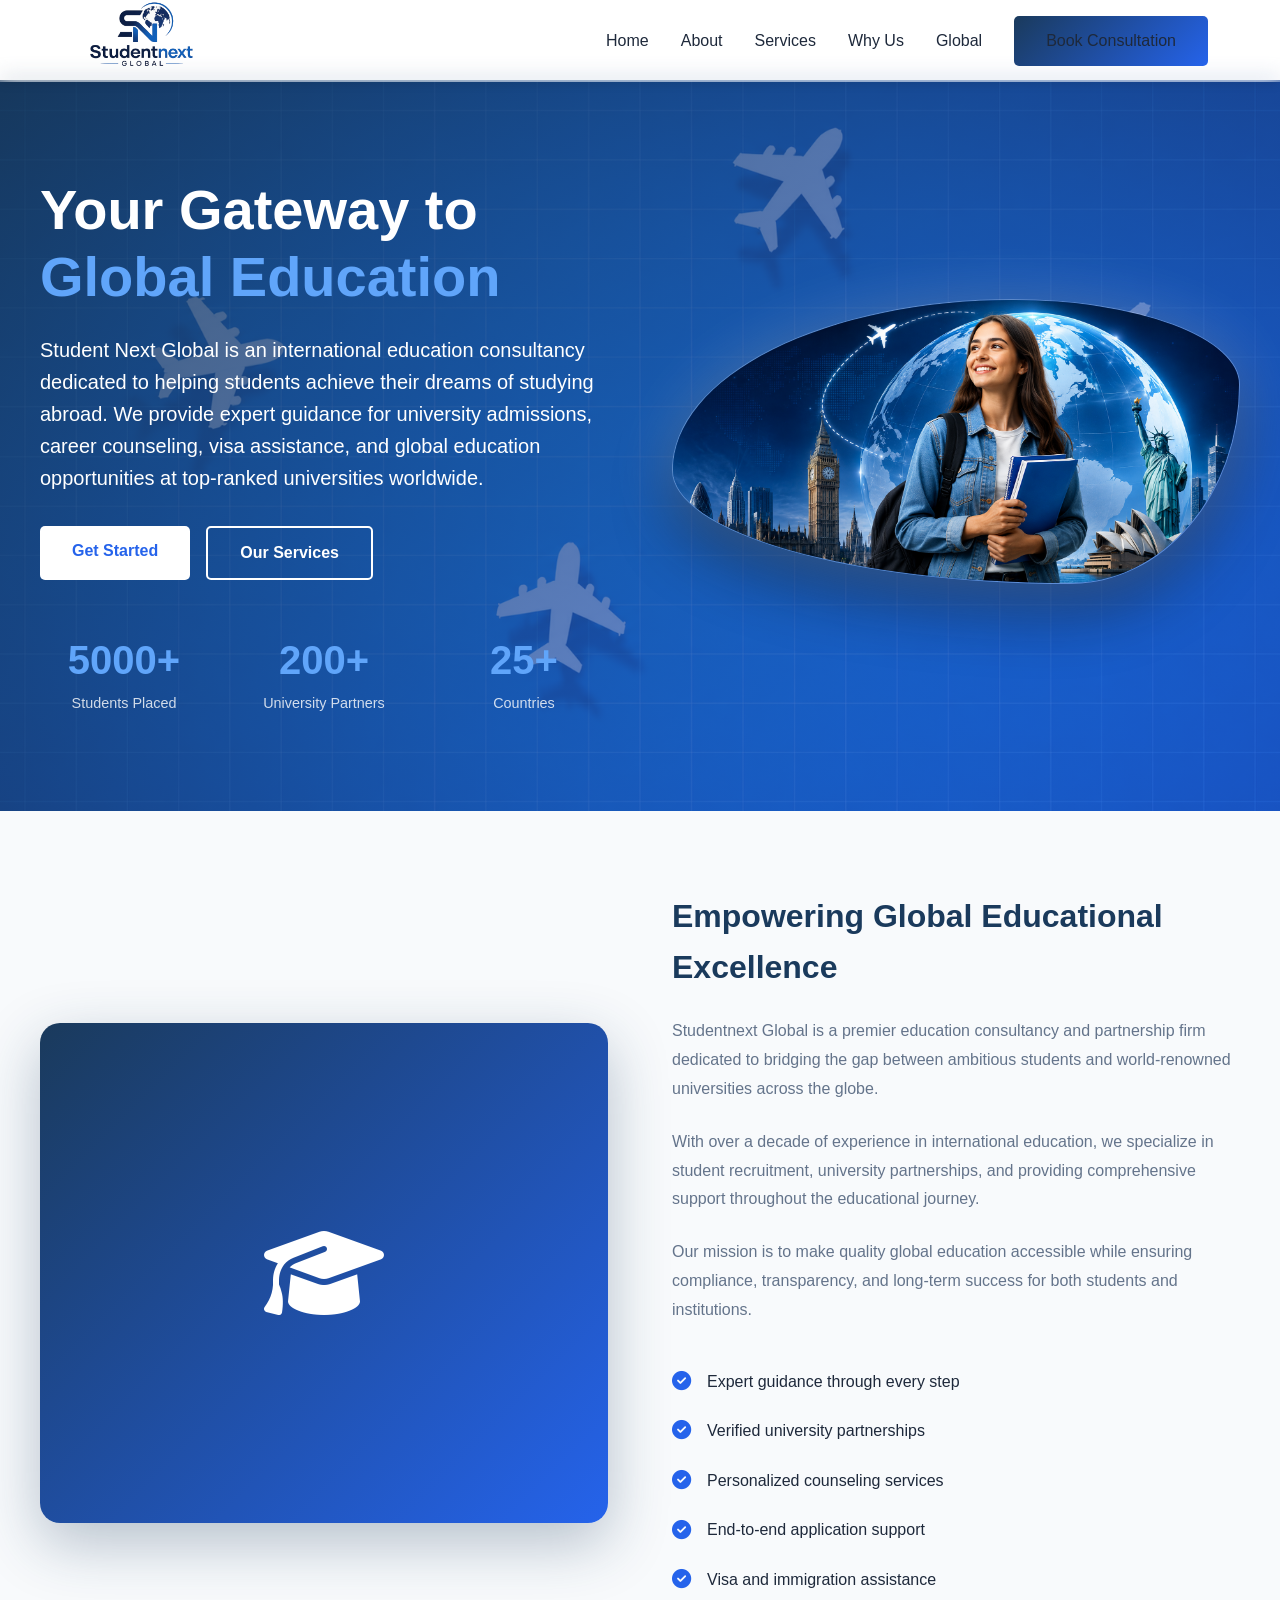
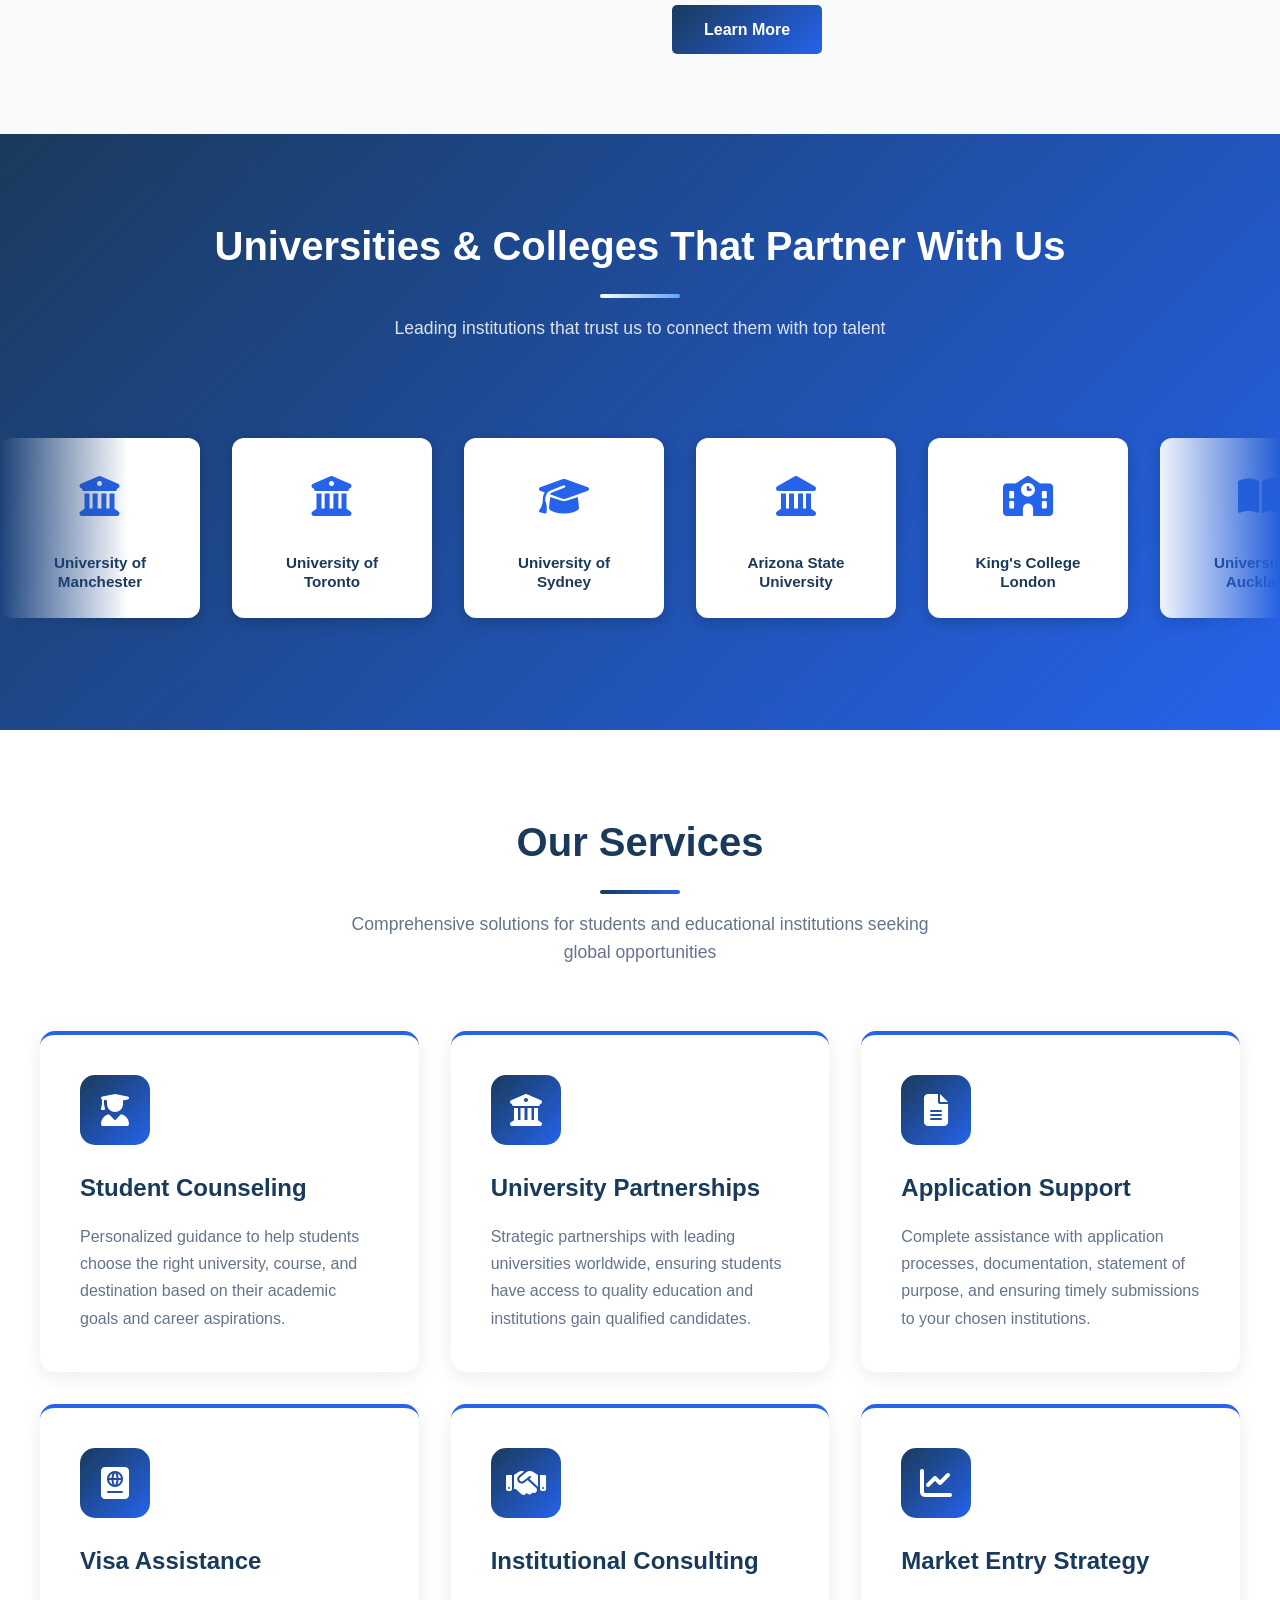
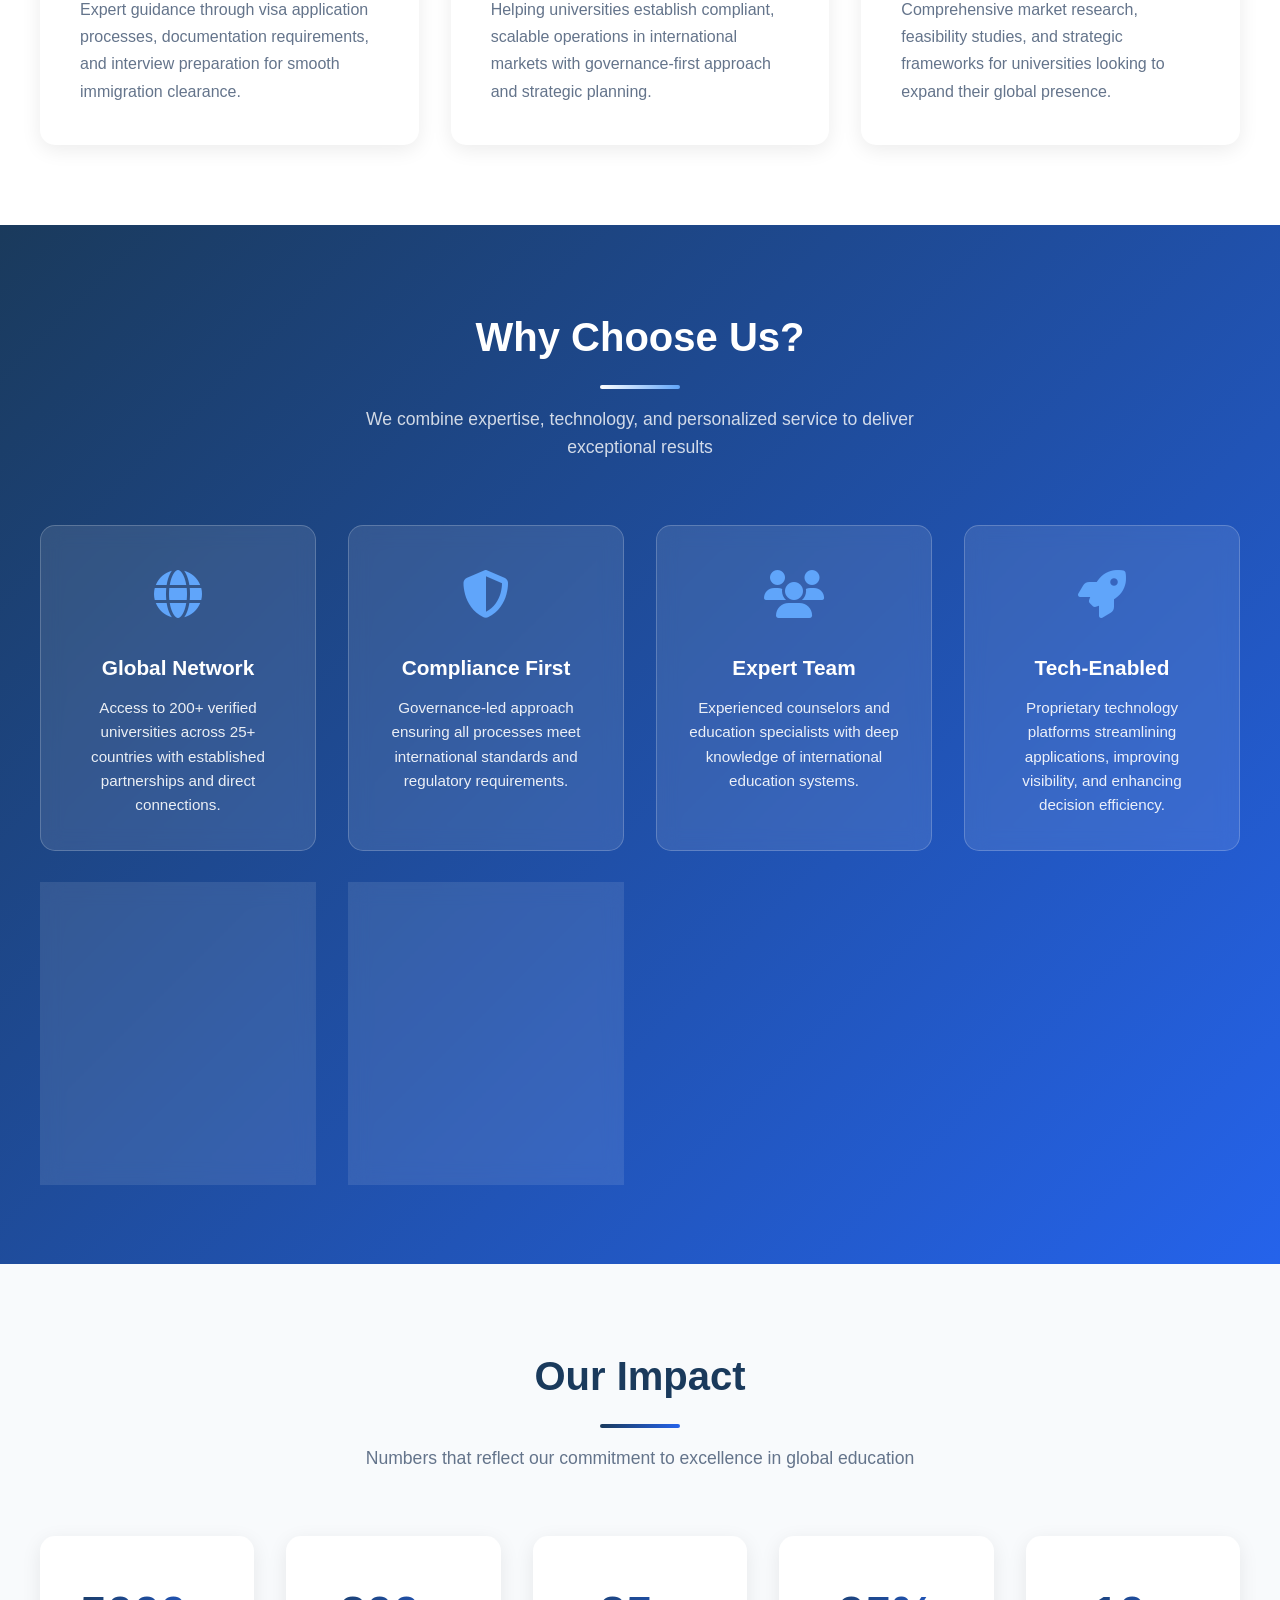
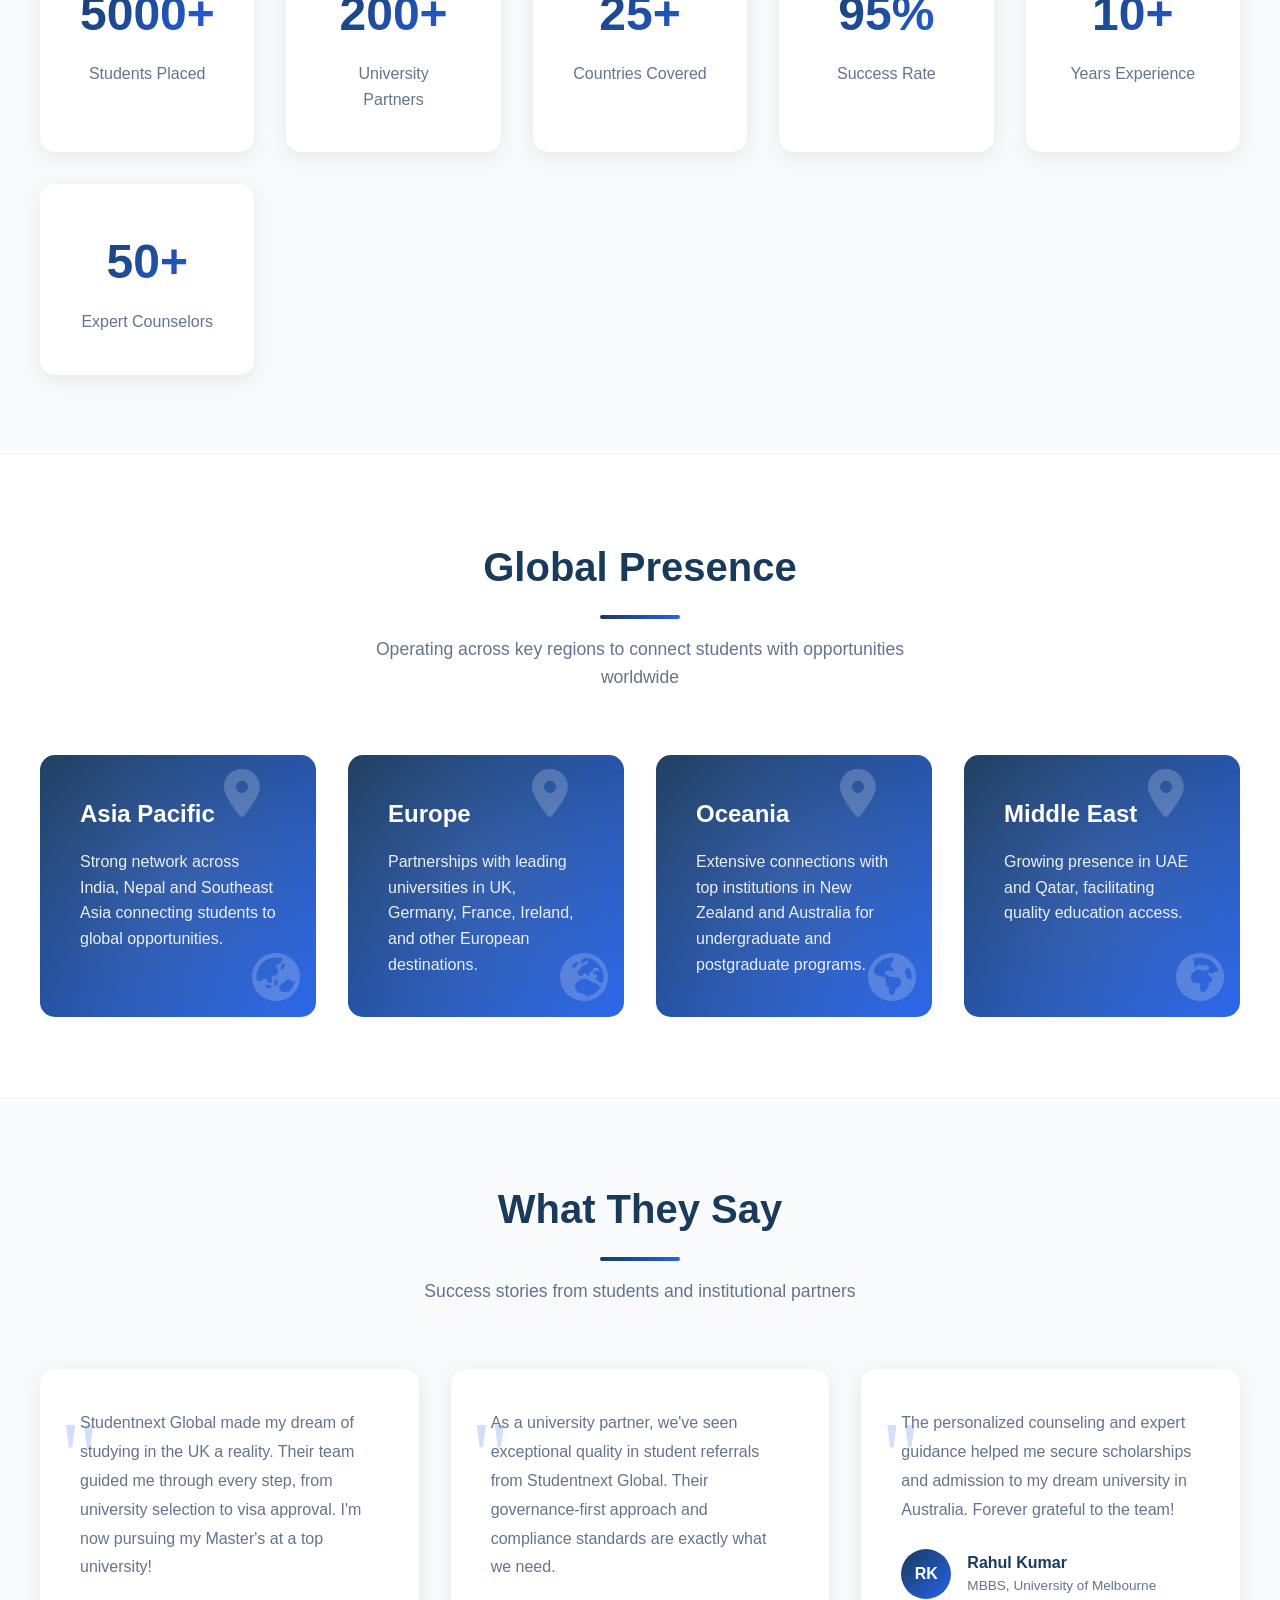
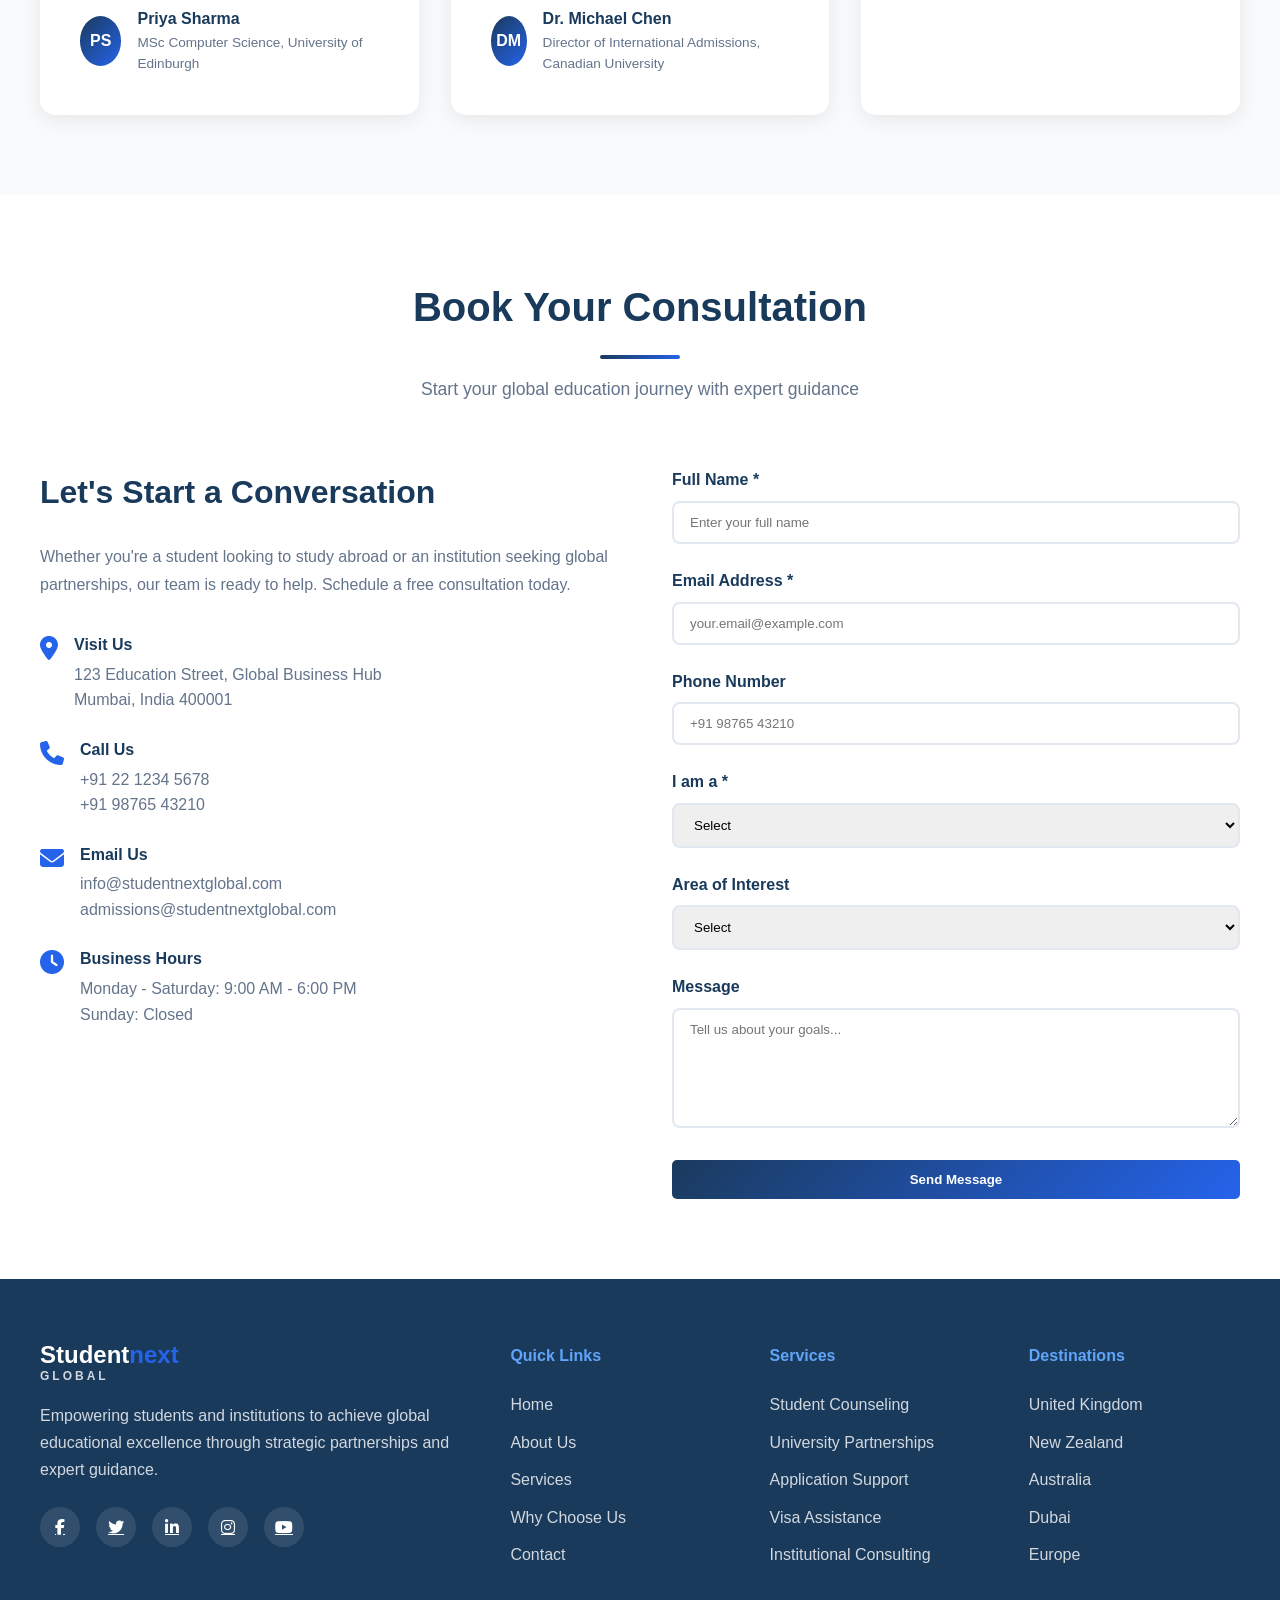
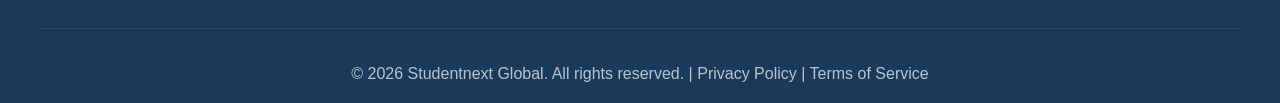
==== index.html @ daf40fa9 "Add files via upload" ====
<!DOCTYPE html>
<html lang="en">

<head>
    <meta charset="UTF-8">
    <meta name="viewport" content="width=device-width, initial-scale=1.0">
    <title>Studentnext Global - Your Gateway to Global Education</title>
    <link rel="stylesheet" href="styles.css">
    <link rel="stylesheet" href="https://cdnjs.cloudflare.com/ajax/libs/font-awesome/6.4.0/css/all.min.css">
</head>

<body>
    <!-- Navigation -->
    <nav id="navbar">
        <div class="nav-container">
            <div class="logo">
                <img src="assets/icons/NAV-Logo.png" alt="Studentnext Global Logo" class="logo-icon">
                    <defs>
                        <linearGradient id="grad1" x1="0%" y1="0%" x2="100%" y2="100%">
                            <stop offset="0%" style="stop-color:#1a3a5c;stop-opacity:1" />
                            <stop offset="100%" style="stop-color:#2563eb;stop-opacity:1" />
                        </linearGradient>
                    </defs>
                   <!--- <text x="20" y="130" font-family="Arial, sans-serif" font-size="100" font-weight="bold" fill="url(#grad1)">SN</text>-->
                    <circle cx="150" cy="70" r="45" fill="none" stroke="url(#grad1)" stroke-width="3" />
                    <path d="M 130 70 Q 150 50 170 70 Q 150 90 130 70" fill="#1a3a5c" opacity="0.8" />
                    <ellipse cx="150" cy="70" rx="35" ry="35" fill="#1a3a5c" opacity="0.6" clip-path="url(#globe)" />
                </svg>
                
               <!--- <div class="logo-text">
                    <div class="logo-main">Student<span>next</span></div>
                    <div class="logo-sub">GLOBAL</div>
                </div> --->
            </div>
            <ul class="nav-links">
                <li><a href="#home">Home</a></li>
                <li><a href="#about">About</a></li>
                <li><a href="#services">Services</a></li>
                <li><a href="#why-us">Why Us</a></li>
                <li><a href="#global">Global</a></li>
                <li><a href="#contact" class="btn-primary">Book Consultation</a></li>
            </ul>
            <div class="mobile-menu">
                <i class="fas fa-bars"></i>
            </div>
        </div>
    </nav>

    <!-- Hero Section -->
    <section class="hero" id="home">
        <div class="hero-container">
            <div class="hero-content">
                <h1>Your Gateway to <span>Global Education</span></h1>
                <p>Student Next Global is an international education consultancy dedicated to helping students achieve their dreams of studying abroad. We provide expert guidance for university admissions, career counseling, visa assistance, and global education opportunities at top-ranked universities worldwide.</p>
                <div class="hero-buttons">
                    <a href="#contact" class="btn-primary btn-white">Get Started</a>
                    <a href="#services" class="btn-secondary btn-outline">Our Services</a>
                </div>
                <div class="hero-stats">
                    <div class="stat-item">
                        <div class="stat-number">5000+</div>
                        <div class="stat-label">Students Placed</div>
                    </div>
                    <div class="stat-item">
                        <div class="stat-number">200+</div>
                        <div class="stat-label">University Partners</div>
                    </div>
                    <div class="stat-item">
                        <div class="stat-number">25+</div>
                        <div class="stat-label">Countries</div>
                    </div>
                </div>
            </div>
            <div class="hero-image">
                <img src="assets/images/hero-image%20.png" alt="Student studying abroad" class="hero-main-image">
            </div>
        </div>
        </div>
    </section>

    <!-- About Section -->
    <section class="about" id="about">
        <div class="container">
            <div class="about-grid">
                <div class="about-image">
                    <div class="about-image-placeholder">
                        <i class="fas fa-graduation-cap"></i>
                    </div>
                </div>
                <div class="about-content">
                    <h3>Empowering Global Educational Excellence</h3>
                    <p>Studentnext Global is a premier education consultancy and partnership firm dedicated to bridging the gap between ambitious students and world-renowned universities across the globe.</p>
                    <p>With over a decade of experience in international education, we specialize in student recruitment, university partnerships, and providing comprehensive support throughout the educational journey.</p>
                    <p>Our mission is to make quality global education accessible while ensuring compliance, transparency, and long-term success for both students and institutions.</p>
                    <ul class="feature-list">
                        <li><i class="fas fa-check-circle"></i> Expert guidance through every step</li>
                        <li><i class="fas fa-check-circle"></i> Verified university partnerships</li>
                        <li><i class="fas fa-check-circle"></i> Personalized counseling services</li>
                        <li><i class="fas fa-check-circle"></i> End-to-end application support</li>
                        <li><i class="fas fa-check-circle"></i> Visa and immigration assistance</li>
                    </ul>
                    <a href="#contact" class="btn-primary">Learn More</a>
                </div>
            </div>
        </div>
    </section>
<!-- Partner Universities Section -->
<section class="partners-section">
    <div class="container">
        <div class="section-header">
            <h2>Universities & Colleges That Partner With Us</h2>
            <div class="divider"></div>
            <p>Leading institutions that trust us to connect them with top talent</p>
        </div>
    </div>
    
    <div class="marquee-wrapper">
        <div class="marquee-track">
            <!-- GROUP 1: Original Items -->
            <div class="uni-card">
                <div class="uni-logo"><i class="fas fa-university"></i></div>
                <div class="uni-name">University of Manchester</div>
            </div>
            <div class="uni-card">
                <div class="uni-logo"><i class="fas fa-building-columns"></i></div>
                <div class="uni-name">University of Toronto</div>
            </div>
            <div class="uni-card">
                <div class="uni-logo"><i class="fas fa-graduation-cap"></i></div>
                <div class="uni-name">University of Sydney</div>
            </div>
            <div class="uni-card">
                <div class="uni-logo"><i class="fas fa-landmark"></i></div>
                <div class="uni-name">Arizona State University</div>
            </div>
            <div class="uni-card">
                <div class="uni-logo"><i class="fas fa-school"></i></div>
                <div class="uni-name">King's College London</div>
            </div>
            <div class="uni-card">
                <div class="uni-logo"><i class="fas fa-book-open"></i></div>
                <div class="uni-name">University of Auckland</div>
            </div>

            <!-- GROUP 2: Exact Duplicate (Required for seamless infinite loop) -->
            <div class="uni-card">
                <div class="uni-logo"><i class="fas fa-university"></i></div>
                <div class="uni-name">University of Manchester</div>
            </div>
            <div class="uni-card">
                <div class="uni-logo"><i class="fas fa-building-columns"></i></div>
                <div class="uni-name">University of Toronto</div>
            </div>
            <div class="uni-card">
                <div class="uni-logo"><i class="fas fa-graduation-cap"></i></div>
                <div class="uni-name">University of Sydney</div>
            </div>
            <div class="uni-card">
                <div class="uni-logo"><i class="fas fa-landmark"></i></div>
                <div class="uni-name">Arizona State University</div>
            </div>
            <div class="uni-card">
                <div class="uni-logo"><i class="fas fa-school"></i></div>
                <div class="uni-name">King's College London</div>
            </div>
            <div class="uni-card">
                <div class="uni-logo"><i class="fas fa-book-open"></i></div>
                <div class="uni-name">University of Auckland</div>
            </div>
        </div>
    </div>
</section>
    <!-- Services Section -->
    <section class="services" id="services">
        <div class="container">
            <div class="section-header">
                <h2>Our Services</h2>
                <div class="divider"></div>
                <p>Comprehensive solutions for students and educational institutions seeking global opportunities</p>
            </div>
            <div class="services-grid">
                <div class="service-card">
                    <div class="service-icon">
                        <i class="fas fa-user-graduate"></i>
                    </div>
                    <h3>Student Counseling</h3>
                    <p>Personalized guidance to help students choose the right university, course, and destination based on their academic goals and career aspirations.</p>
                </div>
                <div class="service-card">
                    <div class="service-icon">
                        <i class="fas fa-university"></i>
                    </div>
                    <h3>University Partnerships</h3>
                    <p>Strategic partnerships with leading universities worldwide, ensuring students have access to quality education and institutions gain qualified candidates.</p>
                </div>
                <div class="service-card">
                    <div class="service-icon">
                        <i class="fas fa-file-alt"></i>
                    </div>
                    <h3>Application Support</h3>
                    <p>Complete assistance with application processes, documentation, statement of purpose, and ensuring timely submissions to your chosen institutions.</p>
                </div>
                <div class="service-card">
                    <div class="service-icon">
                        <i class="fas fa-passport"></i>
                    </div>
                    <h3>Visa Assistance</h3>
                    <p>Expert guidance through visa application processes, documentation requirements, and interview preparation for smooth immigration clearance.</p>
                </div>
                <div class="service-card">
                    <div class="service-icon">
                        <i class="fas fa-handshake"></i>
                    </div>
                    <h3>Institutional Consulting</h3>
                    <p>Helping universities establish compliant, scalable operations in international markets with governance-first approach and strategic planning.</p>
                </div>
                <div class="service-card">
                    <div class="service-icon">
                        <i class="fas fa-chart-line"></i>
                    </div>
                    <h3>Market Entry Strategy</h3>
                    <p>Comprehensive market research, feasibility studies, and strategic frameworks for universities looking to expand their global presence.</p>
                </div>
            </div>
        </div>
    </section>

    <!-- Why Choose Us -->
    <section class="why-us" id="why-us">
        <div class="container">
            <div class="section-header">
                <h2>Why Choose Us?</h2>
                <div class="divider divider-light"></div>
                <p>We combine expertise, technology, and personalized service to deliver exceptional results</p>
            </div>
            <div class="why-grid">
                <div class="why-card">
                    <div class="why-icon">
                        <i class="fas fa-globe"></i>
                    </div>
                    <h3>Global Network</h3>
                    <p>Access to 200+ verified universities across 25+ countries with established partnerships and direct connections.</p>
                </div>
                <div class="why-card">
                    <div class="why-icon">
                        <i class="fas fa-shield-alt"></i>
                    </div>
                    <h3>Compliance First</h3>
                    <p>Governance-led approach ensuring all processes meet international standards and regulatory requirements.</p>
                </div>
                <div class="why-card">
                    <div class="why-icon">
                        <i class="fas fa-users"></i>
                    </div>
                    <h3>Expert Team</h3>
                    <p>Experienced counselors and education specialists with deep knowledge of international education systems.</p>
                </div>
                <div class="why-card">
                    <div class="why-icon">
                        <i class="fas fa-rocket"></i>
                    </div>
                    <h3>Tech-Enabled</h3>
                    <p>Proprietary technology platforms streamlining applications, improving visibility, and enhancing decision efficiency.</p>
                </div>
                <div class="why-card">
                    <div class="why-icon">
                        <i class="fas fa-heart"></i>
                    </div>
                    <h3>Student Success</h3>
                    <p>95%+ success rate in placements with ongoing support throughout the educational journey.</p>
                </div>
                <div class="why-card">
                    <div class="why-icon">
                        <i class="fas fa-award"></i>
                    </div>
                    <h3>Trusted Partner</h3>
                    <p>Over 10 years of excellence with proven track record and testimonials from students and institutions.</p>
                </div>
            </div>
        </div>
    </section>

    <!-- Statistics Section -->
    <section class="stats">
        <div class="container">
            <div class="section-header">
                <h2>Our Impact</h2>
                <div class="divider"></div>
                <p>Numbers that reflect our commitment to excellence in global education</p>
            </div>
            <div class="stats-grid">
                <div class="stat-box">
                    <div class="number">5000+</div>
                    <div class="label">Students Placed</div>
                </div>
                <div class="stat-box">
                    <div class="number">200+</div>
                    <div class="label">University Partners</div>
                </div>
                <div class="stat-box">
                    <div class="number">25+</div>
                    <div class="label">Countries Covered</div>
                </div>
                <div class="stat-box">
                    <div class="number">95%</div>
                    <div class="label">Success Rate</div>
                </div>
                <div class="stat-box">
                    <div class="number">10+</div>
                    <div class="label">Years Experience</div>
                </div>
                <div class="stat-box">
                    <div class="number">50+</div>
                    <div class="label">Expert Counselors</div>
                </div>
            </div>
        </div>
    </section>

    <!-- Global Presence -->
    <section class="global-presence" id="global">
        <div class="container">
            <div class="section-header">
                <h2>Global Presence</h2>
                <div class="divider"></div>
                <p>Operating across key regions to connect students with opportunities worldwide</p>
            </div>
            <div class="regions-grid">
                <div class="region-card">
                    <h3><i class="fas fa-map-marker-alt"></i> Asia Pacific</h3>
                    <p>Strong network across India, Nepal and Southeast Asia connecting students to global opportunities.</p>
                    <i class="fas fa-globe-asia"></i>
                </div>
                <div class="region-card">
                    <h3><i class="fas fa-map-marker-alt"></i> Europe</h3>
                    <p>Partnerships with leading universities in UK, Germany, France, Ireland, and other European destinations.</p>
                    <i class="fas fa-globe-europe"></i>
                </div>
                <div class="region-card">
                    <h3><i class="fas fa-map-marker-alt"></i> Oceania</h3>
                    <p>Extensive connections with top institutions in New Zealand and Australia for undergraduate and postgraduate programs.</p>
                    <i class="fas fa-globe-americas"></i>
                </div>
                <div class="region-card">
                    <h3><i class="fas fa-map-marker-alt"></i> Middle East</h3>
                    <p>Growing presence in  UAE and Qatar, facilitating quality education access.</p>
                    <i class="fas fa-globe-africa"></i>
                </div>
            </div>
        </div>
    </section>

    <!-- Testimonials -->
    <section class="testimonials">
        <div class="container">
            <div class="section-header">
                <h2>What They Say</h2>
                <div class="divider"></div>
                <p>Success stories from students and institutional partners</p>
            </div>
            <div class="testimonials-grid">
                <div class="testimonial-card">
                    <p class="testimonial-text">Studentnext Global made my dream of studying in the UK a reality. Their team guided me through every step, from university selection to visa approval. I'm now pursuing my Master's at a top university!</p>
                    <div class="testimonial-author">
                        <div class="author-avatar">PS</div>
                        <div class="author-info">
                            <h4>Priya Sharma</h4>
                            <p>MSc Computer Science, University of Edinburgh</p>
                        </div>
                    </div>
                </div>
                <div class="testimonial-card">
                    <p class="testimonial-text">As a university partner, we've seen exceptional quality in student referrals from Studentnext Global. Their governance-first approach and compliance standards are exactly what we need.</p>
                    <div class="testimonial-author">
                        <div class="author-avatar">DM</div>
                        <div class="author-info">
                            <h4>Dr. Michael Chen</h4>
                            <p>Director of International Admissions, Canadian University</p>
                        </div>
                    </div>
                </div>
                <div class="testimonial-card">
                    <p class="testimonial-text">The personalized counseling and expert guidance helped me secure scholarships and admission to my dream university in Australia. Forever grateful to the team!</p>
                    <div class="testimonial-author">
                        <div class="author-avatar">RK</div>
                        <div class="author-info">
                            <h4>Rahul Kumar</h4>
                            <p>MBBS, University of Melbourne</p>
                        </div>
                    </div>
                </div>
            </div>
        </div>
    </section>

    <!-- Contact Section -->
    <section class="contact" id="contact">
        <div class="container">
            <div class="section-header">
                <h2>Book Your Consultation</h2>
                <div class="divider"></div>
                <p>Start your global education journey with expert guidance</p>
            </div>
            <div class="contact-wrapper">
                <div class="contact-info">
                    <h3>Let's Start a Conversation</h3>
                    <p>Whether you're a student looking to study abroad or an institution seeking global partnerships, our team is ready to help. Schedule a free consultation today.</p>

                    <div class="contact-details">
                        <div class="contact-item">
                            <i class="fas fa-map-marker-alt"></i>
                            <div>
                                <h4>Visit Us</h4>
                                <p>123 Education Street, Global Business Hub<br>Mumbai, India 400001</p>
                            </div>
                        </div>
                        <div class="contact-item">
                            <i class="fas fa-phone"></i>
                            <div>
                                <h4>Call Us</h4>
                                <p>+91 22 1234 5678<br>+91 98765 43210</p>
                            </div>
                        </div>
                        <div class="contact-item">
                            <i class="fas fa-envelope"></i>
                            <div>
                                <h4>Email Us</h4>
                                <p>info@studentnextglobal.com<br>admissions@studentnextglobal.com</p>
                            </div>
                        </div>
                        <div class="contact-item">
                            <i class="fas fa-clock"></i>
                            <div>
                                <h4>Business Hours</h4>
                                <p>Monday - Saturday: 9:00 AM - 6:00 PM<br>Sunday: Closed</p>
                            </div>
                        </div>
                    </div>
                </div>
<form id="contactForm" action="https://formsubmit.co/ff321c5b2f3da62cf8f37bbf2f8fc870" method="POST">  
    <input type="hidden" name="_subject" value="New Inquiry - Studentnext Global">
    <input type="hidden" name="_captcha" value="false">
    
    <!-- YOUR FIELDS (keep exactly as they are) -->
    <div class="form-group"><label>Full Name *</label><input type="text" name="name" required placeholder="Enter your full name"></div>
    <div class="form-group"><label>Email Address *</label><input type="email" name="email" required placeholder="your.email@example.com"></div>
    <div class="form-group"><label>Phone Number</label><input type="tel" name="phone" placeholder="+91 98765 43210"></div>
    <div class="form-group"><label>I am a *</label><select name="type" required><option value="">Select</option><option value="student">Student</option><option value="parent">Parent</option><option value="university">University</option><option value="partner">Partner</option></select></div>
    <div class="form-group"><label>Area of Interest</label><select name="interest"><option value="">Select</option><option value="undergraduate">Undergraduate</option><option value="postgraduate">Postgraduate</option><option value="phd">PhD</option><option value="partnership">Partnership</option><option value="other">Other</option></select></div>
    <div class="form-group"><label>Message</label><textarea name="message" placeholder="Tell us about your goals..."></textarea></div>
    
    <button type="submit" class="btn-primary btn-block">Send Message</button>
</form>


        
            </div>
        </div>
    </section>

    <!-- Footer -->
    <footer>
        <div class="container">
            <div class="footer-grid">
                <div class="footer-brand">
                    <div class="logo-text">
                        <div class="logo-main logo-white">Student<span class="logo-accent">next</span></div>
                        <div class="logo-sub logo-sub-light">GLOBAL</div>
                    </div>
                    <p>Empowering students and institutions to achieve global educational excellence through strategic partnerships and expert guidance.</p>
                    <div class="social-links">
                        <a href="#"><i class="fab fa-facebook-f"></i></a>
                        <a href="#"><i class="fab fa-twitter"></i></a>
                        <a href="#"><i class="fab fa-linkedin-in"></i></a>
                        <a href="#"><i class="fab fa-instagram"></i></a>
                        <a href="#"><i class="fab fa-youtube"></i></a>
                    </div>
                </div>
                <div class="footer-column">
                    <h4>Quick Links</h4>
                    <ul>
                        <li><a href="#home">Home</a></li>
                        <li><a href="#about">About Us</a></li>
                        <li><a href="#services">Services</a></li>
                        <li><a href="#why-us">Why Choose Us</a></li>
                        <li><a href="#contact">Contact</a></li>
                    </ul>
                </div>
                <div class="footer-column">
                    <h4>Services</h4>
                    <ul>
                        <li><a href="#">Student Counseling</a></li>
                        <li><a href="#">University Partnerships</a></li>
                        <li><a href="#">Application Support</a></li>
                        <li><a href="#">Visa Assistance</a></li>
                        <li><a href="#">Institutional Consulting</a></li>
                    </ul>
                </div>
                <div class="footer-column">
                    <h4>Destinations</h4>
                    <ul>
                        <li><a href="#">United Kingdom</a></li>
                        <li><a href="#">New Zealand</a></li>
                        <li><a href="#">Australia</a></li>
                        <li><a href="#">Dubai</a></li>
                        <li><a href="#">Europe</a></li>
                    </ul>
                </div>
            </div>
            <div class="footer-bottom">
                <p>&copy; 2026 Studentnext Global. All rights reserved. | Privacy Policy | Terms of Service</p>
            </div>
        </div>
    </footer>

  <script>
document.getElementById('contactForm').addEventListener('submit', function(e) {
    e.preventDefault();
    
 const name = document.querySelector('[name="name"]').value;
    const type = document.querySelector('[name="type"]').value;
    const interest = document.querySelector('[name="interest"]').value;
    this.querySelector('[name="_subject"]').value = `New Inquiry: ${name} (${type}) - ${interest}`;
    

//  fetch code 
    fetch(this.action, { method: 'POST', body: new FormData(this) })
    .then(() => window.location.href = 'thankyou.html');
});
</script>
</body></html>
---- styles.css ----
/* ================================
   STUDENTNEXT GLOBAL - STYLES
   Color Scheme: Navy Blue Brand
   ================================ */

/* CSS Variables */
:root {
    --navy-dark: #1a3a5c;
    --navy-medium: #2563eb;
    --navy-light: #3b82f6;
    --blue-accent: #60a5fa;
    --white: #ffffff;
    --gray-light: #f8fafc;
    --gray: #64748b;
    --text-dark: #1e293b;
    --shadow-sm: 0 2px 10px rgba(0,0,0,0.1);
    --shadow-md: 0 5px 20px rgba(0,0,0,0.08);
    --shadow-lg: 0 15px 40px rgba(0,0,0,0.15);
    --transition: all 0.3s ease;
}

/* Reset & Base */
* {
    margin: 0;
    padding: 0;
    box-sizing: border-box;
}

html {
    scroll-behavior: smooth;
}

body {
    font-family: 'Segoe UI', Tahoma, Geneva, Verdana, sans-serif;
    line-height: 1.6;
    color: var(--text-dark);
    overflow-x: hidden;
}

/* ================================
   NAVIGATION
   ================================ */
/*
nav {
    position: fixed;
    top: 0;
    width: 100%;
    background: var(--white);
    box-shadow: var(--shadow-sm);
    z-index: 1000;
    padding: 1rem 0;
    transition: var(--transition);
}

nav.scrolled {
    padding: 0.5rem 0;
    background: rgba(255,255,255,0.98);
}

.nav-container {
    max-width: 1200px;
    margin: 0 auto;
    padding: 0 2rem;
    display: flex;
    justify-content: space-between;
    align-items: center;
}

.logo {
    display: flex;
    align-items: center;
    gap: 0.75rem;
}

.logo-icon {
    width: 50px;
    height: 50px;
}
*/
/* Lock navbar height so it won't jump or stretch */
nav {
    position: fixed;
    top: 0;
    width: 100%;
    background: rgba(255, 255, 255, 0.2); backdrop-filter: blur(10px);
    box-shadow: 0 2px 10px rgba(0,0,0,0.1);
    z-index: 1000;
    padding: 0.7rem 0;
    min-height: 80px; /* Prevents layout shift */
}

.nav-container {
    max-width: 1200px;
    margin: 0 auto;
    padding: 0 2rem;
    display: flex;
    justify-content: space-between;
    align-items: center;
    height: 60px; /* Internal height lock */
}

/* Keep logo from squishing or pushing other elements */

nav.scrolled {
    padding: 0.7rem 0;
    background: rgba(255, 255, 255, 0.2);
}
.logo {
    display: flex;
    align-items: center;
    gap: 0.6rem;
    flex-shrink: 0;
}

/* Logo sizing that won't break the navbar */
.logo-icon {
    height: 140px;        /* Visible size - adjust as needed */
    width: auto;
    object-fit: contain;
    display: block;
}
.logo-text {
    display: flex;
    flex-direction: column;
}

.logo-main {
    font-size: 1.5rem;
    font-weight: 700;
    color: var(--navy-dark);
    line-height: 1;
}

.logo-main span {
    color: var(--navy-medium);
}

.logo-sub {
    font-size: 0.75rem;
    letter-spacing: 3px;
    color: var(--navy-dark);
    font-weight: 600;
}

.nav-links {
    display: flex;
    gap: 2rem;
    list-style: none;
    align-items: center;
}

.nav-links a {
    text-decoration: none;
    color: var(--text-dark);
    font-weight: 500;
    transition: color 0.3s;
    position: relative;
}

.nav-links a:hover {
    color: var(--navy-medium);
}

.nav-links a::after {
    content: '';
    position: absolute;
    bottom: -5px;
    left: 0;
    width: 0;
    height: 2px;
    background: var(--navy-medium);
    transition: width 0.3s;
}

.nav-links a:hover::after {
    width: 100%;
}

.mobile-menu {
    display: none;
    font-size: 1.5rem;
    cursor: pointer;
    color: var(--navy-dark);
}

/* ================================
   BUTTONS
   ================================ */
.btn-primary {
    background: linear-gradient(135deg, var(--navy-dark) 0%, var(--navy-medium) 100%);
    color: var(--white);
    padding: 0.75rem 2rem;
    border: none;
    border-radius: 5px;
    font-weight: 600;
    cursor: pointer;
    transition: var(--transition);
    text-decoration: none;
    display: inline-block;
}

.btn-primary:hover {
    transform: translateY(-2px);
    box-shadow: 0 10px 25px rgba(37, 99, 235, 0.3);
}

.btn-primary.btn-white {
    background: var(--white);
    color: var(--navy-medium);
}

.btn-primary.btn-block {
    width: 100%;
}

.btn-secondary {
    background: transparent;
    color: var(--navy-medium);
    padding: 0.75rem 2rem;
    border: 2px solid var(--navy-medium);
    border-radius: 5px;
    font-weight: 600;
    cursor: pointer;
    transition: var(--transition);
    text-decoration: none;
    display: inline-block;
}

.btn-secondary:hover {
    background: var(--navy-medium);
    color: var(--white);
}

.btn-secondary.btn-outline {
    border-color: var(--white);
    color: var(--white);
}

.btn-secondary.btn-outline:hover {
    background: var(--white);
    color: var(--navy-medium);
}

/* ================================
   HERO SECTION
   ================================ */
/*
.hero {
    margin-top: 80px;
    background: linear-gradient(135deg, var(--navy-dark) 0%, var(--navy-medium) 100%);
    color: var(--white);
    padding: 6rem 2rem;
    position: relative;
    overflow: hidden;
}

.hero::before {
    content: '';
    position: absolute;
    top: 0;
    right: 0;
    width: 50%;
    height: 100%;
    background: url('data:image/svg+xml,<svg xmlns="http://www.w3.org/2000/svg" viewBox="0 0 100 100"><circle cx="80" cy="20" r="40" fill="rgba(255,255,255,0.05)"/><circle cx="90" cy="80" r="30" fill="rgba(255,255,255,0.03)"/></svg>');
    background-size: cover;
}


.hero-container {
    max-width: 1200px;
    margin: 0 auto;
    display: grid;
    grid-template-columns: 1fr 1fr;
    gap: 4rem;
    align-items: center;
    position: relative;
    z-index: 1;
}
*/
.hero {
    margin-top: 80px;
    background-image: url('assets/images/hero-background3.png');; /* ← Replace with your image */
    background-size: cover;
    background-position: center;
    background-repeat: no-repeat;
    color: #ffffff;
    padding: 6rem 2rem;
    position: relative;
    overflow: hidden;
}

.hero::before {
    content: "";
    position: absolute;
    top: 0;
    left: 0;
    width: 100%;
    height: 100%;
    background: linear-gradient(135deg, rgba(26, 58, 92, 0.85) 0%, rgba(37, 99, 235, 0.65) 100%);
    z-index: 0;
    pointer-events: none;
}

.hero-container {
    max-width: 1200px;
    margin: 0 auto;
    display: grid;
    grid-template-columns: 1fr 1fr;
    gap: 4rem;
    align-items: center;
    position: relative;
    z-index: 1;
}

.hero-content h1 {
    font-size: 3.5rem;
    margin-bottom: 1.5rem;
    line-height: 1.2;
    animation: fadeInUp 1s ease;
}

.hero-content h1 span {
    color: var(--blue-accent);
}

.hero-content p {
    font-size: 1.25rem;
    margin-bottom: 2rem;
    opacity: 0.9;
    animation: fadeInUp 1s ease 0.2s both;
}

.hero-buttons {
    display: flex;
    gap: 1rem;
    animation: fadeInUp 1s ease 0.4s both;
}

.hero-stats {
    display: grid;
    grid-template-columns: repeat(3, 1fr);
    gap: 2rem;
    margin-top: 3rem;
    animation: fadeInUp 1s ease 0.6s both;
}

.stat-item {
    text-align: center;
}

.stat-number {
    font-size: 2.5rem;
    font-weight: 700;
    color: var(--blue-accent);
}

.stat-label {
    font-size: 0.9rem;
    opacity: 0.8;
}

.hero-image {
    position: relative;
    animation: fadeIn 1s ease 0.3s both;
}

.hero-image-placeholder {
    background: rgba(255,255,255,0.1);
    border-radius: 20px;
    padding: 2rem;
    backdrop-filter: blur(10px);
    border: 1px solid rgba(255,255,255,0.2);
}

.globe-visual {
    width: 100%;
    height: 400px;
    background: linear-gradient(135deg, rgba(255,255,255,0.2), rgba(255,255,255,0.05));
    border-radius: 15px;
    display: flex;
    align-items: center;
    justify-content: center;
    font-size: 8rem;
    color: rgba(255,255,255,0.3);
}
/* Allow the image to break out of the grid container */
.hero-image {
    overflow: visible !important;
    position: relative;
    z-index: 2;
}

/* Organic Blob Shape */
.hero-main-image {
    width: 100%;
    max-width: 800px;
    height: auto;
    
    /* This creates the random blob shape */
    border-radius: 60% 40% 30% 70% / 60% 30% 70% 40%;
    
    /* Translucent border & Glassmorphism Glow */
    border: 1px solid rgba(255, 255, 255, 0.3);
    box-shadow: 0 0 60px rgba(255, 255, 255, 0.2),
                0 30px 60px rgba(0, 0, 0, 0.4);
                
    /* Gentle floating animation */
    animation: morph 8s ease-in-out infinite;
    transition: all 0.3s ease;
}

/* Animation Keyframes (Add this anywhere in CSS) */
@keyframes morph {
    0% { border-radius: 60% 40% 30% 70% / 60% 30% 70% 40%; }
    50% { border-radius: 30% 60% 70% 40% / 50% 60% 30% 60%; }
    100% { border-radius: 60% 40% 30% 70% / 60% 30% 70% 40%; }
}

/* Hover effect */
.hero-main-image:hover {
    box-shadow: 0 0 80px rgba(255, 255, 255, 0.3),
                0 40px 80px rgba(0, 0, 0, 0.5);
}

/* Mobile Adjustment */
@media (max-width: 968px) {
    .hero-main-image {
        max-width: 100%;
        margin-top: 2rem;
        animation: none; /* Stops animation on mobile for performance */
    }
}
/* ================================
   SECTIONS & CONTAINERS
   ================================ */
section {
    padding: 5rem 2rem;
}

.container {
    max-width: 1200px;
    margin: 0 auto;
}

.section-header {
    text-align: center;
    margin-bottom: 4rem;
}

.section-header h2 {
    font-size: 2.5rem;
    color: var(--navy-dark);
    margin-bottom: 1rem;
}

.section-header p {
    font-size: 1.1rem;
    color: var(--gray);
    max-width: 600px;
    margin: 0 auto;
}

.divider {
    width: 80px;
    height: 4px;
    background: linear-gradient(90deg, var(--navy-dark), var(--navy-medium));
    margin: 1rem auto;
    border-radius: 2px;
}

.divider-light {
    background: linear-gradient(90deg, var(--white), var(--blue-accent));
}
/* ================= PARTNERS SECTION ================= */
.partners-section {
    background: linear-gradient(135deg, var(--navy-dark) 0%, var(--navy-medium) 100%);
    padding: 5rem 0;
    overflow: hidden;
}

.partners-section .section-header h2 {
    color: var(--white);
}

.partners-section .section-header p {
    color: rgba(255, 255, 255, 0.85);
}

.partners-section .divider {
    background: linear-gradient(90deg, var(--white), var(--blue-accent));
}

.marquee-wrapper {
    width: 100%;
    overflow: hidden;
    padding: 2rem 0;
    position: relative;
    mask-image: linear-gradient(to right, transparent, black 10%, black 90%, transparent);
    -webkit-mask-image: linear-gradient(to right, transparent, black 10%, black 90%, transparent);
}

.marquee-track {
    display: flex;
    gap: 2rem;
    width: max-content;
    animation: scroll-left 30s linear infinite;
}

.marquee-wrapper:hover .marquee-track {
    animation-play-state: paused;
}

@keyframes scroll-left {
    0% { transform: translateX(0); }
    100% { transform: translateX(-50%); }
}

.uni-card {
    width: 200px;
    height: 180px;
    background: var(--white);
    border: 1px solid rgba(255, 255, 255, 0.2);
    border-radius: 12px;
    display: flex;
    flex-direction: column;
    align-items: center;
    justify-content: center;
    gap: 1rem;
    padding: 1.5rem;
    flex-shrink: 0;
    transition: all 0.3s ease;
    box-shadow: 0 4px 15px rgba(0, 0, 0, 0.2);
    cursor: pointer;
}

.uni-logo {
    font-size: 2.5rem;
    color: var(--navy-medium);
    margin-bottom: 0.5rem;
}

.uni-name {
    font-weight: 600;
    color: var(--navy-dark);
    text-align: center;
    font-size: 0.95rem;
    line-height: 1.3;
}

.uni-card:hover {
    transform: translateY(-10px);
    box-shadow: 0 20px 40px rgba(255, 255, 255, 0.25);
    border-color: var(--blue-accent);
    background: linear-gradient(to bottom right, #ffffff, #f0f7ff);
}
/* ================================
   ABOUT SECTION
   ================================ */
.about {
    background: var(--gray-light);
}

.about-grid {
    display: grid;
    grid-template-columns: 1fr 1fr;
    gap: 4rem;
    align-items: center;
}

.about-image {
    position: relative;
}

.about-image-placeholder {
    background: linear-gradient(135deg, var(--navy-dark), var(--navy-medium));
    border-radius: 20px;
    height: 500px;
    display: flex;
    align-items: center;
    justify-content: center;
    color: white;
    font-size: 6rem;
    box-shadow: 0 20px 60px rgba(26, 58, 92, 0.3);
}

.about-content h3 {
    font-size: 2rem;
    color: var(--navy-dark);
    margin-bottom: 1.5rem;
}

.about-content p {
    color: var(--gray);
    margin-bottom: 1.5rem;
    line-height: 1.8;
}

.feature-list {
    list-style: none;
    margin-top: 2rem;
}

.feature-list li {
    padding: 0.75rem 0;
    display: flex;
    align-items: center;
    gap: 1rem;
}

.feature-list i {
    color: var(--navy-medium);
    font-size: 1.2rem;
}

/* ================================
   SERVICES SECTION
   ================================ */
.services-grid {
    display: grid;
    grid-template-columns: repeat(auto-fit, minmax(300px, 1fr));
    gap: 2rem;
}

.service-card {
    background: var(--white);
    padding: 2.5rem;
    border-radius: 15px;
    box-shadow: var(--shadow-md);
    transition: var(--transition);
    border-top: 4px solid var(--navy-medium);
}

.service-card:hover {
    transform: translateY(-10px);
    box-shadow: var(--shadow-lg);
}

.service-icon {
    width: 70px;
    height: 70px;
    background: linear-gradient(135deg, var(--navy-dark), var(--navy-medium));
    border-radius: 15px;
    display: flex;
    align-items: center;
    justify-content: center;
    color: white;
    font-size: 2rem;
    margin-bottom: 1.5rem;
}

.service-card h3 {
    font-size: 1.5rem;
    color: var(--navy-dark);
    margin-bottom: 1rem;
}

.service-card p {
    color: var(--gray);
    line-height: 1.7;
}

/* ================================
   WHY CHOOSE US
   ================================ */
.why-us {
    background: linear-gradient(135deg, var(--navy-dark) 0%, var(--navy-medium) 100%);
    color: var(--white);
}

.why-us .section-header h2 {
    color: var(--white);
}

.why-us .section-header p {
    color: rgba(255,255,255,0.8);
}

.why-grid {
    display: grid;
    grid-template-columns: repeat(auto-fit, minmax(250px, 1fr));
    gap: 2rem;
}

.why-card {
    background: rgba(255,255,255,0.1);
    padding: 2rem;
    border-radius: 15px;
    backdrop-filter: blur(10px);
    border: 1px solid rgba(255,255,255,0.2);
    text-align: center;
    transition: var(--transition);
}

.why-card:hover {
    transform: translateY(-5px);
    background: rgba(255,255,255,0.15);
}

.why-icon {
    font-size: 3rem;
    margin-bottom: 1rem;
    color: var(--blue-accent);
}

.why-card h3 {
    font-size: 1.3rem;
    margin-bottom: 0.75rem;
}

.why-card p {
    opacity: 0.9;
    font-size: 0.95rem;
}

/* ================================
   STATISTICS SECTION
   ================================ */
.stats {
    background: var(--gray-light);
}

.stats-grid {
    display: grid;
    grid-template-columns: repeat(auto-fit, minmax(200px, 1fr));
    gap: 2rem;
}

.stat-box {
    background: var(--white);
    padding: 2.5rem;
    border-radius: 15px;
    text-align: center;
    box-shadow: var(--shadow-md);
}

.stat-box .number {
    font-size: 3rem;
    font-weight: 700;
    background: linear-gradient(135deg, var(--navy-dark), var(--navy-medium));
    -webkit-background-clip: text;
    -webkit-text-fill-color: transparent;
    background-clip: text;
}

.stat-box .label {
    color: var(--gray);
    margin-top: 0.5rem;
    font-weight: 500;
}

/* ================================
   GLOBAL PRESENCE
   ================================ */
.regions-grid {
    display: grid;
    grid-template-columns: repeat(auto-fit, minmax(250px, 1fr));
    gap: 2rem;
}

.region-card {
    position: relative;
    background: linear-gradient(135deg, var(--navy-dark), var(--navy-medium));
    color: white;
    padding: 2.5rem;
    border-radius: 15px;
    overflow: hidden;
    transition: var(--transition);
}

.region-card:hover {
    transform: scale(1.05);
}

.region-card::before {
    content: '';
    position: absolute;
    top: -50%;
    right: -50%;
    width: 200%;
    height: 200%;
    background: radial-gradient(circle, rgba(255,255,255,0.1) 0%, transparent 70%);
}

.region-card h3 {
    font-size: 1.5rem;
    margin-bottom: 1rem;
    position: relative;
}

.region-card p {
    opacity: 0.9;
    position: relative;
}

.region-card i {
    font-size: 3rem;
    opacity: 0.2;
    position: absolute;
    bottom: 1rem;
    right: 1rem;
}

/* ================================
   TESTIMONIALS
   ================================ */
.testimonials {
    background: var(--gray-light);
}

.testimonials-grid {
    display: grid;
    grid-template-columns: repeat(auto-fit, minmax(350px, 1fr));
    gap: 2rem;
}

.testimonial-card {
    background: var(--white);
    padding: 2.5rem;
    border-radius: 15px;
    box-shadow: var(--shadow-md);
    position: relative;
}

.testimonial-card::before {
    content: '"';
    font-size: 6rem;
    color: var(--navy-medium);
    opacity: 0.2;
    position: absolute;
    top: 10px;
    left: 20px;
    font-family: Georgia, serif;
}

.testimonial-text {
    color: var(--gray);
    margin-bottom: 1.5rem;
    line-height: 1.8;
    position: relative;
    z-index: 1;
}

.testimonial-author {
    display: flex;
    align-items: center;
    gap: 1rem;
}

.author-avatar {
    width: 50px;
    height: 50px;
    background: linear-gradient(135deg, var(--navy-dark), var(--navy-medium));
    border-radius: 50%;
    display: flex;
    align-items: center;
    justify-content: center;
    color: white;
    font-weight: 700;
}

.author-info h4 {
    color: var(--navy-dark);
    font-size: 1rem;
}

.author-info p {
    color: var(--gray);
    font-size: 0.85rem;
}

/* ================================
   CONTACT SECTION
   ================================ */
.contact-wrapper {
    display: grid;
    grid-template-columns: 1fr 1fr;
    gap: 4rem;
}

.contact-info h3 {
    font-size: 2rem;
    color: var(--navy-dark);
    margin-bottom: 1.5rem;
}

.contact-info > p {
    color: var(--gray);
    margin-bottom: 2rem;
    line-height: 1.8;
}

.contact-details {
    margin-top: 2rem;
}

.contact-item {
    display: flex;
    align-items: flex-start;
    gap: 1rem;
    margin-bottom: 1.5rem;
}

.contact-item i {
    font-size: 1.5rem;
    color: var(--navy-medium);
    margin-top: 0.25rem;
}

.contact-item h4 {
    color: var(--navy-dark);
    margin-bottom: 0.25rem;
}

.contact-item p {
    color: var(--gray);
}

.contact-form {
    background: var(--white);
    padding: 2.5rem;
    border-radius: 15px;
    box-shadow: 0 10px 40px rgba(0,0,0,0.1);
}

.form-group {
    margin-bottom: 1.5rem;
}

.form-group label {
    display: block;
    color: var(--navy-dark);
    font-weight: 600;
    margin-bottom: 0.5rem;
}

.form-group input,
.form-group select,
.form-group textarea {
    width: 100%;
    padding: 0.75rem 1rem;
    border: 2px solid #e2e8f0;
    border-radius: 8px;
    font-family: inherit;
    transition: border-color 0.3s;
}

.form-group input:focus,
.form-group select:focus,
.form-group textarea:focus {
    outline: none;
    border-color: var(--navy-medium);
}

.form-group textarea {
    resize: vertical;
    min-height: 120px;
}

/* ================================
   FOOTER
   ================================ */
footer {
    background: var(--navy-dark);
    color: var(--white);
    padding: 4rem 2rem 1rem;
}

.footer-grid {
    display: grid;
    grid-template-columns: 2fr 1fr 1fr 1fr;
    gap: 3rem;
    margin-bottom: 3rem;
}

.footer-brand .logo-text {
    margin-bottom: 1rem;
}

.footer-brand p {
    opacity: 0.8;
    line-height: 1.7;
    margin-bottom: 1.5rem;
}

.social-links {
    display: flex;
    gap: 1rem;
}

.social-links a {
    width: 40px;
    height: 40px;
    background: rgba(255,255,255,0.1);
    border-radius: 50%;
    display: flex;
    align-items: center;
    justify-content: center;
    color: white;
    transition: var(--transition);
}

.social-links a:hover {
    background: var(--navy-medium);
}

.footer-column h4 {
    margin-bottom: 1.5rem;
    color: var(--blue-accent);
}

.footer-column ul {
    list-style: none;
}

.footer-column ul li {
    margin-bottom: 0.75rem;
}

.footer-column a {
    color: rgba(255,255,255,0.8);
    text-decoration: none;
    transition: color 0.3s;
}

.footer-column a:hover {
    color: var(--white);
}

.footer-bottom {
    border-top: 1px solid rgba(255,255,255,0.1);
    padding-top: 2rem;
    text-align: center;
    opacity: 0.7;
}

/* Logo variants for footer */
.logo-white {
    color: var(--white);
}

.logo-accent {
    color: var(--blue-accent);
}

.logo-sub-light {
    color: rgba(255,255,255,0.8);
}

/* ================================
   ANIMATIONS
   ================================ */
@keyframes fadeInUp {
    from {
        opacity: 0;
        transform: translateY(30px);
    }
    to {
        opacity: 1;
        transform: translateY(0);
    }
}

@keyframes fadeIn {
    from {
        opacity: 0;
    }
    to {
        opacity: 1;
    }
}

/* ================================
   RESPONSIVE DESIGN
   ================================ */
@media (max-width: 968px) {
    .nav-links {
        display: none;
    }

    .mobile-menu {
        display: block;
    }

    .hero-container,
    .about-grid,
    .contact-wrapper {
        grid-template-columns: 1fr;
    }

    .hero-content h1 {
        font-size: 2.5rem;
    }

    .hero-stats {
        grid-template-columns: 1fr;
    }

    .footer-grid {
        grid-template-columns: 1fr 1fr;
    }

    .testimonials-grid {
        grid-template-columns: 1fr;
    }
}

@media (max-width: 640px) {
    .hero-content h1 {
        font-size: 2rem;
    }

    .section-header h2 {
        font-size: 2rem;
    }

    .footer-grid {
        grid-template-columns: 1fr;
    }

    .hero-buttons {
        flex-direction: column;
    }
}
@media (max-width: 968px) {
    .nav-links.active {
        display: flex;
        flex-direction: column;
        position: absolute;
        top: 100%;
        left: 0;
        width: 100%;
        background: var(--white);
        padding: 2rem;
        box-shadow: var(--shadow-md);
        gap: 1rem;
    }
}
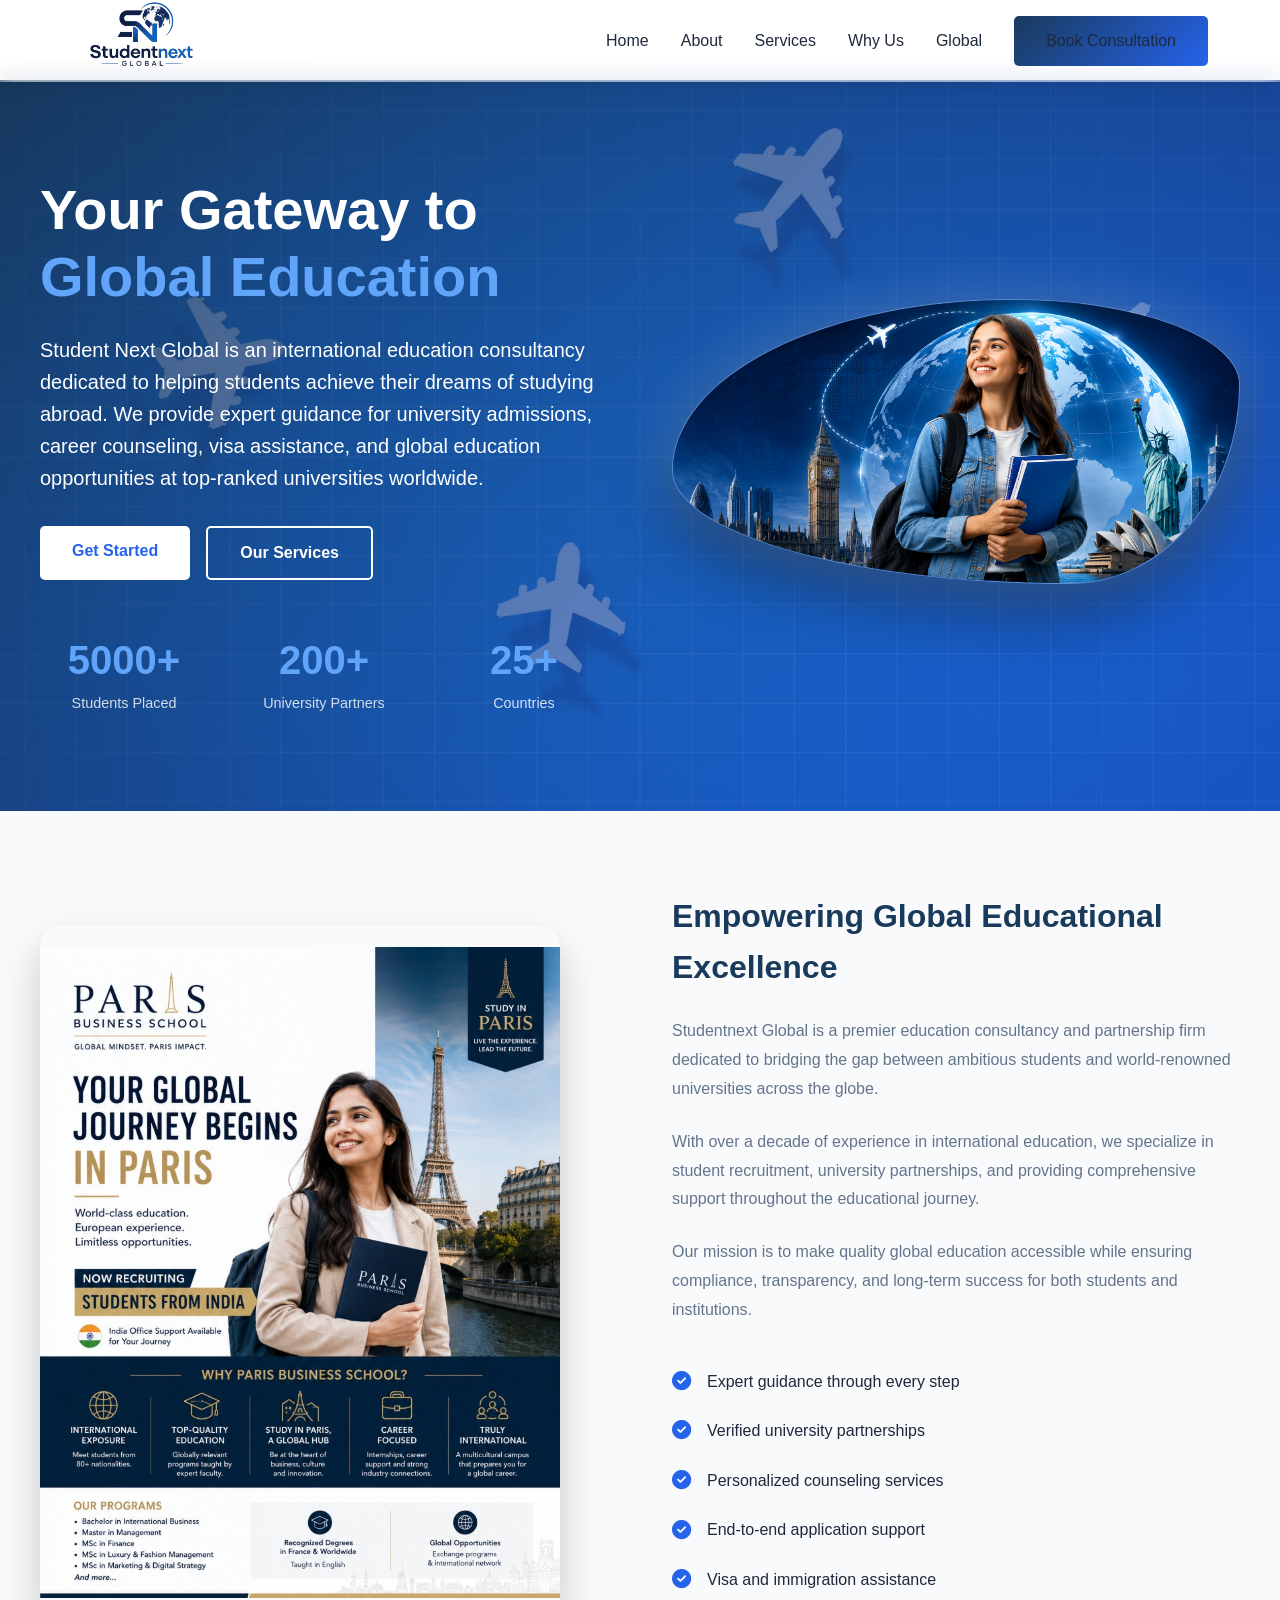
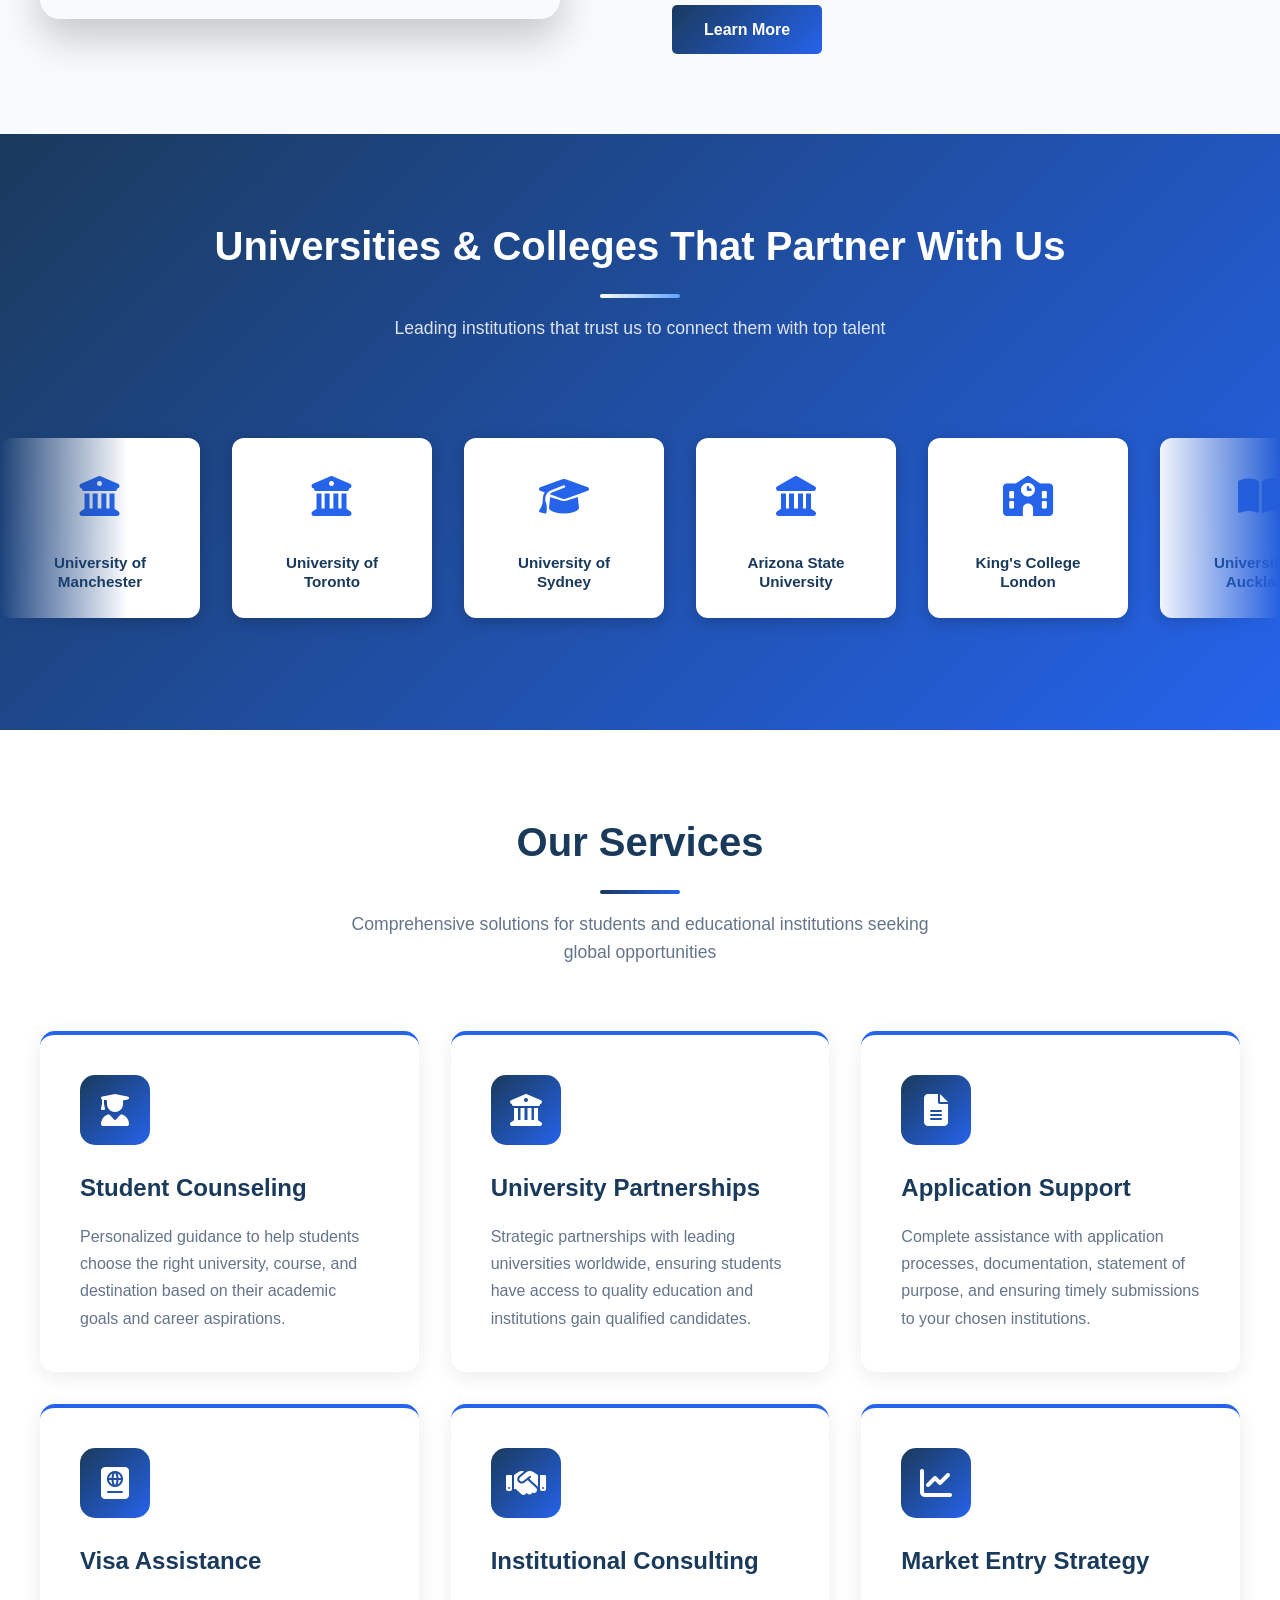
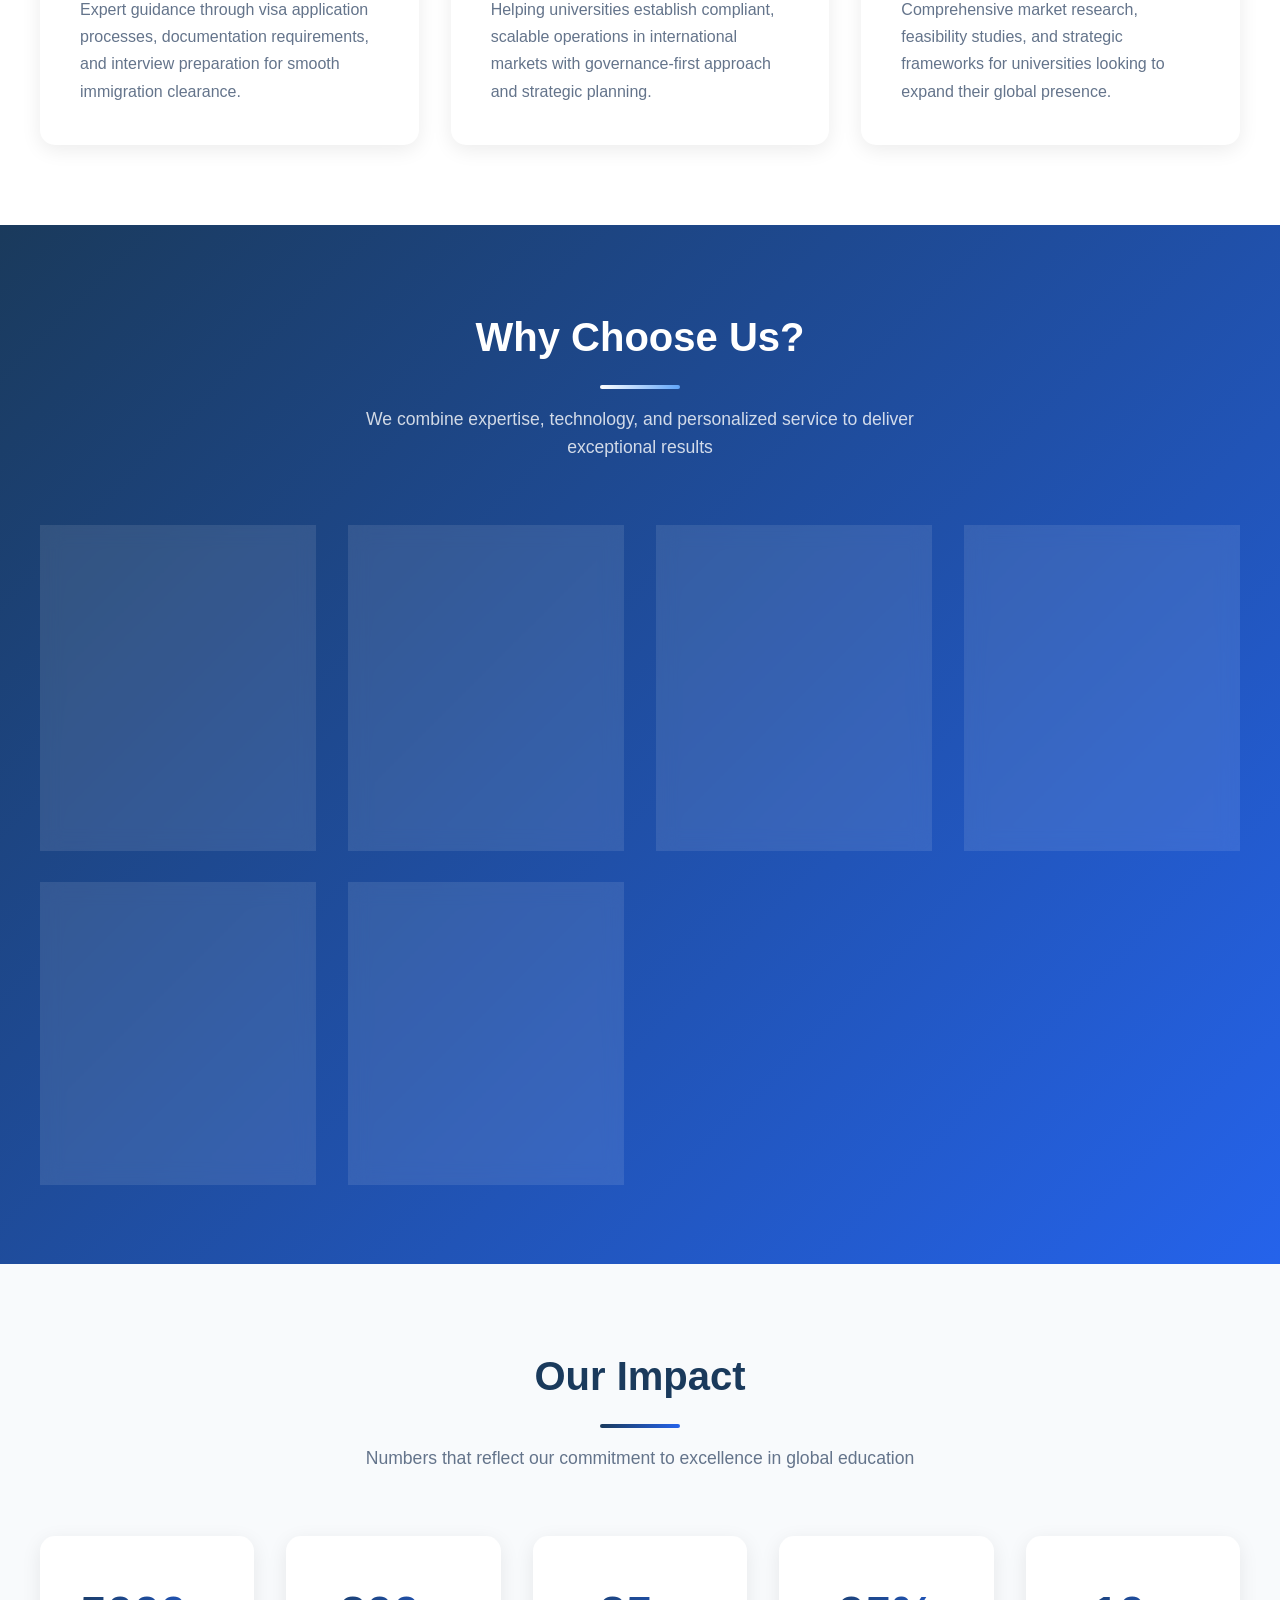
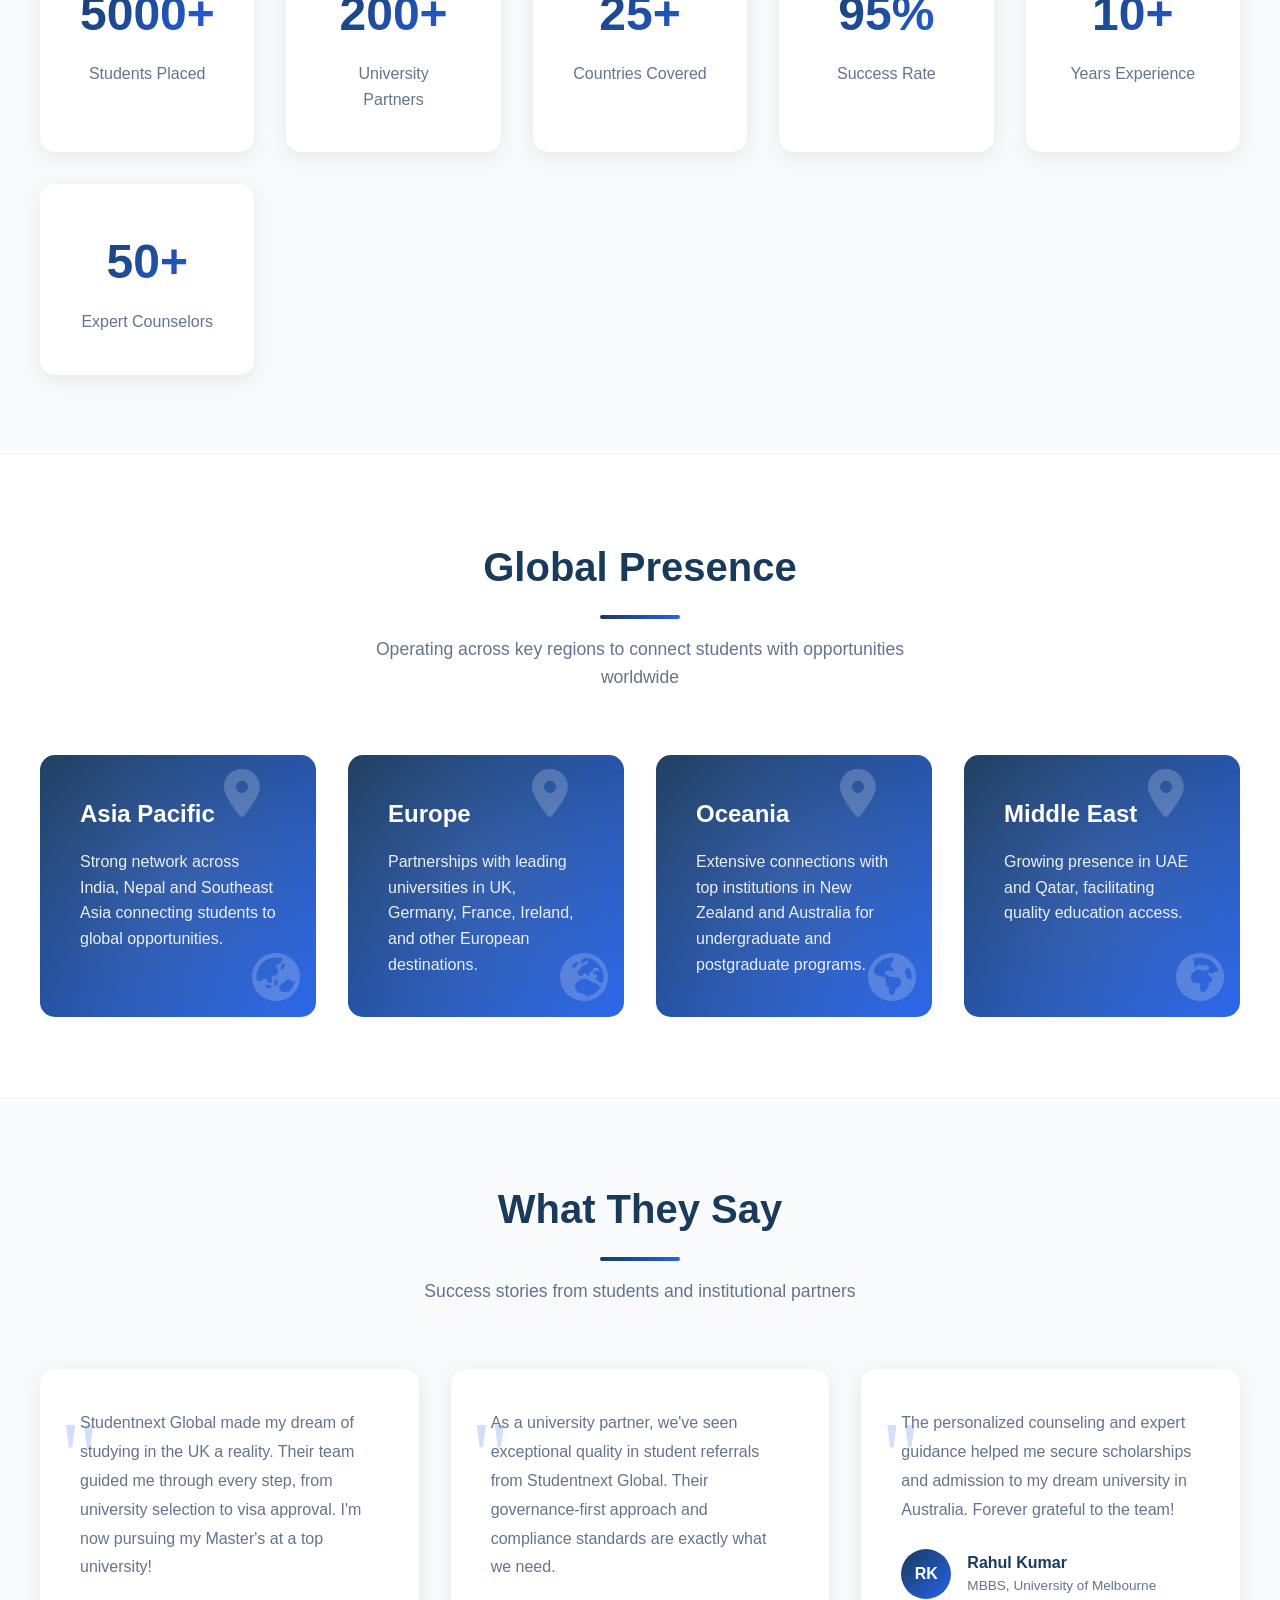
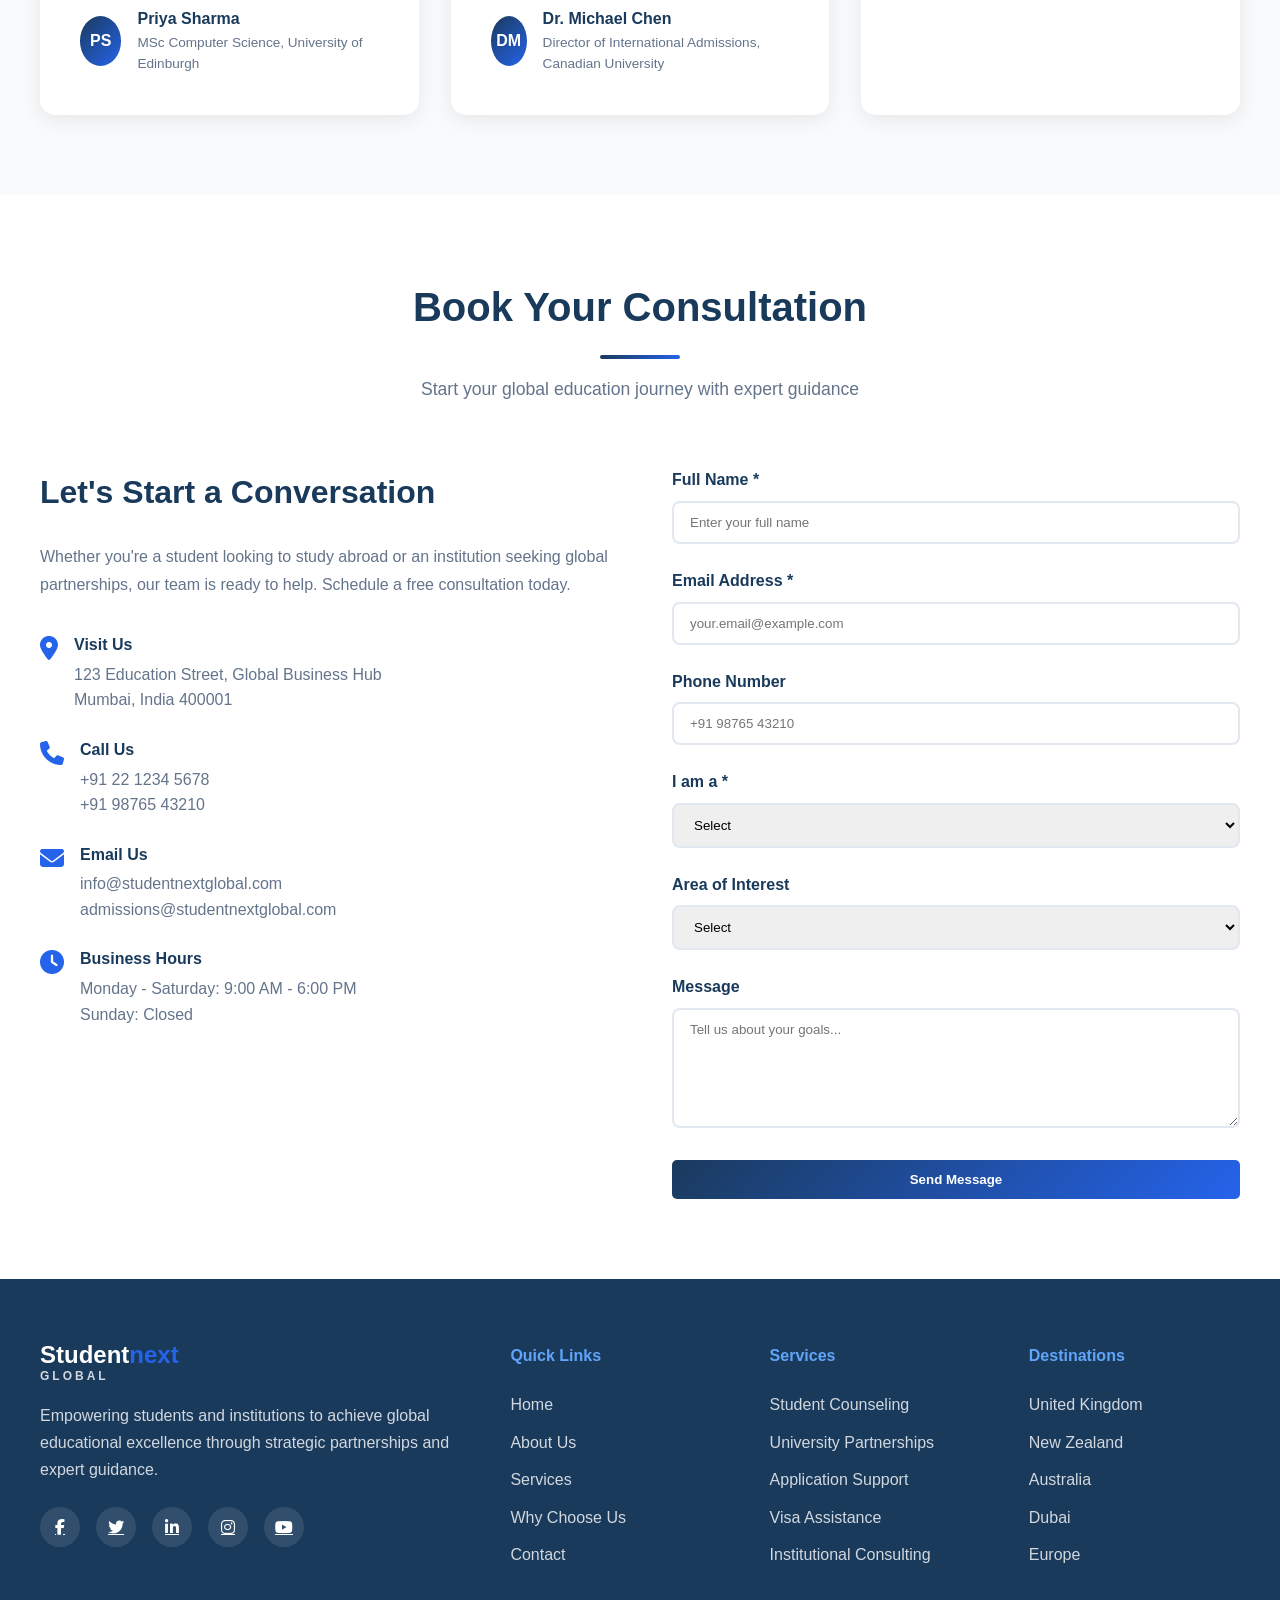
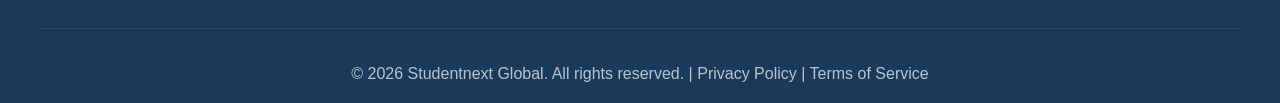
==== commit 08255a52: "Add files via upload" ====
--- a/index.html
+++ b/index.html
@@ -82,11 +82,18 @@
     <section class="about" id="about">
         <div class="container">
             <div class="about-grid">
-                <div class="about-image">
-                    <div class="about-image-placeholder">
-                        <i class="fas fa-graduation-cap"></i>
-                    </div>
-                </div>
+<div class="slideshow-3d-wrap">
+    <div class="slideshow-container">
+        <div class="slide-track">
+            <img src="assets/images/slide4.png" alt="0" class="slide-clone">
+            <img src="assets/images/slide1.jpeg" alt="1">
+            <img src="assets/images/slide2.png" alt="2">
+            <img src="assets/images/slide3.png" alt="3">
+            <img src="assets/images/slide4.png" alt="4">
+            <img src="assets/images/slide1.jpeg" alt="5" class="slide-clone">
+        </div>
+    </div>
+</div>
                 <div class="about-content">
                     <h3>Empowering Global Educational Excellence</h3>
                     <p>Studentnext Global is a premier education consultancy and partnership firm dedicated to bridging the gap between ambitious students and world-renowned universities across the globe.</p>
@@ -514,6 +521,7 @@
     </footer>
 
   <script>
+      // FormSubmit mail format
 document.getElementById('contactForm').addEventListener('submit', function(e) {
     e.preventDefault();
     
@@ -527,5 +535,119 @@
     fetch(this.action, { method: 'POST', body: new FormData(this) })
     .then(() => window.location.href = 'thankyou.html');
 });
+      
+      //   Slideshow & 3D Tilt
+document.addEventListener("DOMContentLoaded", function () {
+    const track = document.querySelector(".slide-track");
+    const wrap = document.querySelector(".slideshow-3d-wrap");
+    if (!track || !wrap) return;
+
+    const slides = track.querySelectorAll("img");
+    if (slides.length < 2) return;
+
+    let index = 1;
+    let timer;
+    let isSliding = false;
+
+    let targetX = 0;
+    let targetY = 0;
+    let currentX = 0;
+    let currentY = 0;
+    let rafId = null;
+
+    const maxTilt = 18;
+    const maxShift = 10;
+
+    function move(instant = false) {
+        track.style.transition = instant ? "none" : "transform 0.6s ease-in-out";
+        track.style.transform = `translateX(-${index * 100}%)`;
+    }
+
+    function next() {
+        if (isSliding) return;
+        isSliding = true;
+
+        index++;
+        move();
+
+        setTimeout(() => {
+            if (index >= slides.length - 1) {
+                index = 1;
+                move(true);
+            }
+            isSliding = false;
+        }, 600);
+    }
+
+    function start() {
+        if (!timer) timer = setInterval(next, 4000);
+    }
+
+    function stop() {
+        clearInterval(timer);
+        timer = null;
+    }
+
+    function applyTilt() {
+        const moveX = (-currentX / maxTilt) * maxShift;
+        const moveY = (-currentY / maxTilt) * maxShift;
+
+        wrap.style.transform =
+            `perspective(1000px) ` +
+            `translate3d(${moveX}px, ${moveY}px, 0) ` +
+            `scale(1.06) ` +
+            `rotateX(${currentY}deg) rotateY(${currentX}deg)`;
+    }
+
+    function animateTilt() {
+        if (rafId) return;
+
+        const step = () => {
+            currentX += (targetX - currentX) * 0.12;
+            currentY += (targetY - currentY) * 0.12;
+
+            applyTilt();
+
+            if (Math.abs(targetX - currentX) > 0.01 || Math.abs(targetY - currentY) > 0.01) {
+                rafId = requestAnimationFrame(step);
+            } else {
+                currentX = targetX;
+                currentY = targetY;
+                applyTilt();
+                rafId = null;
+            }
+        };
+
+        rafId = requestAnimationFrame(step);
+    }
+
+    wrap.style.transformOrigin = "50% 50%";
+    wrap.style.willChange = "transform";
+    wrap.style.transformStyle = "preserve-3d";
+
+    wrap.addEventListener("pointermove", function (e) {
+        const rect = wrap.getBoundingClientRect();
+        const x = ((e.clientX - rect.left) / rect.width - 0.5) * 2;
+        const y = ((e.clientY - rect.top) / rect.height - 0.5) * 2;
+
+        targetX = x * maxTilt;
+        targetY = y * maxTilt;
+
+        animateTilt();
+    });
+
+    wrap.addEventListener("pointerleave", function () {
+        targetX = 0;
+        targetY = 0;
+        animateTilt();
+        start();
+    });
+
+    wrap.addEventListener("pointerenter", stop);
+
+    move(true);
+    setTimeout(start, 100);
+});
+</script>
 </script>
 </body></html>
--- a/styles.css
+++ b/styles.css
@@ -571,6 +571,39 @@
     position: relative;
 }
 
+/* Outer wrapper: Handles 3D pop/tilt, NO overflow hidden */
+.slideshow-3d-wrap {
+    perspective: 1000px;
+    cursor: pointer;
+    overflow: visible; /* Allows pop-out */
+    display: inline-block; /* Keeps layout intact */
+    transition: transform 0.2s ease;
+}
+
+/* Inner container: Handles sliding & masking */
+.slideshow-container {
+    width: 100%;
+    max-width: 520px;
+    aspect-ratio: 3 / 4;
+    overflow: hidden; /* Masks sliding track only */
+    border-radius: 20px;
+    box-shadow: 0 20px 40px rgba(0,0,0,0.2);
+    transform-style: preserve-3d;
+}
+
+.slide-track {
+    display: flex;
+    width: 100%;
+    height: 100%;
+    transition: transform 0.6s ease-in-out;
+}
+
+.slide-track img {
+    width: 100%;
+    height: 100%;
+    object-fit: contain;
+    flex-shrink: 0;
+}
 .about-image-placeholder {
     background: linear-gradient(135deg, var(--navy-dark), var(--navy-medium));
     border-radius: 20px;
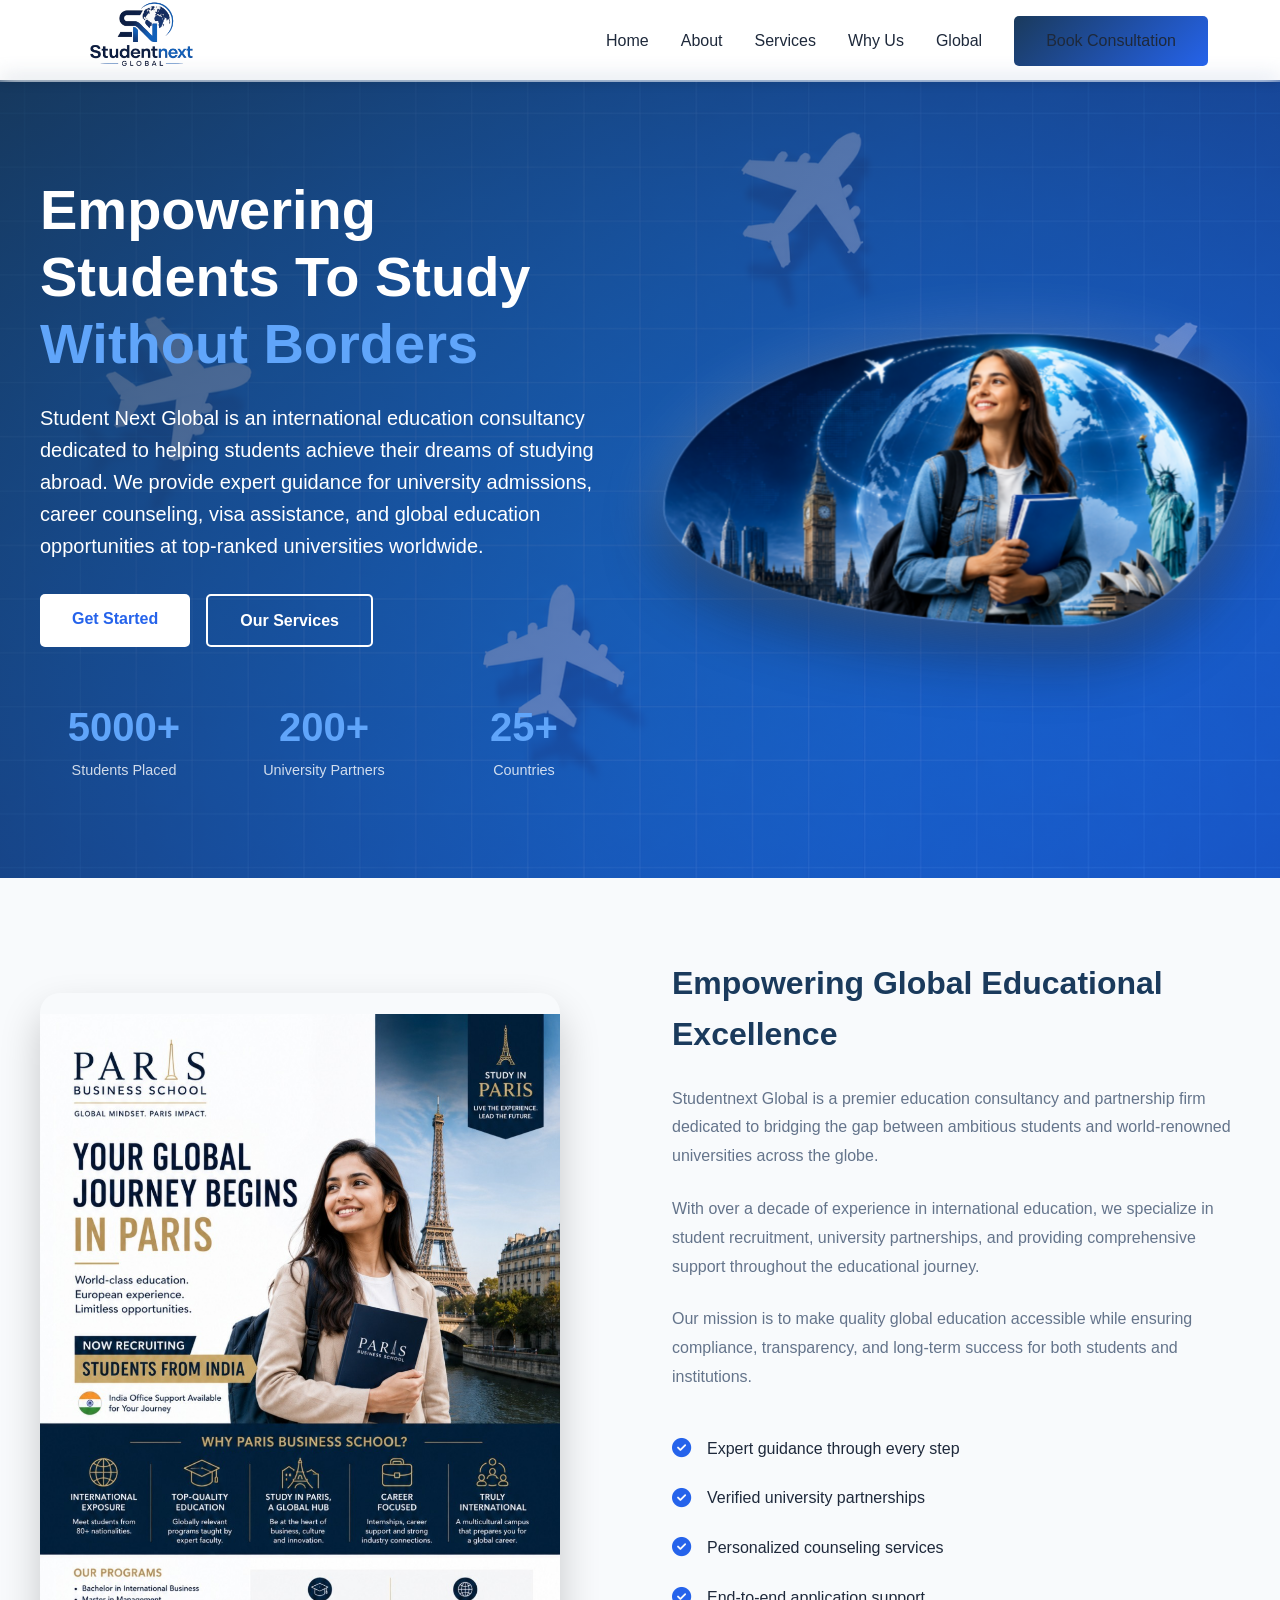
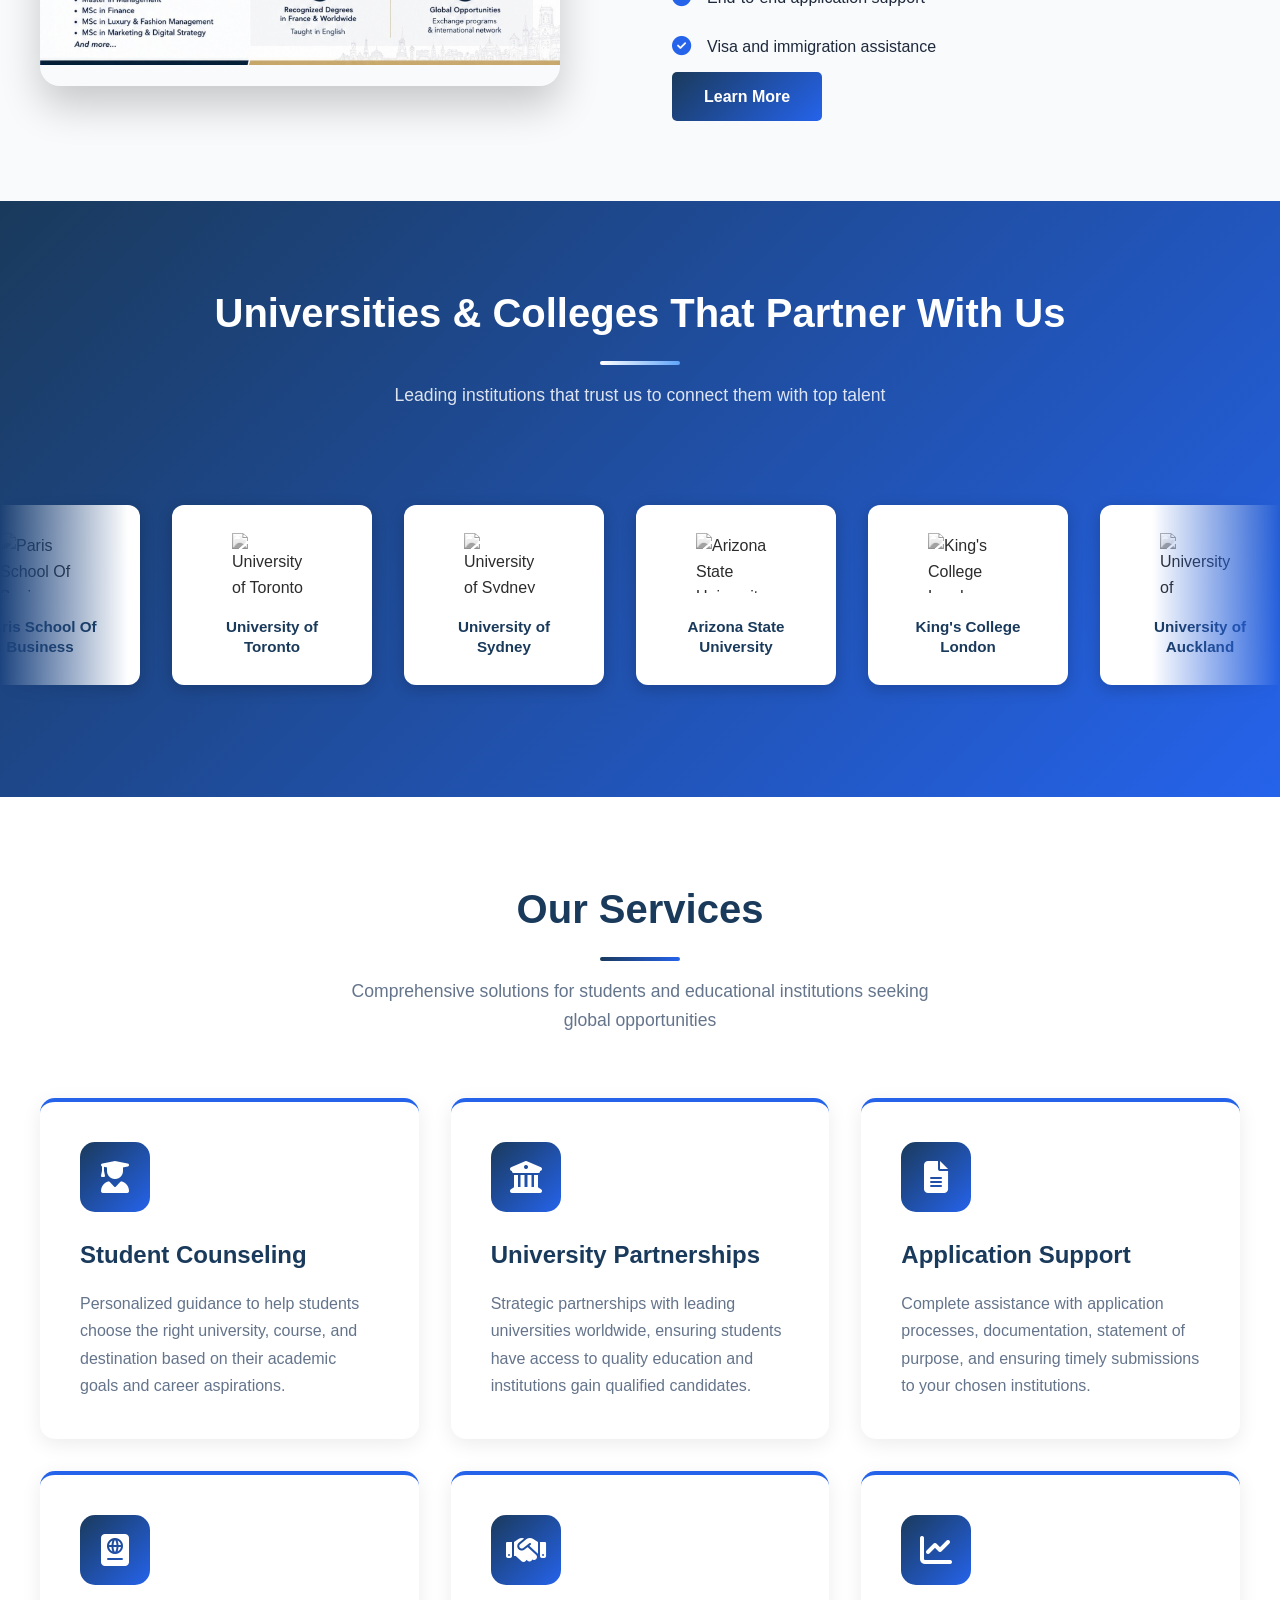
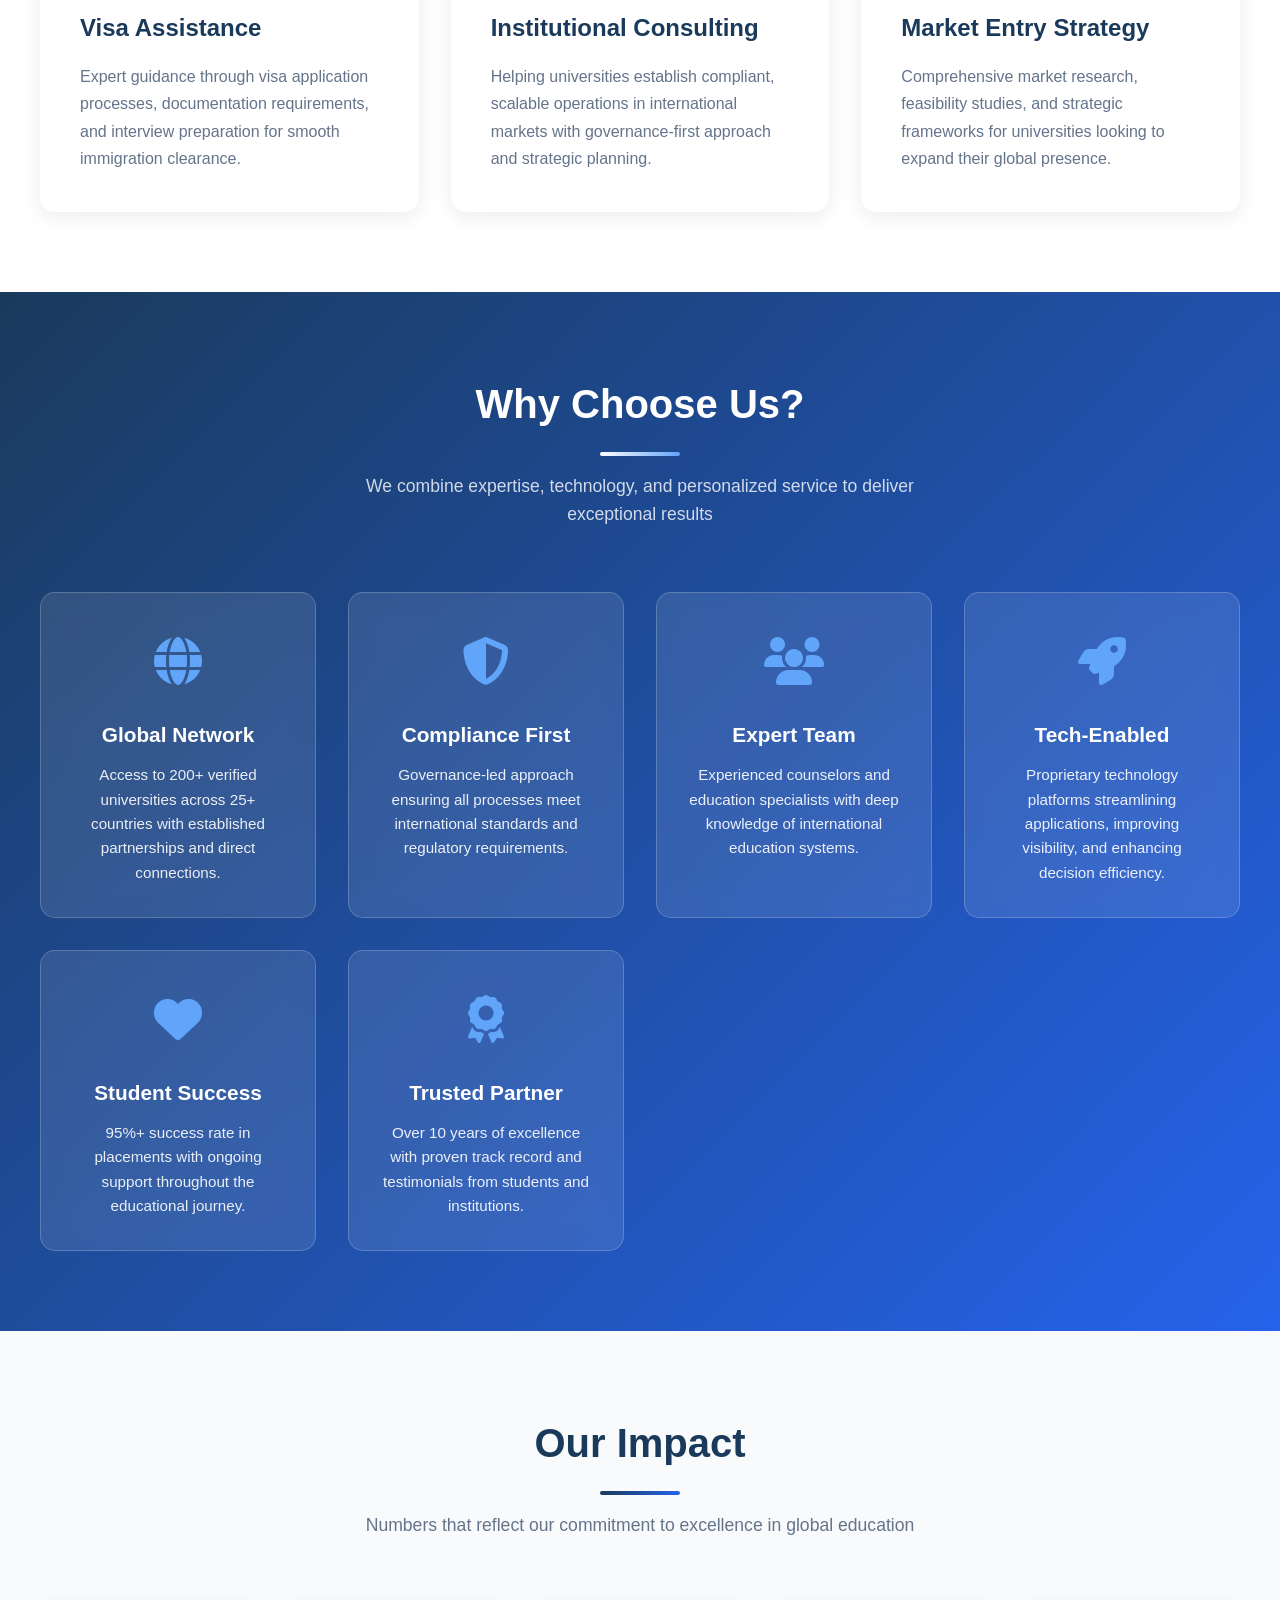
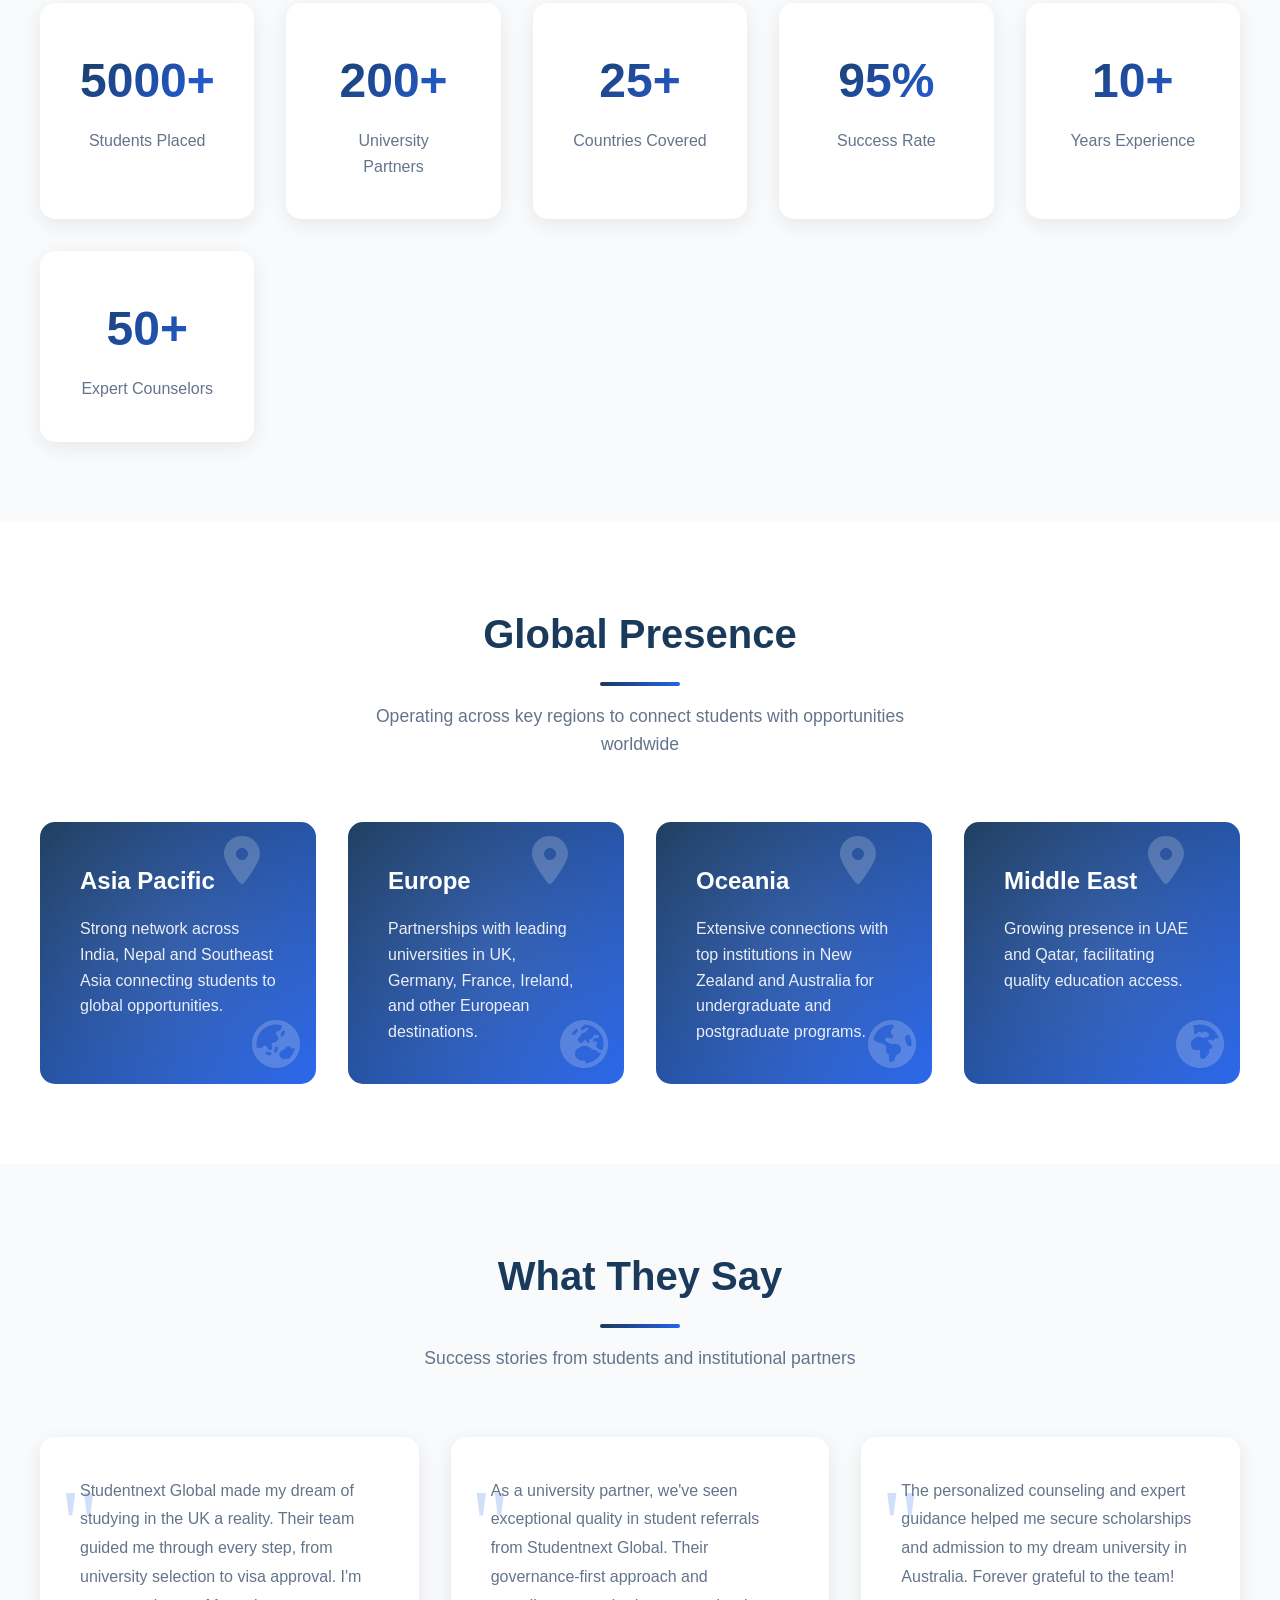
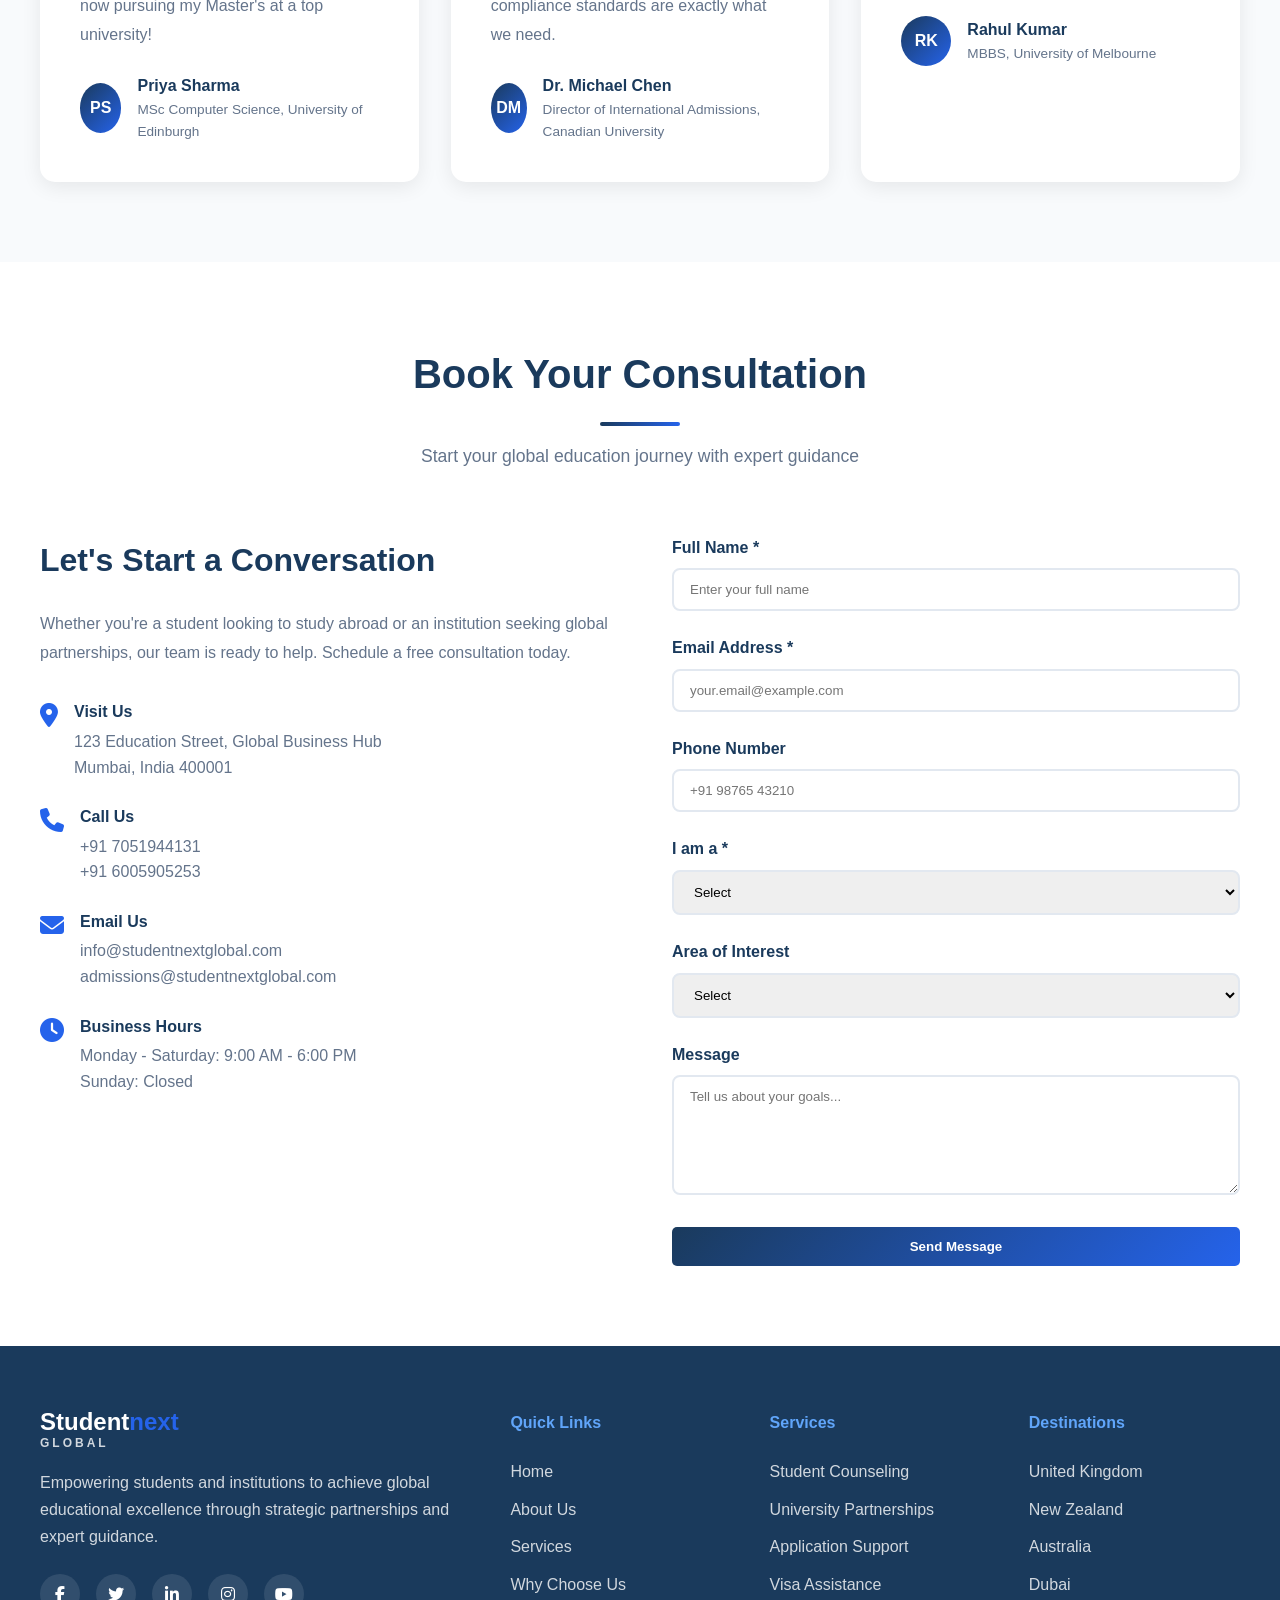
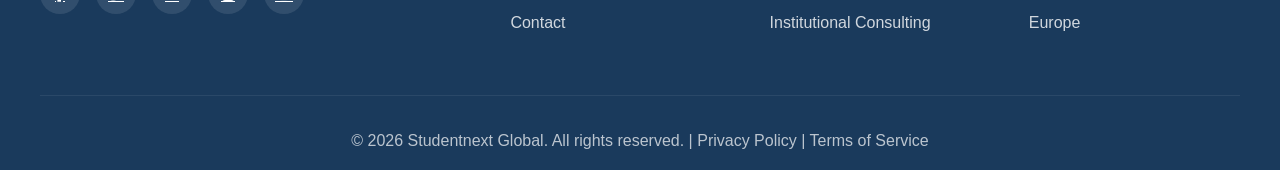
==== commit f11dc27d: "Add files via upload" ====
--- a/index.html
+++ b/index.html
@@ -50,7 +50,7 @@
     <section class="hero" id="home">
         <div class="hero-container">
             <div class="hero-content">
-                <h1>Your Gateway to <span>Global Education</span></h1>
+                <h1>Empowering Students To Study<span> Without Borders</span></h1>
                 <p>Student Next Global is an international education consultancy dedicated to helping students achieve their dreams of studying abroad. We provide expert guidance for university admissions, career counseling, visa assistance, and global education opportunities at top-ranked universities worldwide.</p>
                 <div class="hero-buttons">
                     <a href="#contact" class="btn-primary btn-white">Get Started</a>
@@ -71,9 +71,11 @@
                     </div>
                 </div>
             </div>
-            <div class="hero-image">
-                <img src="assets/images/hero-image%20.png" alt="Student studying abroad" class="hero-main-image">
-            </div>
+        <div class="hero-image" id="heroImage">
+  <div class="hero-tilt" id="heroTilt">
+    <img src="assets/images/hero-image%20.png" alt="Hero image" class="hero-main-image">
+  </div>
+</div>
         </div>
         </div>
     </section>
@@ -122,60 +124,60 @@
     </div>
     
     <div class="marquee-wrapper">
-        <div class="marquee-track">
-            <!-- GROUP 1: Original Items -->
-            <div class="uni-card">
-                <div class="uni-logo"><i class="fas fa-university"></i></div>
-                <div class="uni-name">University of Manchester</div>
-            </div>
-            <div class="uni-card">
-                <div class="uni-logo"><i class="fas fa-building-columns"></i></div>
-                <div class="uni-name">University of Toronto</div>
-            </div>
-            <div class="uni-card">
-                <div class="uni-logo"><i class="fas fa-graduation-cap"></i></div>
-                <div class="uni-name">University of Sydney</div>
-            </div>
-            <div class="uni-card">
-                <div class="uni-logo"><i class="fas fa-landmark"></i></div>
-                <div class="uni-name">Arizona State University</div>
-            </div>
-            <div class="uni-card">
-                <div class="uni-logo"><i class="fas fa-school"></i></div>
-                <div class="uni-name">King's College London</div>
-            </div>
-            <div class="uni-card">
-                <div class="uni-logo"><i class="fas fa-book-open"></i></div>
-                <div class="uni-name">University of Auckland</div>
-            </div>
-
-            <!-- GROUP 2: Exact Duplicate (Required for seamless infinite loop) -->
-            <div class="uni-card">
-                <div class="uni-logo"><i class="fas fa-university"></i></div>
-                <div class="uni-name">University of Manchester</div>
-            </div>
-            <div class="uni-card">
-                <div class="uni-logo"><i class="fas fa-building-columns"></i></div>
-                <div class="uni-name">University of Toronto</div>
-            </div>
-            <div class="uni-card">
-                <div class="uni-logo"><i class="fas fa-graduation-cap"></i></div>
-                <div class="uni-name">University of Sydney</div>
-            </div>
-            <div class="uni-card">
-                <div class="uni-logo"><i class="fas fa-landmark"></i></div>
-                <div class="uni-name">Arizona State University</div>
-            </div>
-            <div class="uni-card">
-                <div class="uni-logo"><i class="fas fa-school"></i></div>
-                <div class="uni-name">King's College London</div>
-            </div>
-            <div class="uni-card">
-                <div class="uni-logo"><i class="fas fa-book-open"></i></div>
-                <div class="uni-name">University of Auckland</div>
-            </div>
+    <div class="marquee-track">
+        <!-- GROUP 1 -->
+        <div class="uni-card">
+            <img src="assets/icons/PSB_logo.png" alt="Paris School Of Business" class="uni-logo-img">
+            <div class="uni-name">Paris School Of Business</div>
+        </div>
+        <div class="uni-card">
+            <img src="assets/logos/toronto.png" alt="University of Toronto" class="uni-logo-img">
+            <div class="uni-name">University of Toronto</div>
+        </div>
+        <div class="uni-card">
+            <img src="assets/logos/sydney.png" alt="University of Sydney" class="uni-logo-img">
+            <div class="uni-name">University of Sydney</div>
+        </div>
+        <div class="uni-card">
+            <img src="assets/logos/arizona.png" alt="Arizona State University" class="uni-logo-img">
+            <div class="uni-name">Arizona State University</div>
+        </div>
+        <div class="uni-card">
+            <img src="assets/logos/kings.png" alt="King's College London" class="uni-logo-img">
+            <div class="uni-name">King's College London</div>
+        </div>
+        <div class="uni-card">
+            <img src="assets/logos/auckland.png" alt="University of Auckland" class="uni-logo-img">
+            <div class="uni-name">University of Auckland</div>
+        </div>
+
+        <!-- GROUP 2 (Exact Duplicate for Seamless Loop) -->
+        <div class="uni-card">
+            <img src="assets/icons/PSB_logo.png" alt="Paris School Of Business" class="uni-logo-img">
+            <div class="uni-name">Paris School Of Business</div>
+        </div>
+        <div class="uni-card">
+            <img src="assets/logos/toronto.png" alt="University of Toronto" class="uni-logo-img">
+            <div class="uni-name">University of Toronto</div>
+        </div>
+        <div class="uni-card">
+            <img src="assets/logos/sydney.png" alt="University of Sydney" class="uni-logo-img">
+            <div class="uni-name">University of Sydney</div>
+        </div>
+        <div class="uni-card">
+            <img src="assets/logos/arizona.png" alt="Arizona State University" class="uni-logo-img">
+            <div class="uni-name">Arizona State University</div>
+        </div>
+        <div class="uni-card">
+            <img src="assets/logos/kings.png" alt="King's College London" class="uni-logo-img">
+            <div class="uni-name">King's College London</div>
+        </div>
+        <div class="uni-card">
+            <img src="assets/logos/auckland.png" alt="University of Auckland" class="uni-logo-img">
+            <div class="uni-name">University of Auckland</div>
         </div>
     </div>
+</div>
 </section>
     <!-- Services Section -->
     <section class="services" id="services">
@@ -425,7 +427,7 @@
                             <i class="fas fa-phone"></i>
                             <div>
                                 <h4>Call Us</h4>
-                                <p>+91 22 1234 5678<br>+91 98765 43210</p>
+                                <p>+91 7051944131<br>+91 6005905253</p>
                             </div>
                         </div>
                         <div class="contact-item">
@@ -519,6 +521,7 @@
             </div>
         </div>
     </footer>
+    <button id="scrollTopBtn" aria-label="Scroll to top">↑</button>
 
   <script>
       // FormSubmit mail format
@@ -647,7 +650,178 @@
 
     move(true);
     setTimeout(start, 100);
+   
 });
+      
+      // Hero Image Effect
+const hero = document.getElementById("heroImage");
+const tilt = document.getElementById("heroTilt");
+
+let currentX = 0;
+let currentY = 0;
+
+let targetX = 0;
+let targetY = 0;
+
+hero.addEventListener("mousemove", (e) => {
+
+    const rect = hero.getBoundingClientRect();
+
+    const x = e.clientX - rect.left;
+    const y = e.clientY - rect.top;
+
+    const centerX = rect.width / 2;
+    const centerY = rect.height / 2;
+
+    targetX = -((y - centerY) / centerY) * 10;
+    targetY = ((x - centerX) / centerX) * 10;
+});
+
+hero.addEventListener("mouseleave", () => {
+    targetX = 0;
+    targetY = 0;
+});
+
+function animateTilt() {
+
+    currentX += (targetX - currentX) * 0.08;
+    currentY += (targetY - currentY) * 0.08;
+
+    tilt.style.transform = `
+        rotateX(${currentX}deg)
+        rotateY(${currentY}deg)
+        scale(1.03)
+    `;
+
+    requestAnimationFrame(animateTilt);
+}
+
+animateTilt();
+      
+      // Scroll To Top Button
+      document.addEventListener("DOMContentLoaded", () => {
+  const btn = document.getElementById("scrollTopBtn");
+  if (!btn) return;
+
+  window.addEventListener("scroll", () => {
+    btn.classList.toggle("show", window.scrollY > 300);
+  });
+
+  btn.addEventListener("click", () => {
+    window.scrollTo({ top: 0, behavior: "smooth" });
+  });
+});
+      // Slideshow 3d tilt Partner section
+document.addEventListener("DOMContentLoaded", function() {
+    const cards = document.querySelectorAll(".uni-card");
+    if (cards.length === 0) return;
+
+    const maxTilt = 15;
+    const maxShift = 8;
+    const liftAmount = -10; 
+
+    cards.forEach(card => {
+        let targetX = 0, targetY = 0;
+        let currentX = 0, currentY = 0;
+        let rafId = null;
+        let isHovering = false;
+
+        card.style.transformOrigin = "50% 50%";
+        card.style.willChange = "transform";
+        card.style.transformStyle = "preserve-3d";
+
+        function applyTilt() {
+            const moveX = (-currentX / maxTilt) * maxShift;
+            const moveY = (-currentY / maxTilt) * maxShift;
+            const translateY = isHovering ? liftAmount : 0;
+
+            //  FLIPPED ROTATION: Cursor corner pushes BACK, opposite comes FORWARD
+            card.style.transform = 
+                `perspective(1000px) translate3d(${moveX}px, ${moveY + translateY}px, 0) rotateX(${-currentY}deg) rotateY(${currentX}deg)`;
+        }
+
+        function animate() {
+            if (rafId) return;
+            const step = () => {
+                currentX += (targetX - currentX) * 0.12;
+                currentY += (targetY - currentY) * 0.12;
+                applyTilt();
+                if (Math.abs(targetX - currentX) > 0.01 || Math.abs(targetY - currentY) > 0.01) {
+                    rafId = requestAnimationFrame(step);
+                } else {
+                    currentX = targetX;
+                    currentY = targetY;
+                    applyTilt();
+                    rafId = null;
+                }
+            };
+            rafId = requestAnimationFrame(step);
+        }
+
+        card.addEventListener("pointerenter", function() { isHovering = true; });
+        
+        card.addEventListener("pointermove", function(e) {
+            const rect = card.getBoundingClientRect();
+            const x = ((e.clientX - rect.left) / rect.width - 0.5) * 2;
+            const y = ((e.clientY - rect.top) / rect.height - 0.5) * 2;
+            targetX = x * maxTilt;
+            targetY = y * maxTilt;
+            animate();
+        });
+
+        card.addEventListener("pointerleave", function() {
+            isHovering = false;
+            targetX = 0;
+            targetY = 0;
+            animate();
+        });
+    });
+});
+      //Partner section Loop Sync 
+document.addEventListener("DOMContentLoaded", function() {
+    const track = document.querySelector(".marquee-track");
+    const wrapper = document.querySelector(".marquee-wrapper");
+    if (!track || !wrapper) return;
+
+    const cards = track.querySelectorAll(".uni-card");
+    const totalCards = cards.length;
+    const halfCards = totalCards / 2;
+    
+    // Clone first half to end for seamless loop
+    for (let i = 0; i < halfCards; i++) {
+        const clone = cards[i].cloneNode(true);
+        track.appendChild(clone);
+    }
+
+    let position = 0;
+    let speed = 0.5; // Adjust for faster/slower
+    let isPaused = false;
+    let animationId;
+
+    function animate() {
+        if (!isPaused) {
+            position -= speed;
+            const cardWidth = cards[0].offsetWidth + 32; // 2rem gap = 32px
+            const resetPoint = -cardWidth * halfCards;
+            
+            if (position <= resetPoint) {
+                position = 0;
+            }
+            
+            track.style.transform = `translateX(${position}px)`;
+        }
+        animationId = requestAnimationFrame(animate);
+    }
+
+    wrapper.addEventListener("mouseenter", () => isPaused = true);
+    wrapper.addEventListener("mouseleave", () => isPaused = false);
+    track.addEventListener("mouseenter", () => isPaused = true);
+    track.addEventListener("mouseleave", () => isPaused = false);
+
+    animate();
+});
+      
 </script>
-</script>
+
+
 </body></html>
--- a/styles.css
+++ b/styles.css
@@ -358,76 +358,47 @@
     font-size: 0.9rem;
     opacity: 0.8;
 }
-
 .hero-image {
-    position: relative;
-    animation: fadeIn 1s ease 0.3s both;
-}
-
-.hero-image-placeholder {
-    background: rgba(255,255,255,0.1);
-    border-radius: 20px;
-    padding: 2rem;
-    backdrop-filter: blur(10px);
-    border: 1px solid rgba(255,255,255,0.2);
-}
-
-.globe-visual {
-    width: 100%;
-    height: 400px;
-    background: linear-gradient(135deg, rgba(255,255,255,0.2), rgba(255,255,255,0.05));
-    border-radius: 15px;
-    display: flex;
-    align-items: center;
-    justify-content: center;
-    font-size: 8rem;
-    color: rgba(255,255,255,0.3);
-}
-/* Allow the image to break out of the grid container */
-.hero-image {
-    overflow: visible !important;
-    position: relative;
-    z-index: 2;
-}
-
-/* Organic Blob Shape */
+    perspective: 1200px;
+    position: relative;
+    overflow: visible;
+}
+
+.hero-tilt {
+    transform-style: preserve-3d;
+    will-change: transform;
+    transform: rotateX(0deg) rotateY(0deg);
+}
+
 .hero-main-image {
     width: 100%;
     max-width: 800px;
     height: auto;
-    
-    /* This creates the random blob shape */
+    display: block;
+    object-fit: cover;
+
     border-radius: 60% 40% 30% 70% / 60% 30% 70% 40%;
-    
-    /* Translucent border & Glassmorphism Glow */
-    border: 1px solid rgba(255, 255, 255, 0.3);
-    box-shadow: 0 0 60px rgba(255, 255, 255, 0.2),
-                0 30px 60px rgba(0, 0, 0, 0.4);
-                
-    /* Gentle floating animation */
+    border: 1px solid rgba(255,255,255,0.3);
+    box-shadow:
+        0 0 60px rgba(255,255,255,0.2),
+        0 30px 60px rgba(0,0,0,0.4);
+
     animation: morph 8s ease-in-out infinite;
-    transition: all 0.3s ease;
-}
-
-/* Animation Keyframes (Add this anywhere in CSS) */
+    backface-visibility: hidden;
+    transform: translateZ(0);
+}
+.hero-main-image {
+    pointer-events: none;
+}
+
 @keyframes morph {
-    0% { border-radius: 60% 40% 30% 70% / 60% 30% 70% 40%; }
-    50% { border-radius: 30% 60% 70% 40% / 50% 60% 30% 60%; }
+    0%   { border-radius: 60% 40% 30% 70% / 60% 30% 70% 40%; }
+    50%  { border-radius: 30% 60% 70% 40% / 50% 60% 30% 60%; }
     100% { border-radius: 60% 40% 30% 70% / 60% 30% 70% 40%; }
 }
-
-/* Hover effect */
-.hero-main-image:hover {
-    box-shadow: 0 0 80px rgba(255, 255, 255, 0.3),
-                0 40px 80px rgba(0, 0, 0, 0.5);
-}
-
-/* Mobile Adjustment */
-@media (max-width: 968px) {
-    .hero-main-image {
-        max-width: 100%;
-        margin-top: 2rem;
-        animation: none; /* Stops animation on mobile for performance */
+@media (max-width: 768px) {
+    .hero-image-inner {
+        transform: none !important;
     }
 }
 /* ================================
@@ -496,26 +467,17 @@
     padding: 2rem 0;
     position: relative;
     mask-image: linear-gradient(to right, transparent, black 10%, black 90%, transparent);
-    -webkit-mask-image: linear-gradient(to right, transparent, black 10%, black 90%, transparent);
+    -webkit-mask-image: linear-gradient(to right, transparent, black 10%, black 90%, transparent); 
 }
 
 .marquee-track {
     display: flex;
-    gap: 2rem;
-    width: max-content;
-    animation: scroll-left 30s linear infinite;
-}
-
-.marquee-wrapper:hover .marquee-track {
-    animation-play-state: paused;
-}
-
-@keyframes scroll-left {
-    0% { transform: translateX(0); }
-    100% { transform: translateX(-50%); }
+    width: max-content; 
+    will-change: transform;
 }
 
 .uni-card {
+    margin-right: 2rem;
     width: 200px;
     height: 180px;
     background: var(--white);
@@ -528,15 +490,33 @@
     gap: 1rem;
     padding: 1.5rem;
     flex-shrink: 0;
-    transition: all 0.3s ease;
+    transition: transform 0.3s ease, box-shadow 0.3s ease, border-color 0.3s ease;
     box-shadow: 0 4px 15px rgba(0, 0, 0, 0.2);
     cursor: pointer;
-}
-
-.uni-logo {
-    font-size: 2.5rem;
-    color: var(--navy-medium);
+    transform: translateZ(0);
+    backface-visibility: hidden;
+}
+
+
+@keyframes scroll-left {
+    0% { transform: translateX(0); }
+    100% { transform: translateX(-50%); }
+}
+
+.marquee-wrapper:hover .marquee-track,
+.marquee-track:hover {
+    animation-play-state: paused;
+}
+
+.uni-logo-img {
+    width: 80px;
+    height: 60px;
+    object-fit: contain;
+    filter: grayscale(100%) brightness(1.1);
+    transition: filter 0.3s ease;
     margin-bottom: 0.5rem;
+    -webkit-backface-visibility: hidden;
+    backface-visibility: hidden;
 }
 
 .uni-name {
@@ -548,10 +528,13 @@
 }
 
 .uni-card:hover {
-    transform: translateY(-10px);
+    transform: translateY(-10px) translateZ(0);
     box-shadow: 0 20px 40px rgba(255, 255, 255, 0.25);
     border-color: var(--blue-accent);
-    background: linear-gradient(to bottom right, #ffffff, #f0f7ff);
+}
+
+.uni-card:hover .uni-logo-img {
+    filter: grayscale(0%) brightness(1);
 }
 /* ================================
    ABOUT SECTION
@@ -1079,6 +1062,35 @@
     color: rgba(255,255,255,0.8);
 }
 
+#scrollTopBtn {
+  position: fixed;
+  bottom: 30px;
+  right: 30px;
+  width: 48px;
+  height: 48px;
+  background: #1a3a5c; /* Matches your site's primary blue */
+  color: white;
+  border: none;
+  border-radius: 50%;
+  cursor: pointer;
+  opacity: 0;
+  visibility: hidden;
+  transform: translateY(15px);
+  transition: all 0.3s ease;
+  z-index: 999;
+  font-size: 22px;
+  box-shadow: 0 4px 12px rgba(0,0,0,0.15);
+}
+#scrollTopBtn.show {
+  opacity: 1;
+  visibility: visible;
+  transform: translateY(0);
+}
+#scrollTopBtn:hover {
+  background: #0d2240;
+  transform: translateY(-3px);
+  box-shadow: 0 6px 16px rgba(0,0,0,0.25);
+}
 /* ================================
    ANIMATIONS
    ================================ */
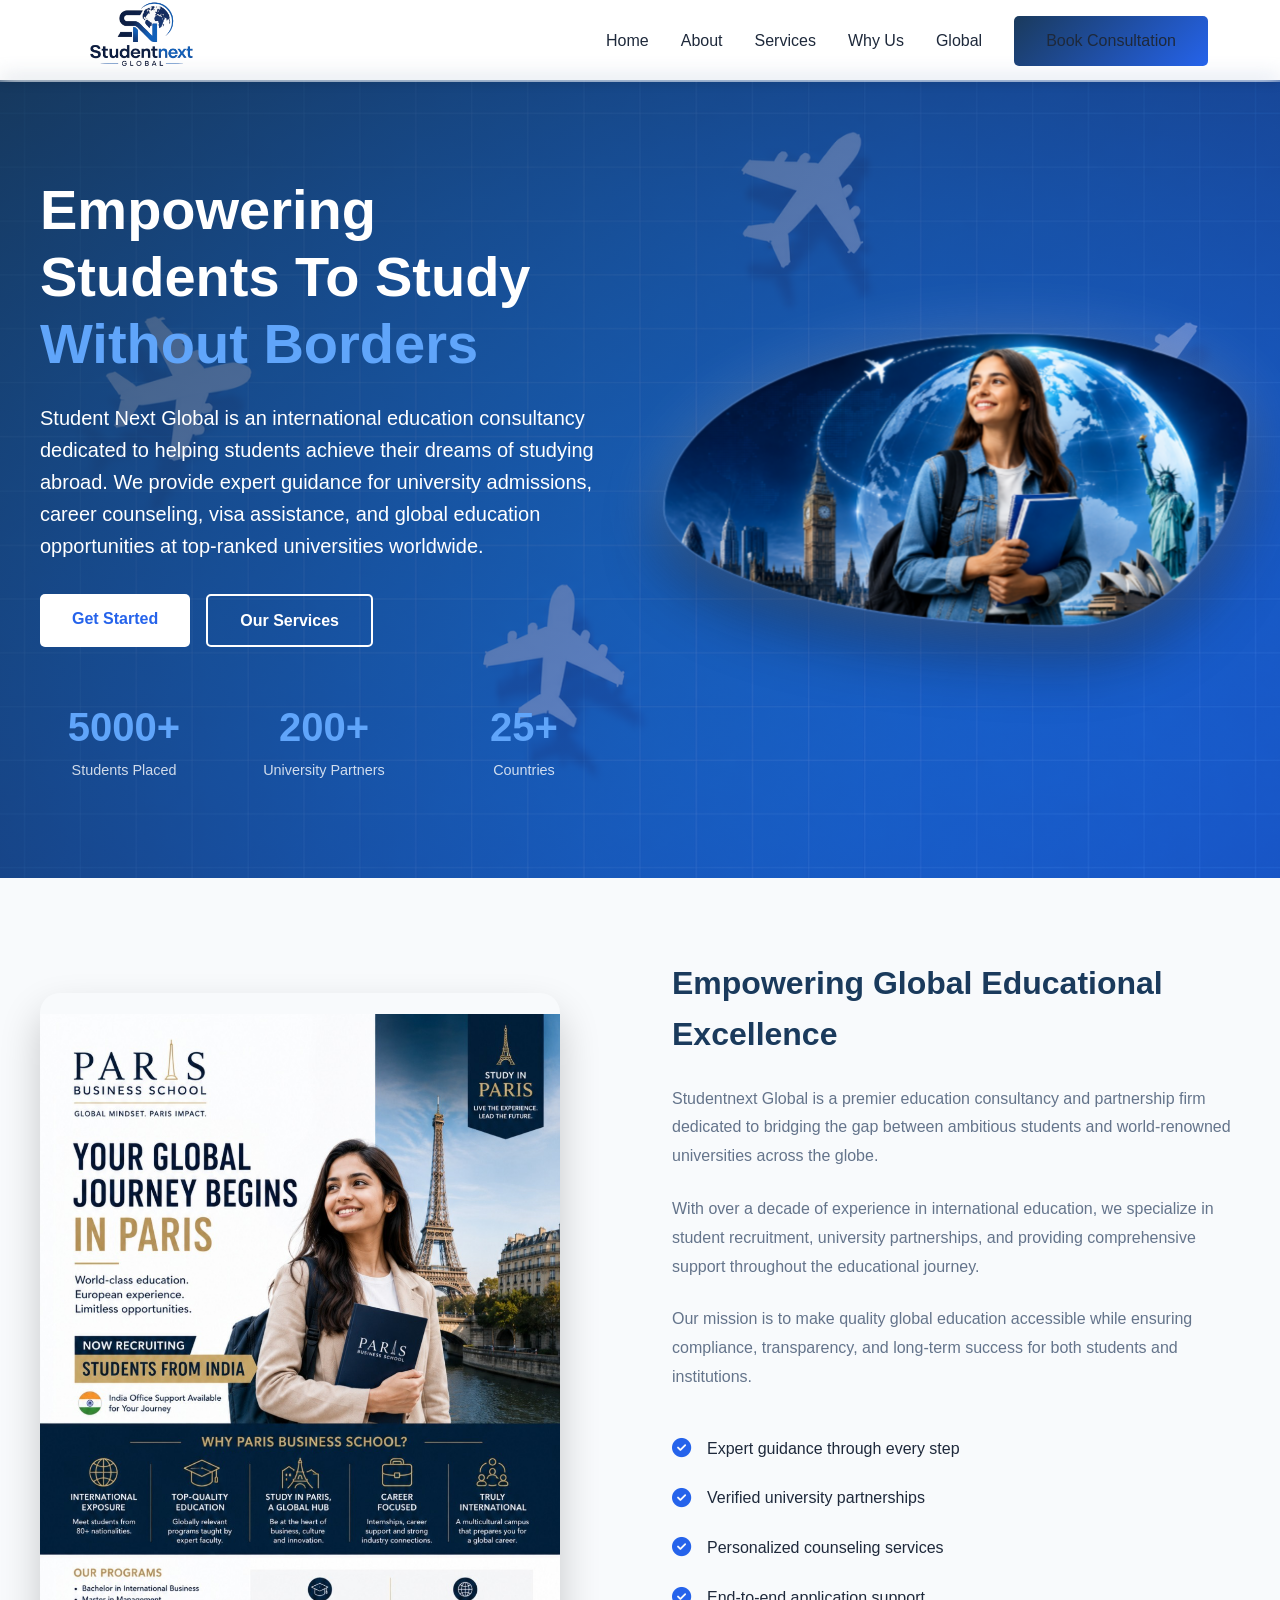
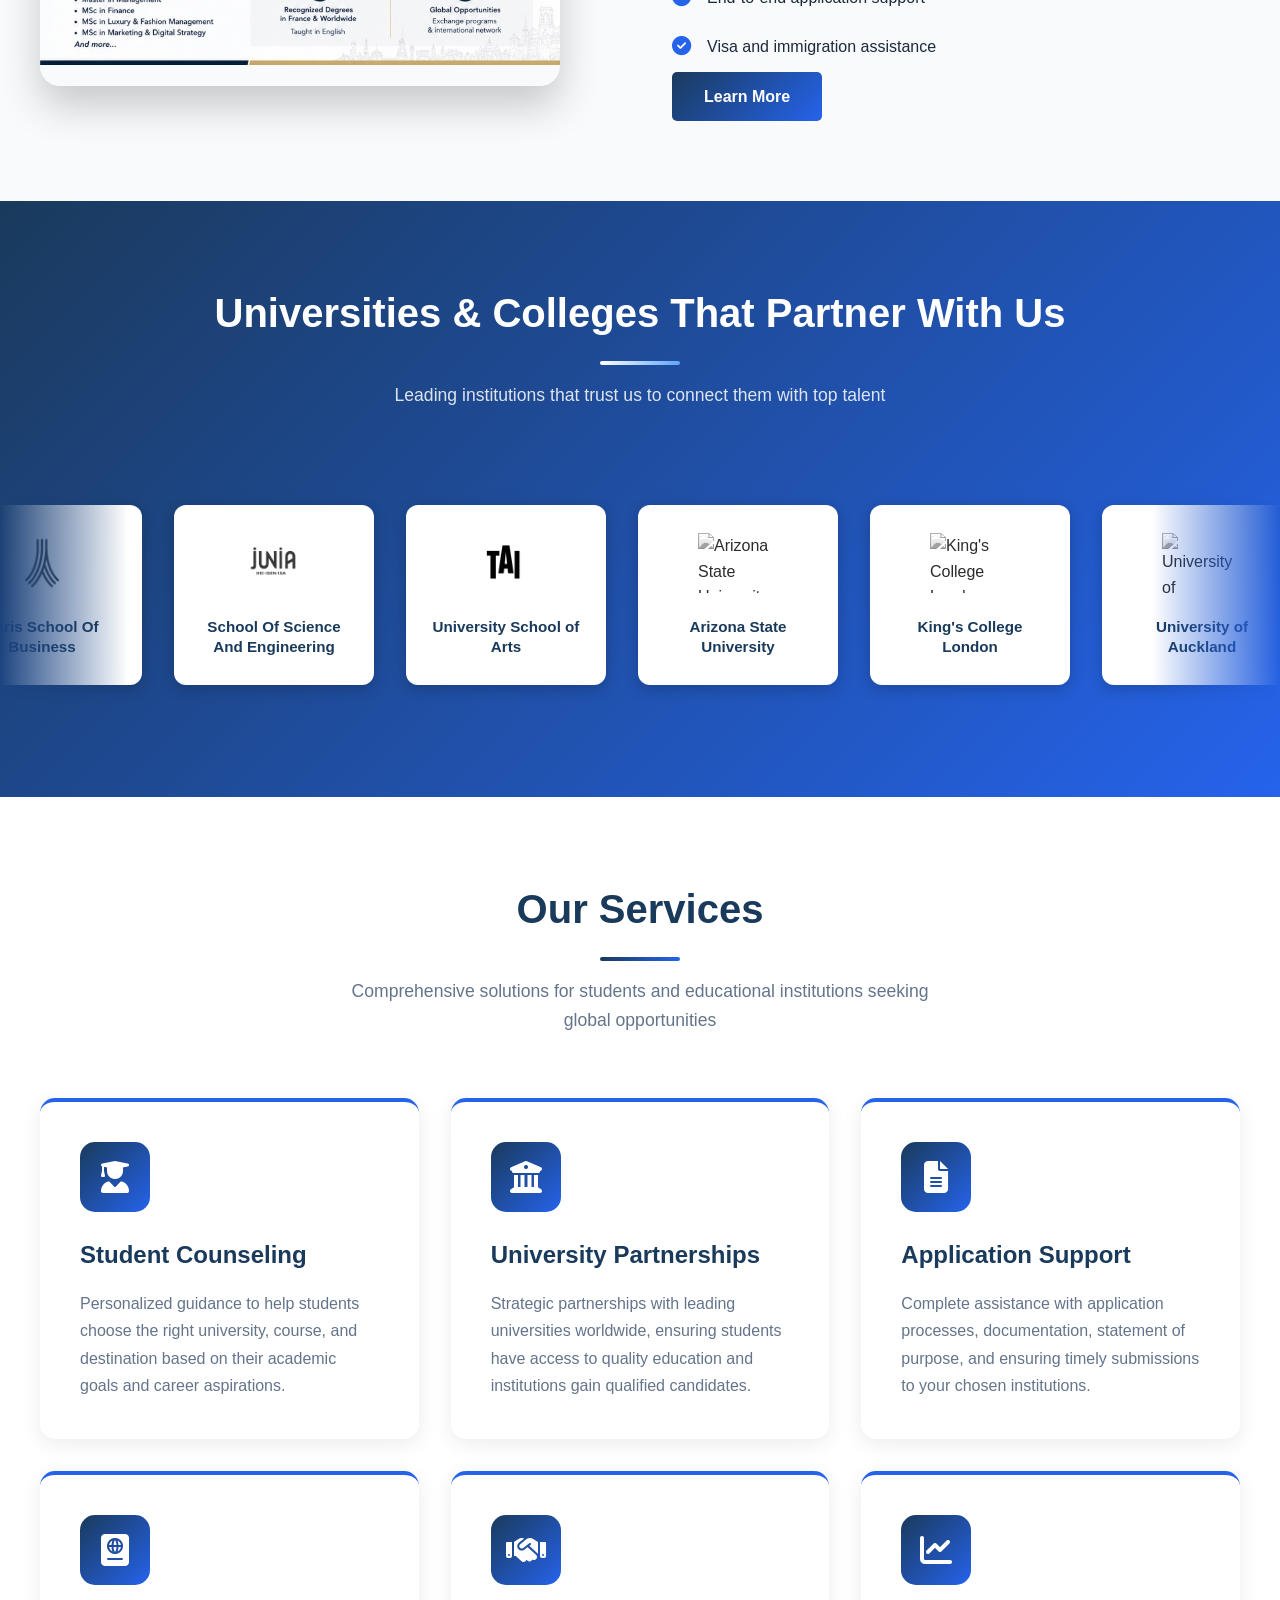
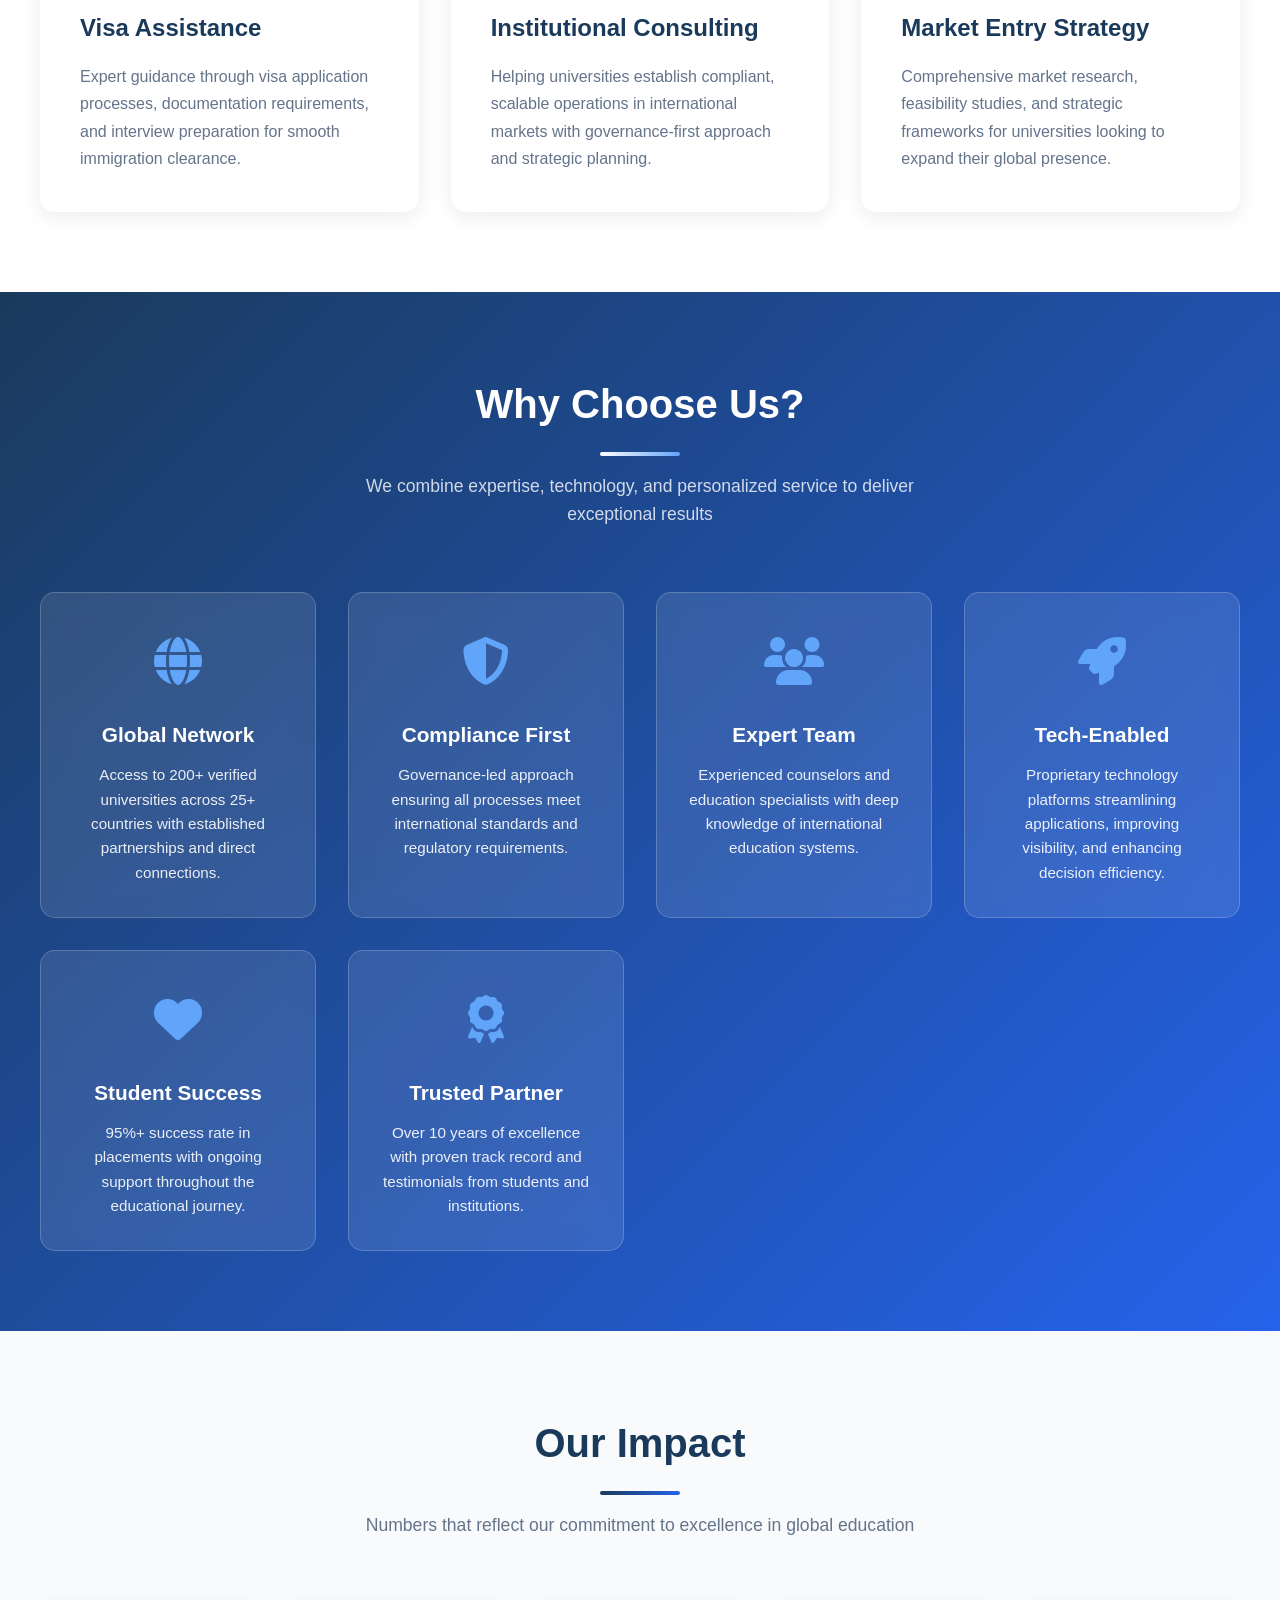
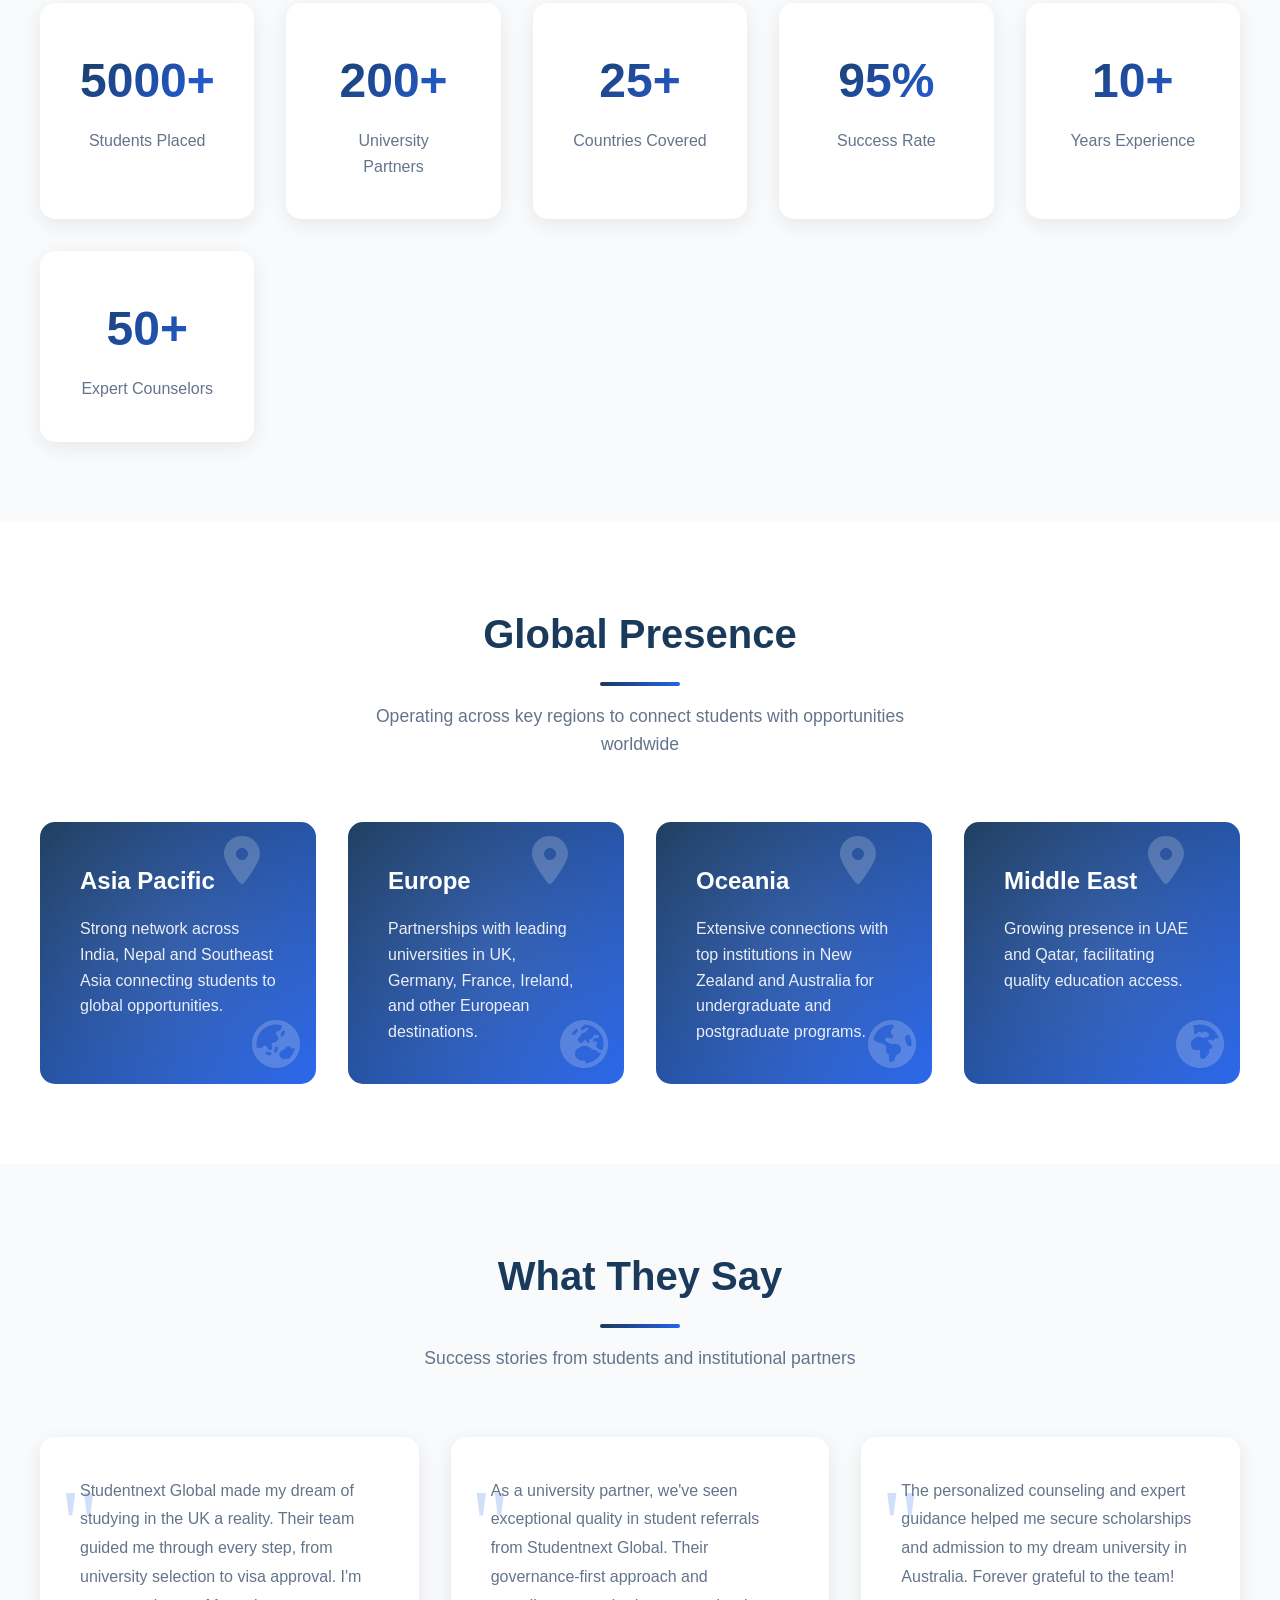
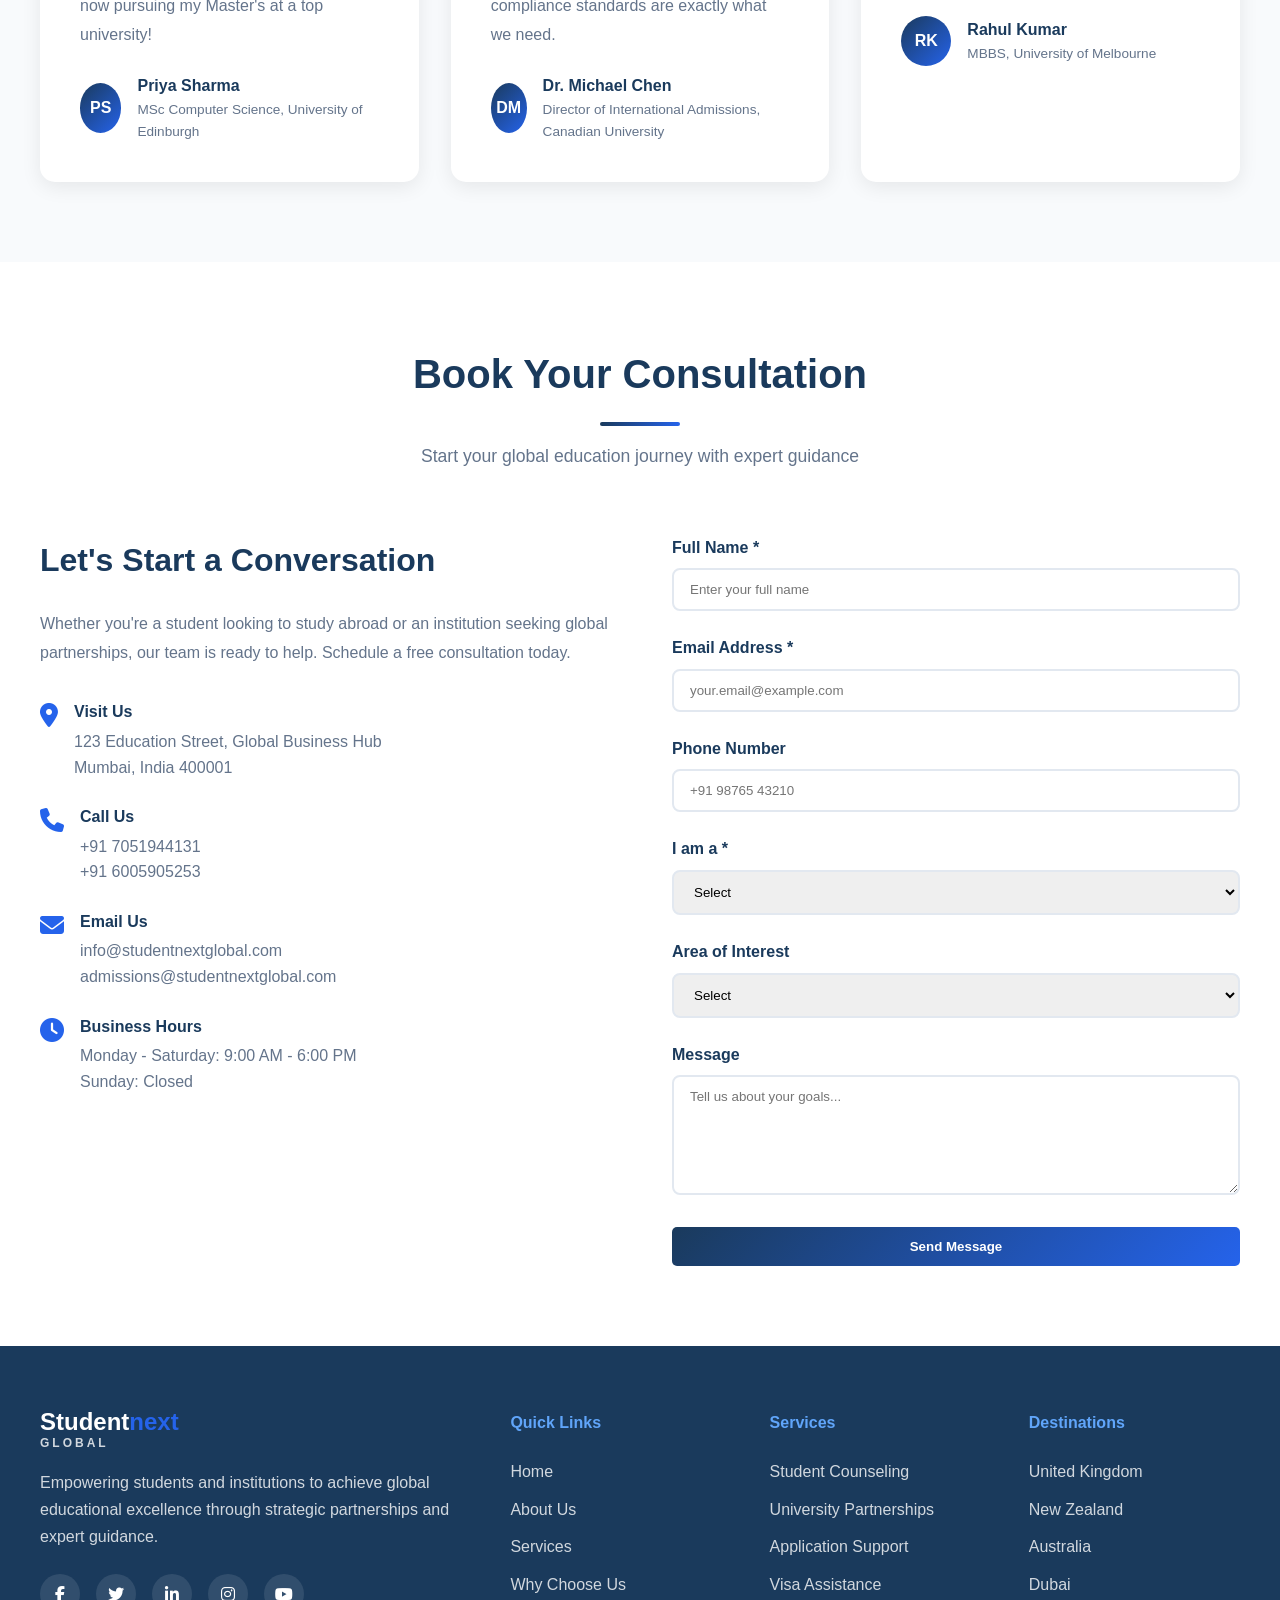
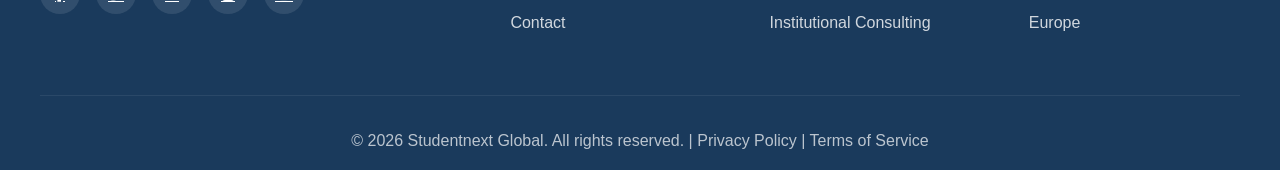
==== commit 37b5ff6c: "Add files via upload" ====
--- a/index.html
+++ b/index.html
@@ -131,12 +131,12 @@
             <div class="uni-name">Paris School Of Business</div>
         </div>
         <div class="uni-card">
-            <img src="assets/logos/toronto.png" alt="University of Toronto" class="uni-logo-img">
-            <div class="uni-name">University of Toronto</div>
-        </div>
-        <div class="uni-card">
-            <img src="assets/logos/sydney.png" alt="University of Sydney" class="uni-logo-img">
-            <div class="uni-name">University of Sydney</div>
+            <img src="assets/icons/JUNIA_logo.png" alt="JUNIA" class="uni-logo-img">
+            <div class="uni-name">School Of Science And Engineering</div>
+        </div>
+        <div class="uni-card">
+            <img src="assets/icons/TAI_logo.png" alt="TAI" class="uni-logo-img">
+            <div class="uni-name">University School of Arts </div>
         </div>
         <div class="uni-card">
             <img src="assets/logos/arizona.png" alt="Arizona State University" class="uni-logo-img">
@@ -157,12 +157,12 @@
             <div class="uni-name">Paris School Of Business</div>
         </div>
         <div class="uni-card">
-            <img src="assets/logos/toronto.png" alt="University of Toronto" class="uni-logo-img">
-            <div class="uni-name">University of Toronto</div>
-        </div>
-        <div class="uni-card">
-            <img src="assets/logos/sydney.png" alt="University of Sydney" class="uni-logo-img">
-            <div class="uni-name">University of Sydney</div>
+            <img src="assets/icons/JUNIA_logo.png" alt="JUNIA" class="uni-logo-img">
+            <div class="uni-name">school of science and engineering</div>
+        </div>
+        <div class="uni-card">
+            <img src="assets/icons/TAI_logo.png" alt="TAI" class="uni-logo-img">
+            <div class="uni-name">University School of Arts </div>
         </div>
         <div class="uni-card">
             <img src="assets/logos/arizona.png" alt="Arizona State University" class="uni-logo-img">
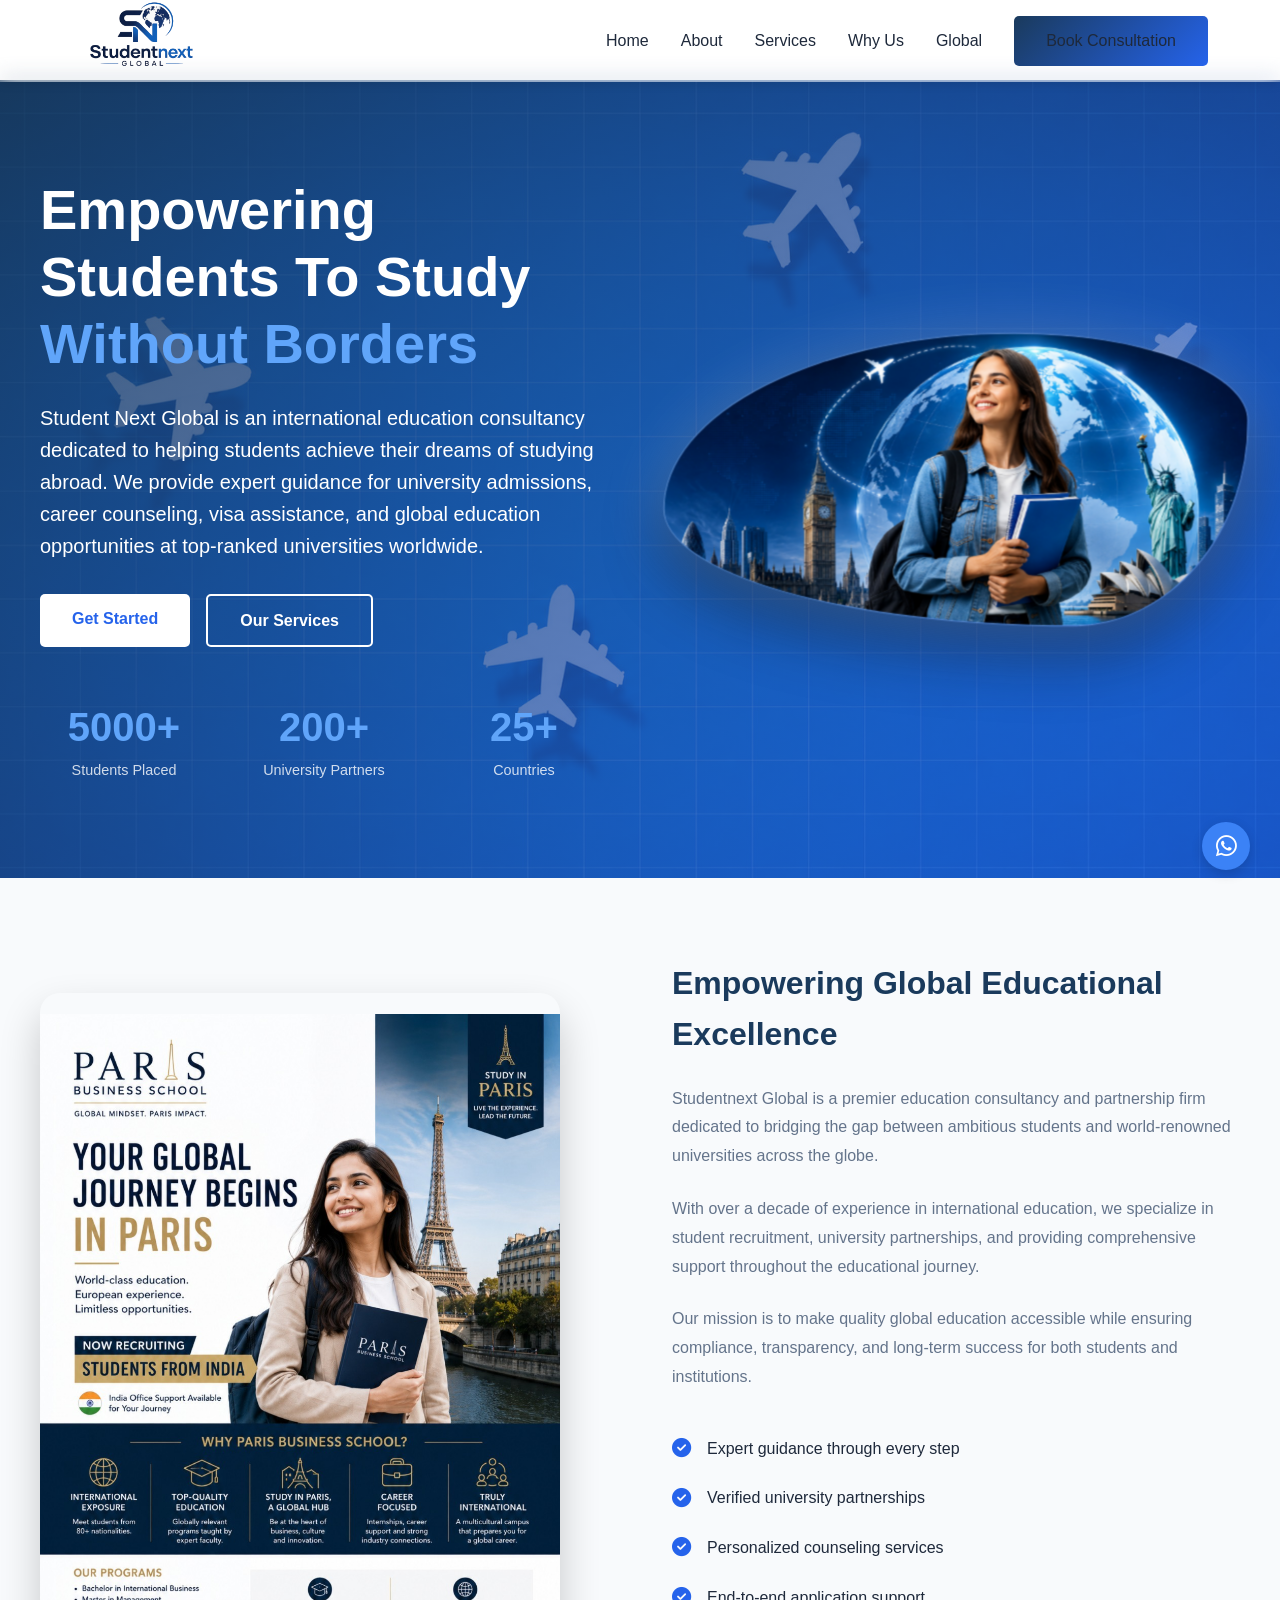
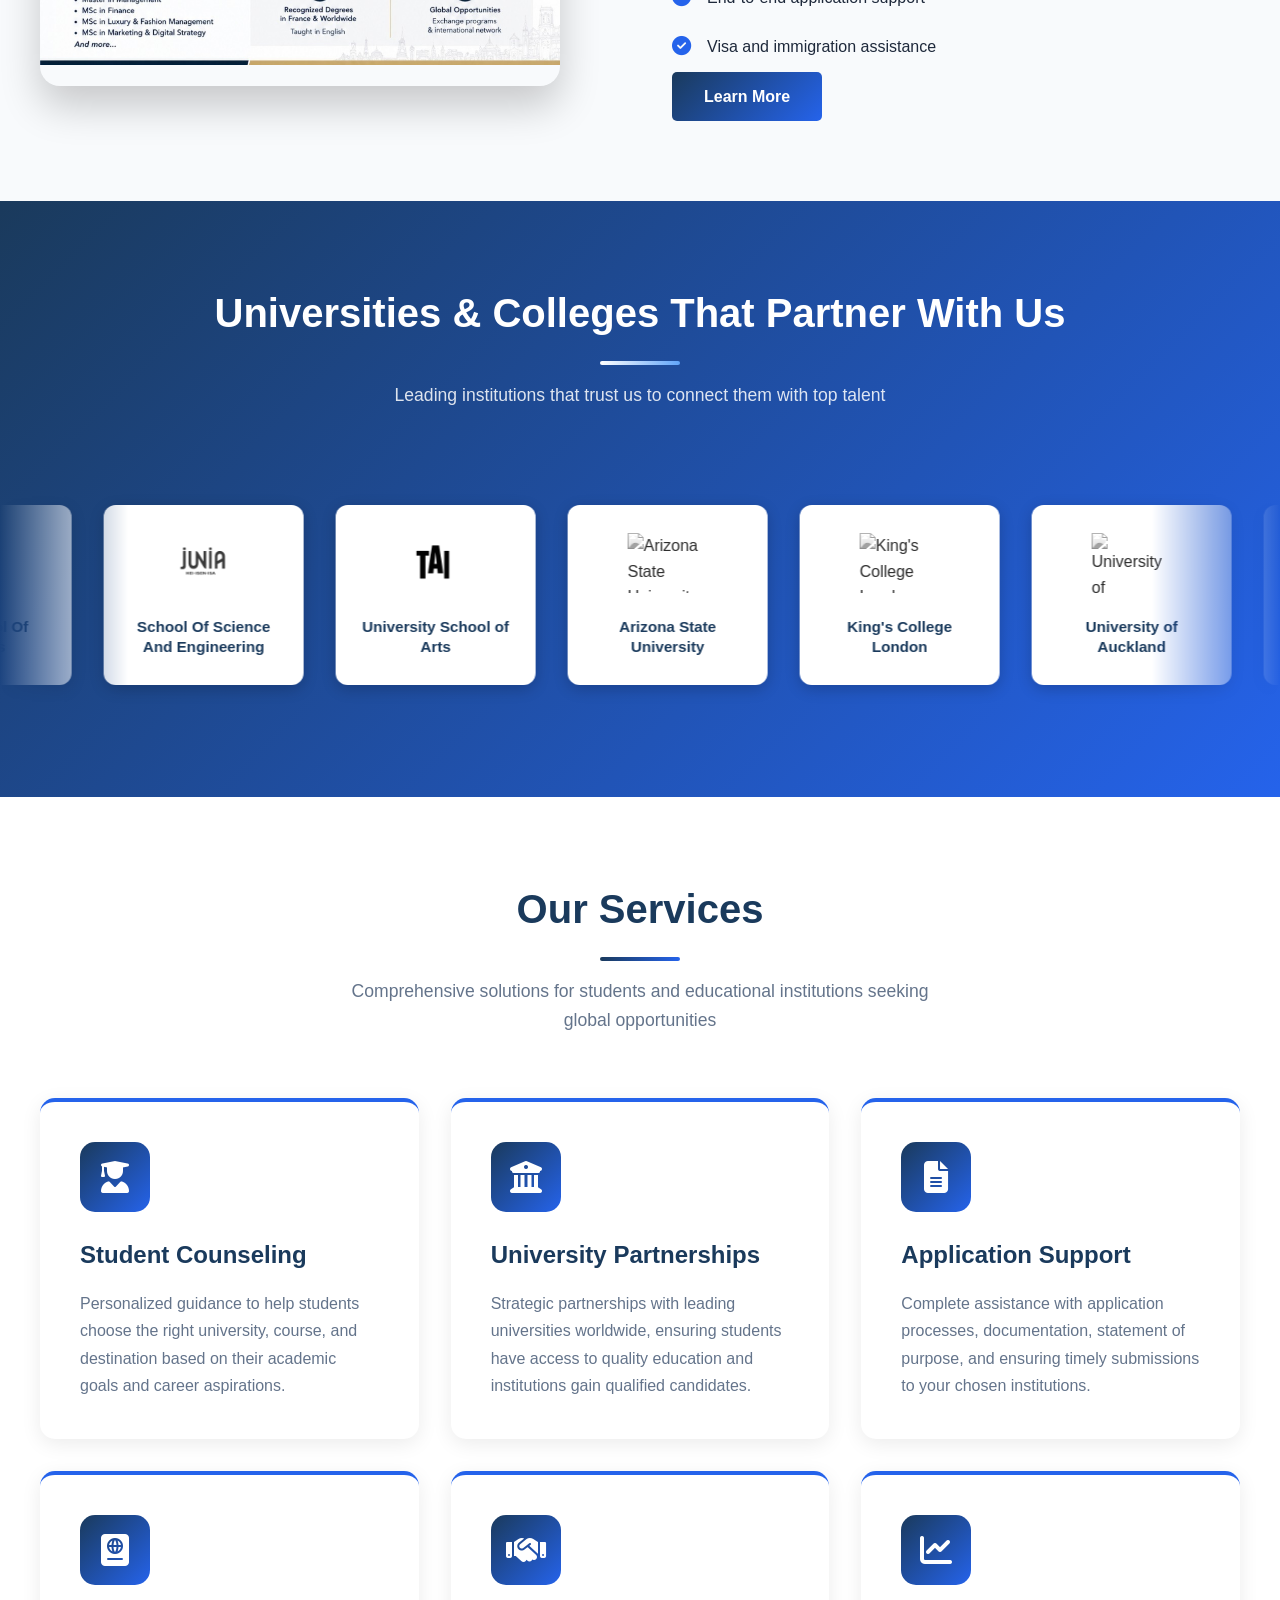
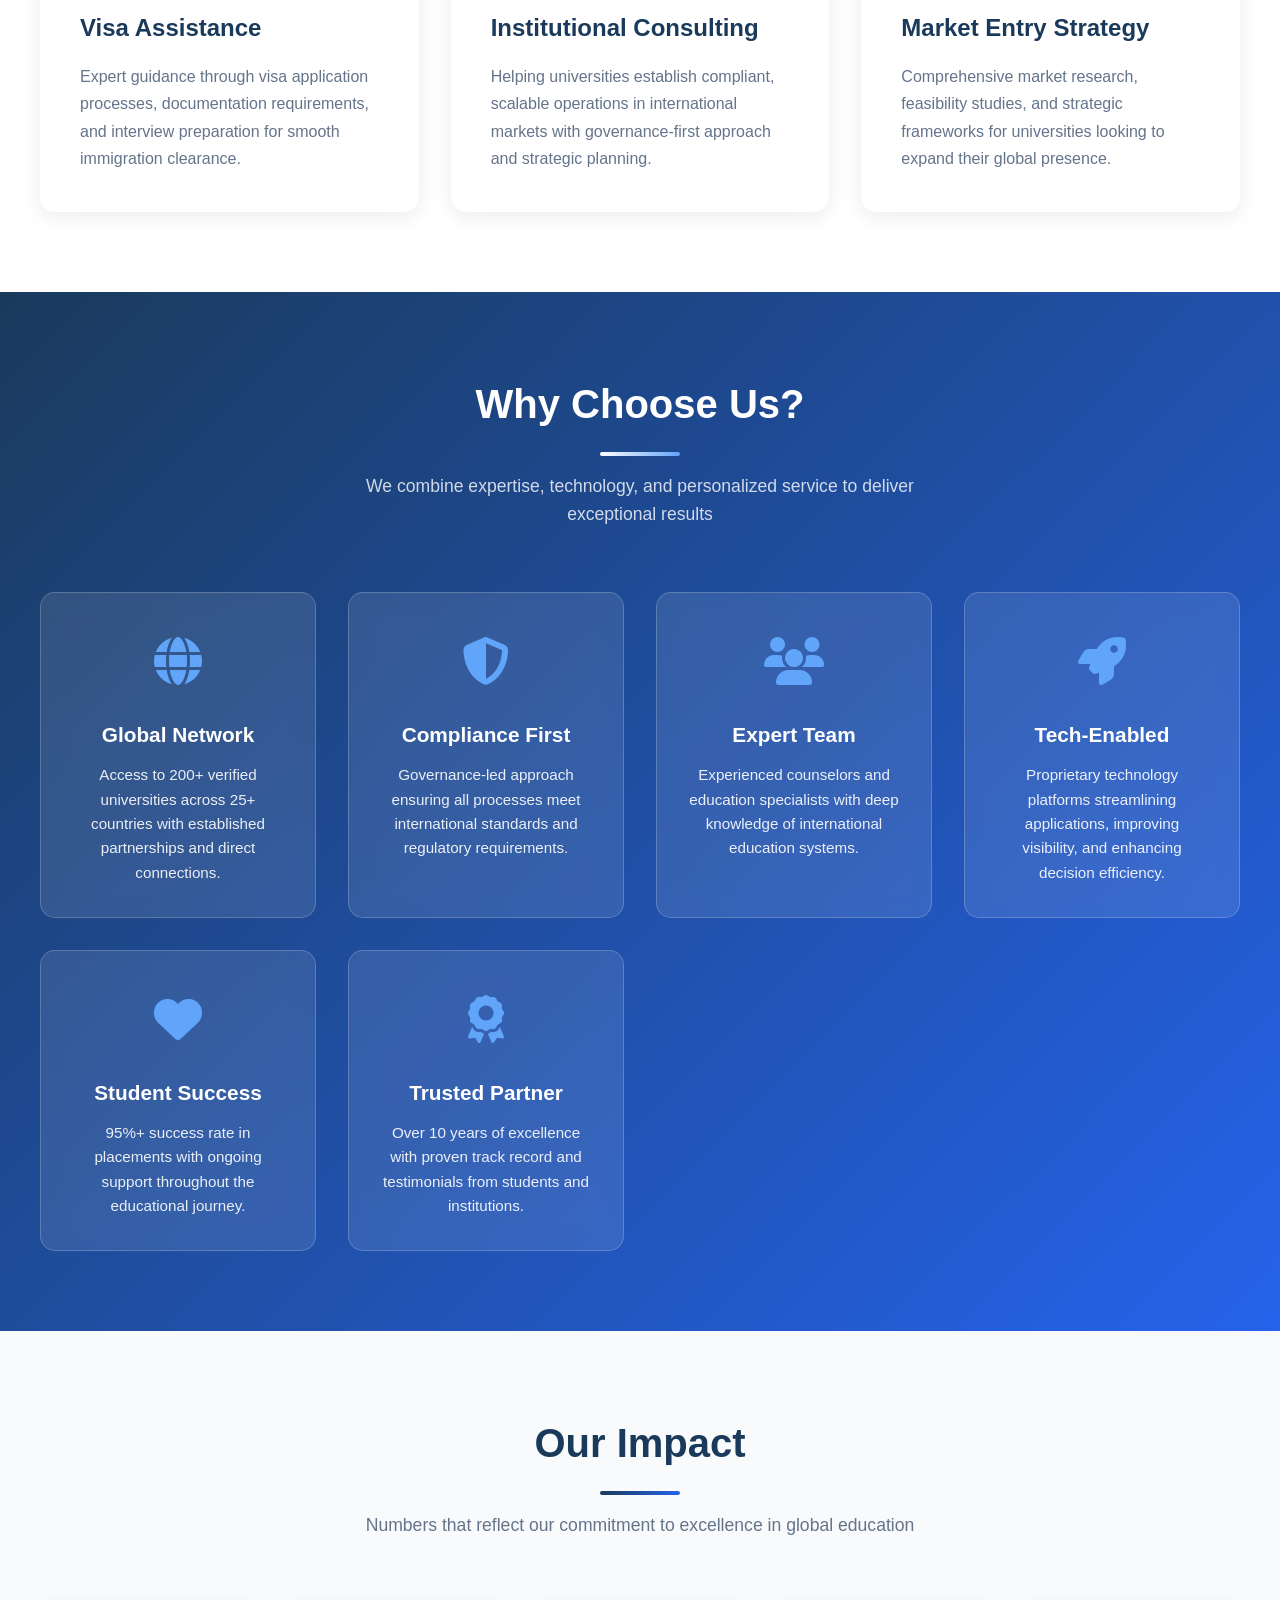
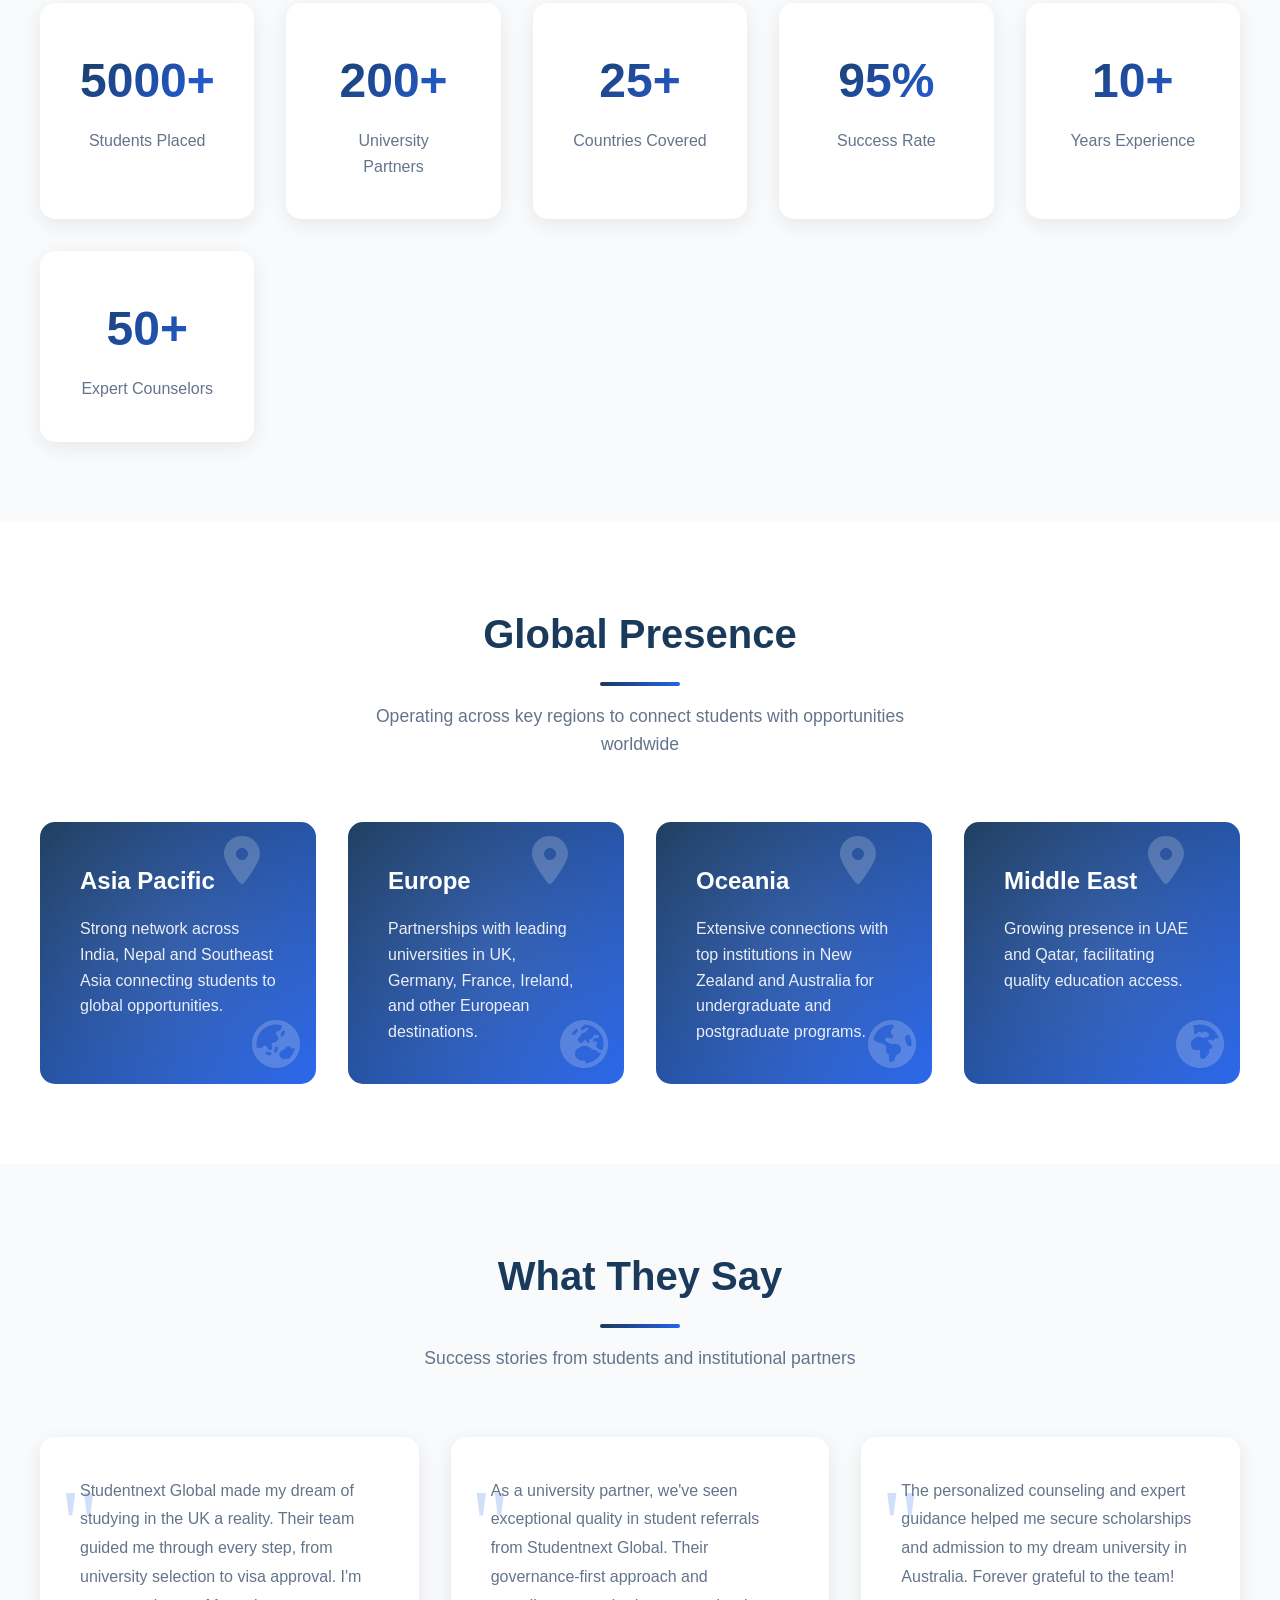
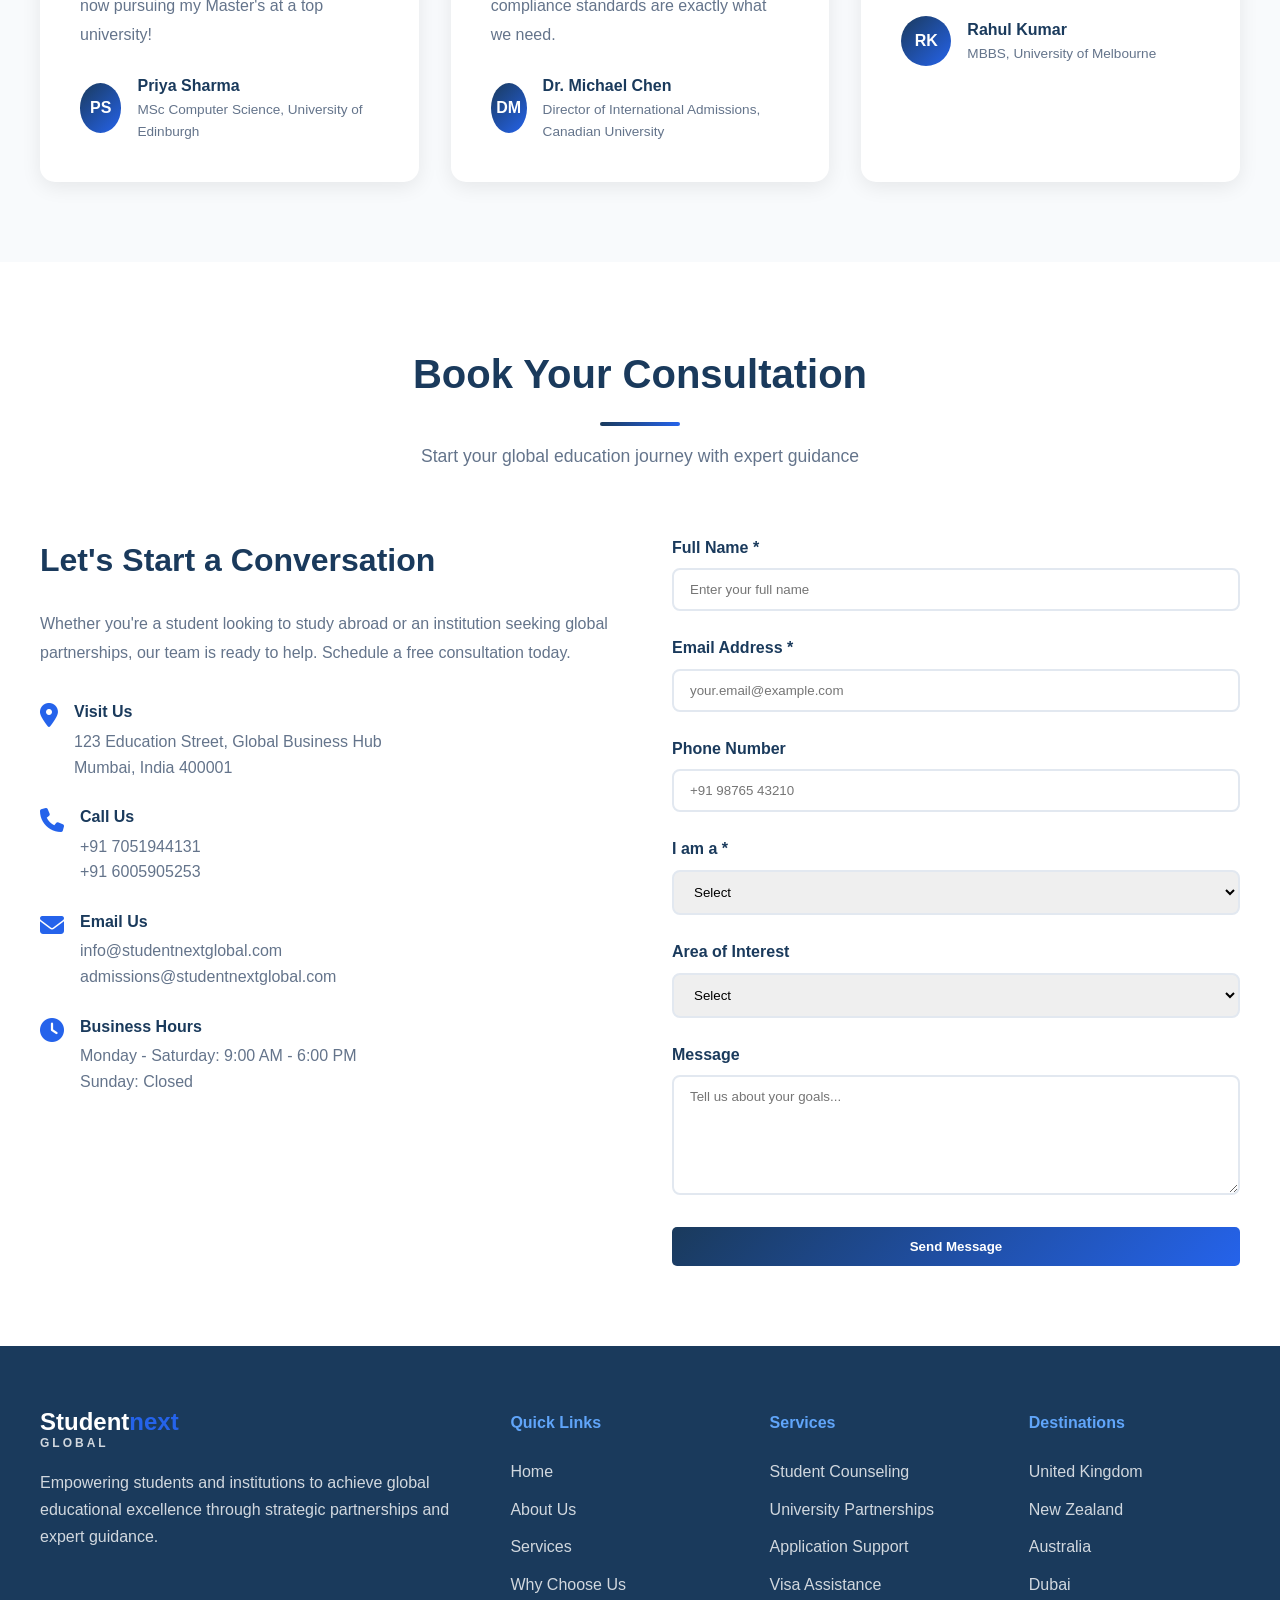
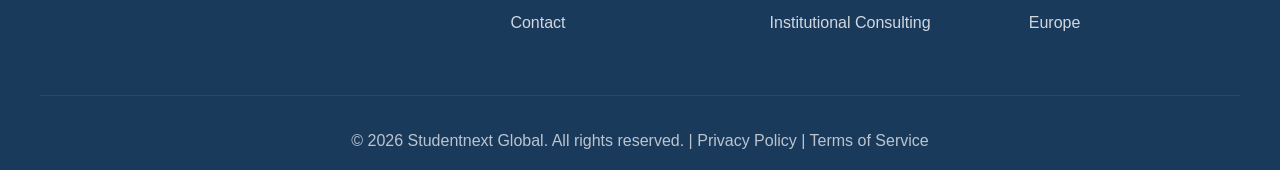
==== commit f5d745c7: "Add files via upload" ====
--- a/index.html
+++ b/index.html
@@ -1,5 +1,6 @@
 <!DOCTYPE html>
 <html lang="en">
+<!---Who ever edits this in future i have left you some tags you can use them ---->
 
 <head>
     <meta charset="UTF-8">
@@ -73,7 +74,7 @@
             </div>
         <div class="hero-image" id="heroImage">
   <div class="hero-tilt" id="heroTilt">
-    <img src="assets/images/hero-image%20.png" alt="Hero image" class="hero-main-image">
+    <img src="assets/images/hero-image.jpeg" alt="Hero image" class="hero-main-image">
   </div>
 </div>
         </div>
@@ -87,11 +88,11 @@
 <div class="slideshow-3d-wrap">
     <div class="slideshow-container">
         <div class="slide-track">
-            <img src="assets/images/slide4.png" alt="0" class="slide-clone">
+            <img src="assets/images/slide4.jpeg" alt="0" class="slide-clone">
             <img src="assets/images/slide1.jpeg" alt="1">
-            <img src="assets/images/slide2.png" alt="2">
-            <img src="assets/images/slide3.png" alt="3">
-            <img src="assets/images/slide4.png" alt="4">
+            <img src="assets/images/slide2.jpeg" alt="2">
+            <img src="assets/images/slide3.jpeg" alt="3">
+            <img src="assets/images/slide4.jpeg" alt="4">
             <img src="assets/images/slide1.jpeg" alt="5" class="slide-clone">
         </div>
     </div>
@@ -477,13 +478,14 @@
                         <div class="logo-sub logo-sub-light">GLOBAL</div>
                     </div>
                     <p>Empowering students and institutions to achieve global educational excellence through strategic partnerships and expert guidance.</p>
-                    <div class="social-links">
+                  <!--  <div class="social-links">
                         <a href="#"><i class="fab fa-facebook-f"></i></a>
                         <a href="#"><i class="fab fa-twitter"></i></a>
                         <a href="#"><i class="fab fa-linkedin-in"></i></a>
                         <a href="#"><i class="fab fa-instagram"></i></a>
                         <a href="#"><i class="fab fa-youtube"></i></a>
-                    </div>
+                    </div> 
+                    --->
                 </div>
                 <div class="footer-column">
                     <h4>Quick Links</h4>
@@ -522,6 +524,10 @@
         </div>
     </footer>
     <button id="scrollTopBtn" aria-label="Scroll to top">↑</button>
+    <!-- WhatsApp Button -->
+<a href="https://wa.me/919682334131" target="_blank" rel="noopener noreferrer" class="whatsapp-btn" id="whatsappBtn" aria-label="Chat on WhatsApp">
+  <i class="fab fa-whatsapp"></i>
+</a>
 
   <script>
       // FormSubmit mail format
@@ -794,7 +800,7 @@
     }
 
     let position = 0;
-    let speed = 0.5; // Adjust for faster/slower
+    let speed = 1.2; // Adjust for faster/slower
     let isPaused = false;
     let animationId;
 
@@ -820,7 +826,48 @@
 
     animate();
 });
-      
+      //Whatsapp btn 
+      document.addEventListener("DOMContentLoaded", () => {
+  const scrollBtn = document.getElementById("scrollTopBtn");
+  const whatsappBtn = document.getElementById("whatsappBtn");
+  if (!scrollBtn) return;
+
+  window.addEventListener("scroll", () => {
+    const show = window.scrollY > 300;
+    scrollBtn.classList.toggle("show", show);
+    if (whatsappBtn) whatsappBtn.classList.toggle("shifted", show);
+  });
+
+  scrollBtn.addEventListener("click", () => {
+    window.scrollTo({ top: 0, behavior: "smooth" });
+  });
+});
+   // Nav Hamburger
+document.addEventListener("DOMContentLoaded", () => {
+  const toggle = document.querySelector(".mobile-menu");
+  const icon = toggle.querySelector("i");
+  const nav = document.querySelector(".nav-links");
+  if (!toggle || !nav) return;
+
+  toggle.addEventListener("click", () => {
+    const isActive = nav.classList.toggle("nav-active");
+    icon.className = isActive ? "fas fa-times" : "fas fa-bars";
+  });
+
+  nav.querySelectorAll("a").forEach(link => {
+    link.addEventListener("click", () => {
+      nav.classList.remove("nav-active");
+      icon.className = "fas fa-bars";
+    });
+  });
+
+  document.addEventListener("click", (e) => {
+    if (!nav.contains(e.target) && !toggle.contains(e.target)) {
+      nav.classList.remove("nav-active");
+      icon.className = "fas fa-bars";
+    }
+  });
+});
 </script>
 
 
--- a/styles.css
+++ b/styles.css
@@ -240,7 +240,32 @@
     background: var(--white);
     color: var(--navy-medium);
 }
-
+.whatsapp-btn {
+  position: fixed;
+  bottom: 30px;
+  right: 30px;
+  width: 48px;
+  height: 48px;
+  background: #3b82f6;
+  color: white;
+  border-radius: 50%;
+  display: flex;
+  align-items: center;
+  justify-content: center;
+  font-size: 24px;
+  text-decoration: none;
+  box-shadow: 0 4px 12px rgba(0,0,0,0.15);
+  transition: right 0.3s ease, background 0.3s ease, transform 0.3s ease;
+  z-index: 998;
+}
+.whatsapp-btn:hover {
+  background: #1da851;
+  transform: translateY(-3px);
+}
+/* Shifts left when scroll-to-top appears */
+.whatsapp-btn.shifted {
+  right: 90px;
+}
 /* ================================
    HERO SECTION
    ================================ */
@@ -279,7 +304,7 @@
 */
 .hero {
     margin-top: 80px;
-    background-image: url('assets/images/hero-background3.png');; /* ← Replace with your image */
+    background-image: url('assets/images/hero-background3.jpeg');; /* ← Replace with your image */
     background-size: cover;
     background-position: center;
     background-repeat: no-repeat;
@@ -646,11 +671,20 @@
     border-top: 4px solid var(--navy-medium);
 }
 
-.service-card:hover {
+/*.service-card:hover {
     transform: translateY(-10px);
     box-shadow: var(--shadow-lg);
 }
-
+*/
+.service-card:hover {
+  transform: translateY(-8px);
+  border-color: var(--blue-accent);
+  /* Glow + depth shadow */
+  box-shadow: 
+    0 0 20px var(--blue-accent),
+    0 0 40px rgba(0, 0, 0, 0.15),
+    0 12px 24px rgba(0, 0, 0, 0.12);
+}
 .service-icon {
     width: 70px;
     height: 70px;
@@ -1068,7 +1102,7 @@
   right: 30px;
   width: 48px;
   height: 48px;
-  background: #1a3a5c; /* Matches your site's primary blue */
+  background: #3b82f6; /* Matches your site's primary blue */
   color: white;
   border: none;
   border-radius: 50%;
@@ -1179,4 +1213,48 @@
         box-shadow: var(--shadow-md);
         gap: 1rem;
     }
+}
+
+/* Navbar Mobile */
+@media (max-width: 991px) {
+
+  .nav-links {
+    display: none;
+  }
+  
+  
+  .nav-links.nav-active {
+    display: flex;
+    position: fixed;
+    top: 70px; /* 🔑 CHANGE THIS to match your exact header height */
+    left: 50%;
+    width: 50%;
+    background: var(--white, #ffffff);
+    flex-direction: column;
+    align-items: center;
+    padding: 2rem 0;
+    gap: 1.5rem;
+    margin: 0;
+    list-style: none;
+    box-shadow: 0 8px 20px rgba(0,0,0,0.1);
+    z-index: 999;
+    animation: navSlide 0.3s ease forwards;
+  }
+  
+  .mobile-menu {
+    display: flex;
+    align-items: center;
+    justify-content: center;
+    width: 44px;
+    height: 44px;
+    cursor: pointer;
+    font-size: 1.5rem;
+    color: var(--navy-dark);
+    z-index: 1000;
+  }
+}
+
+@keyframes navSlide {
+  from { opacity: 0; transform: translateY(-10px); }
+  to { opacity: 1; transform: translateY(0); }
 }
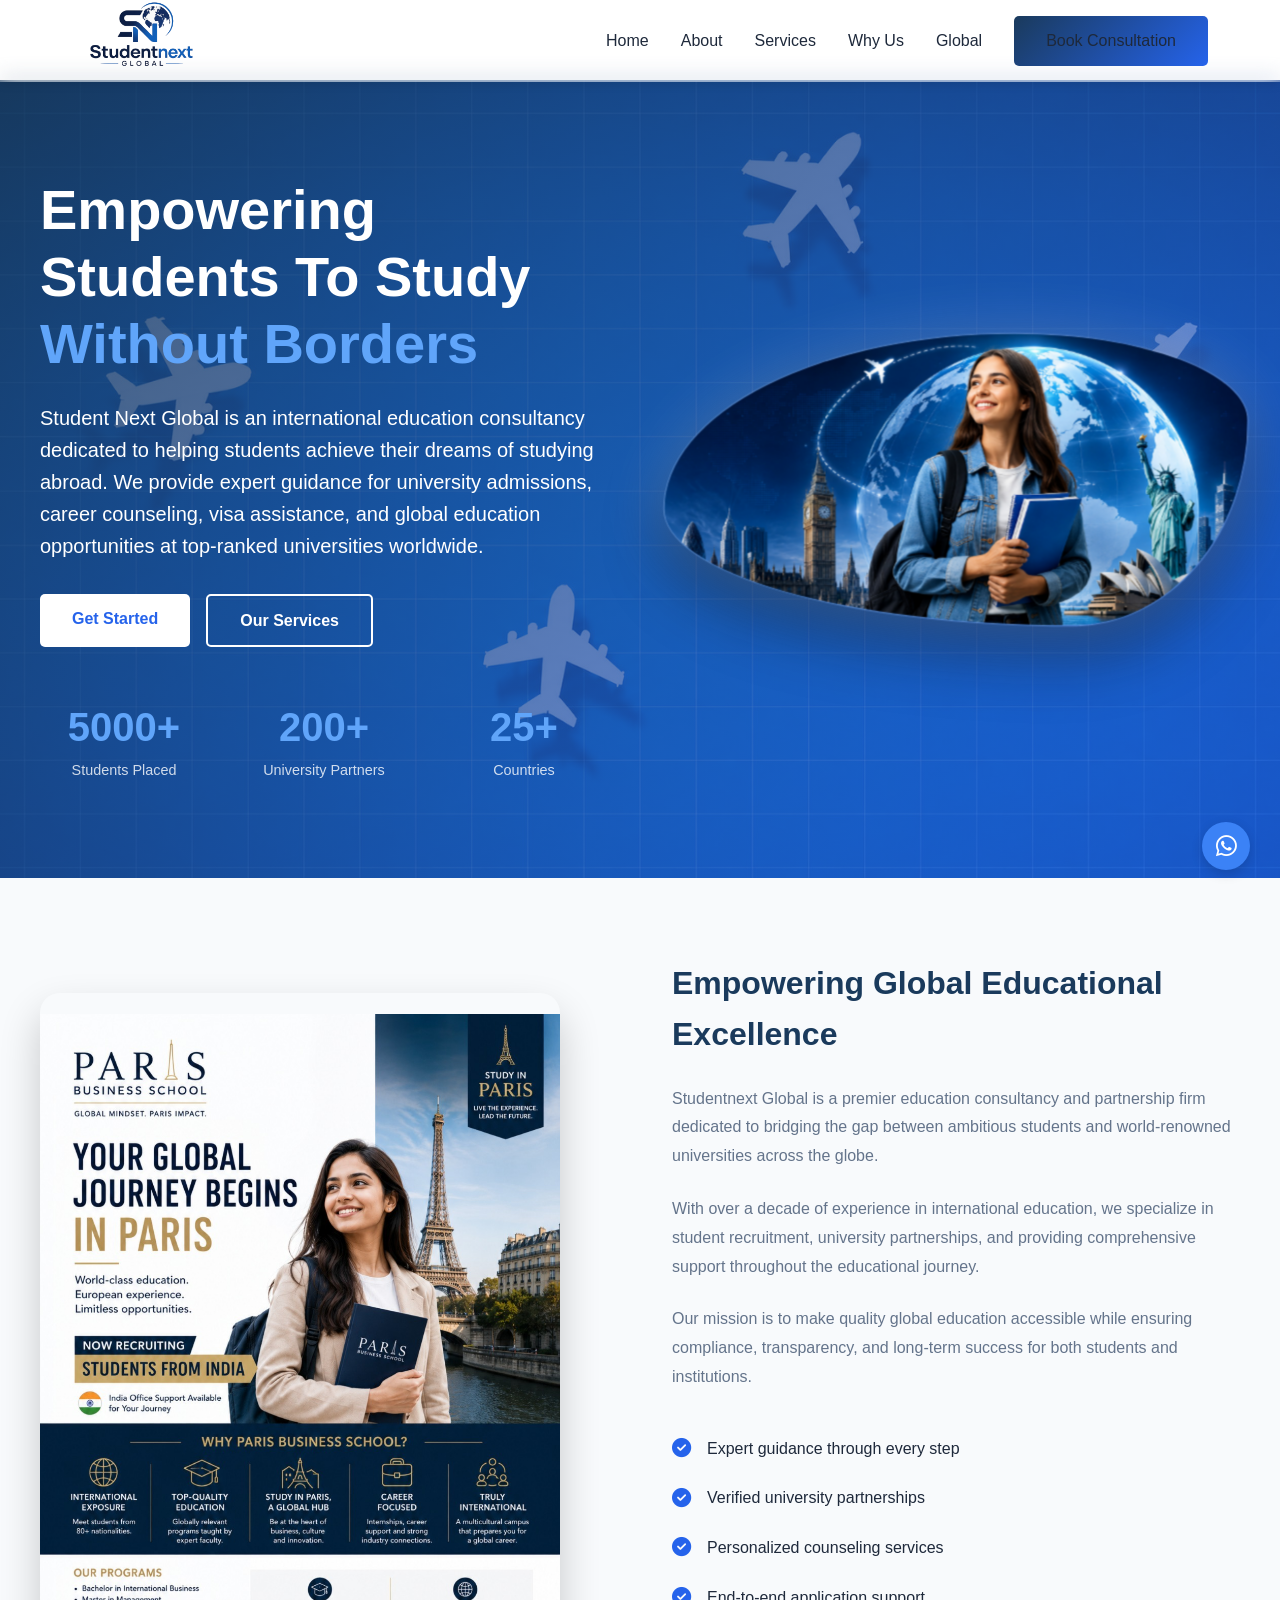
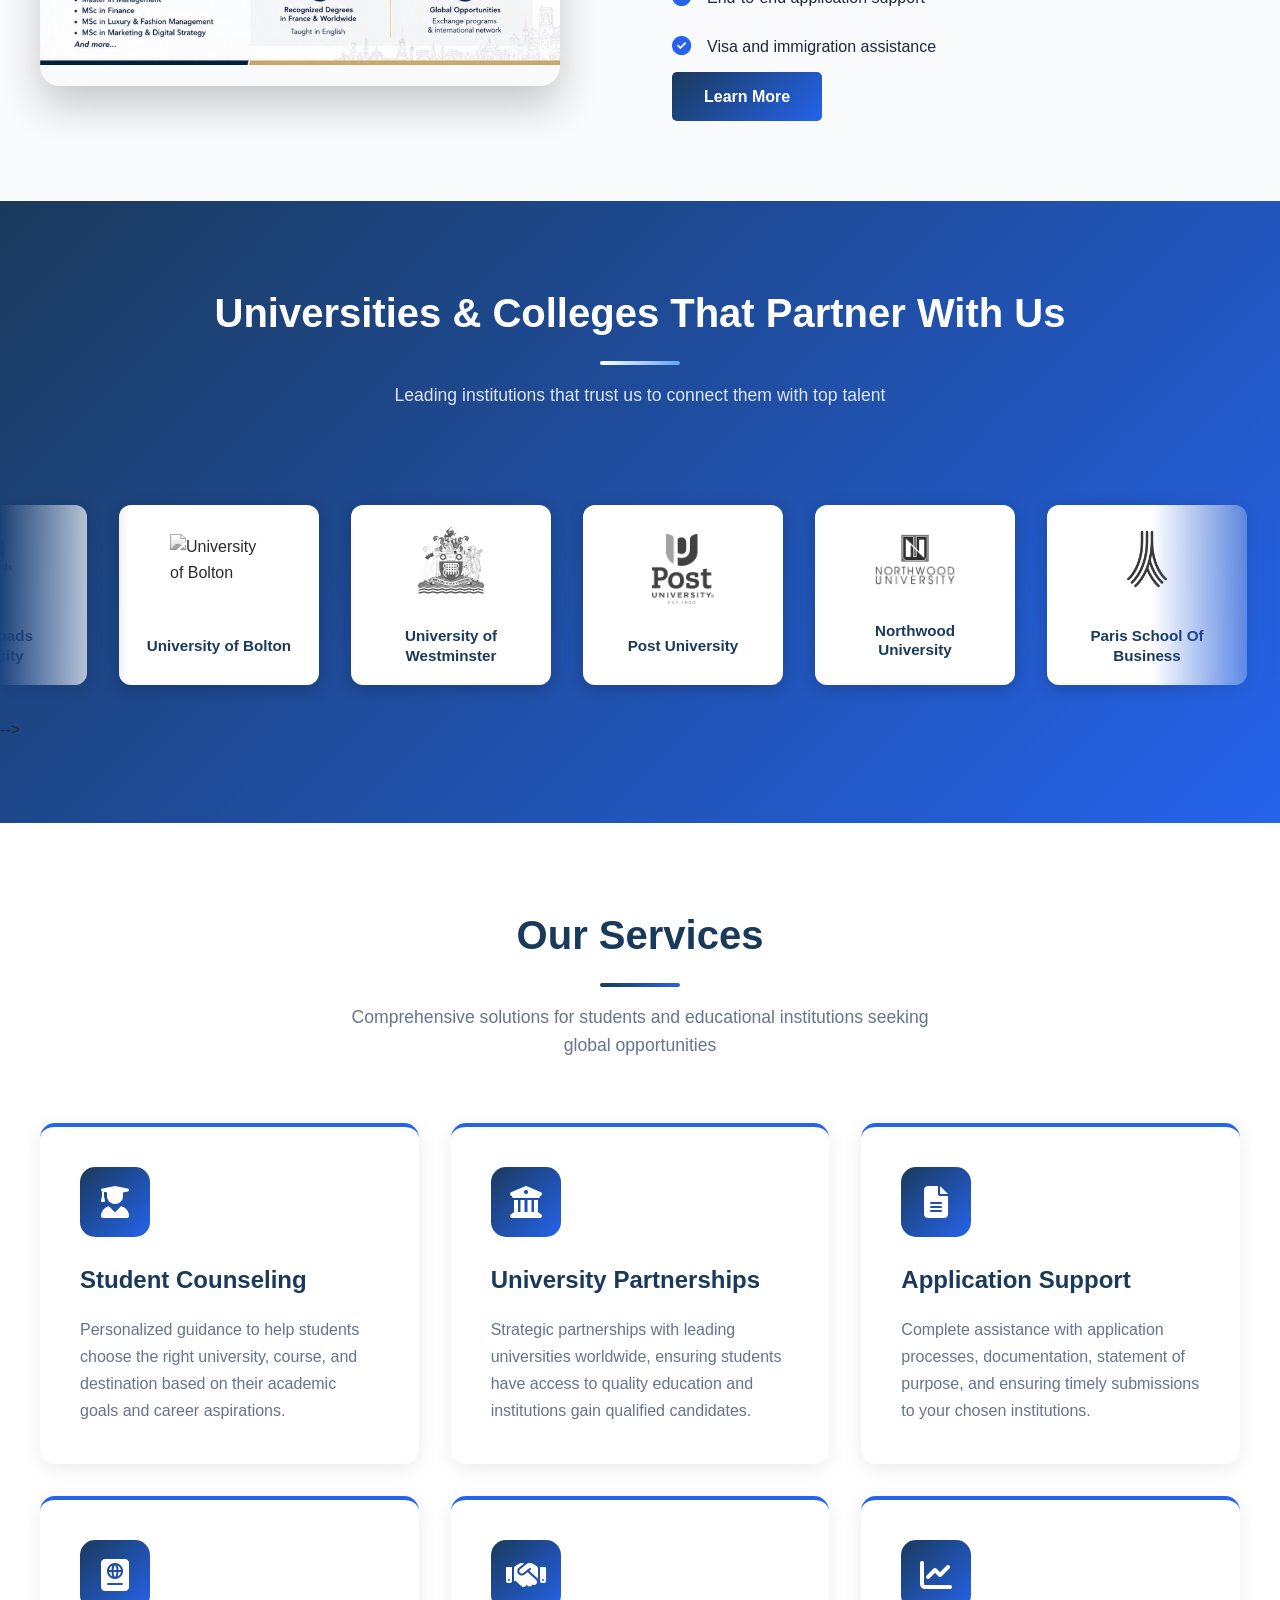
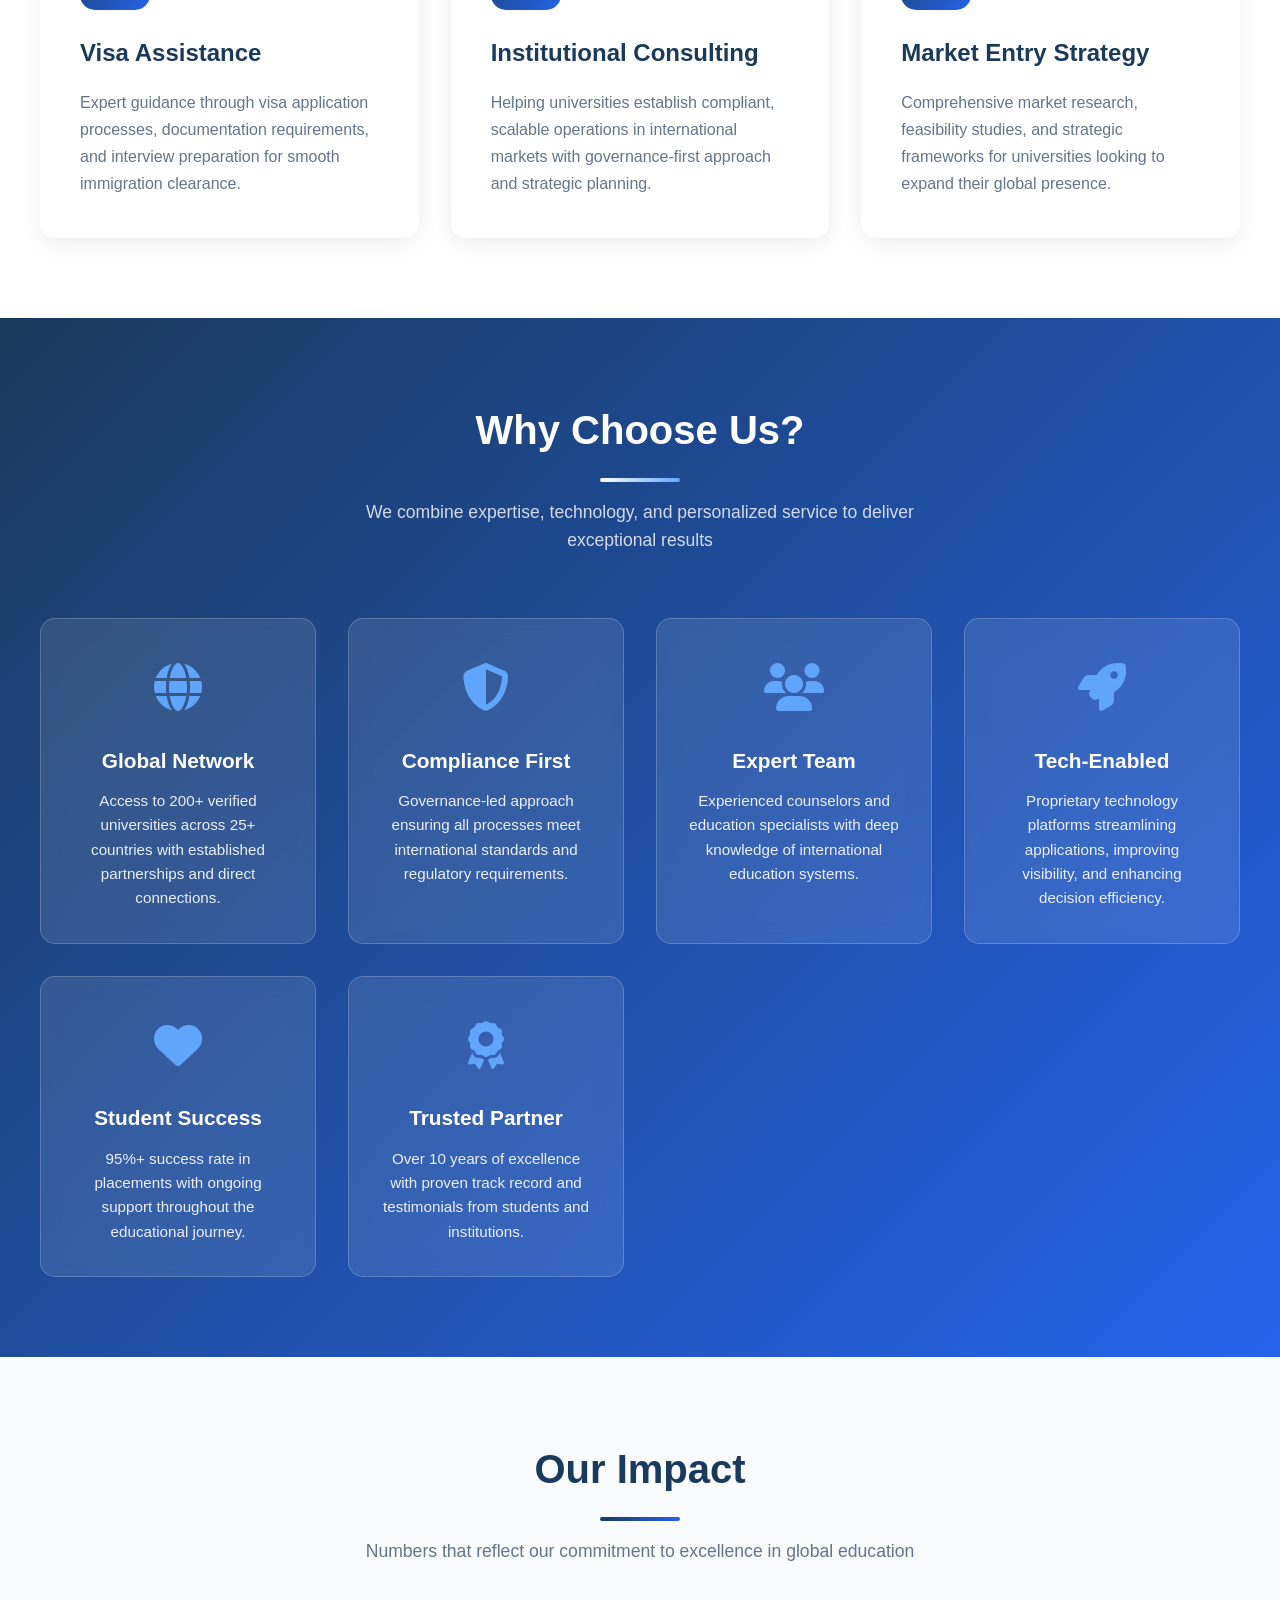
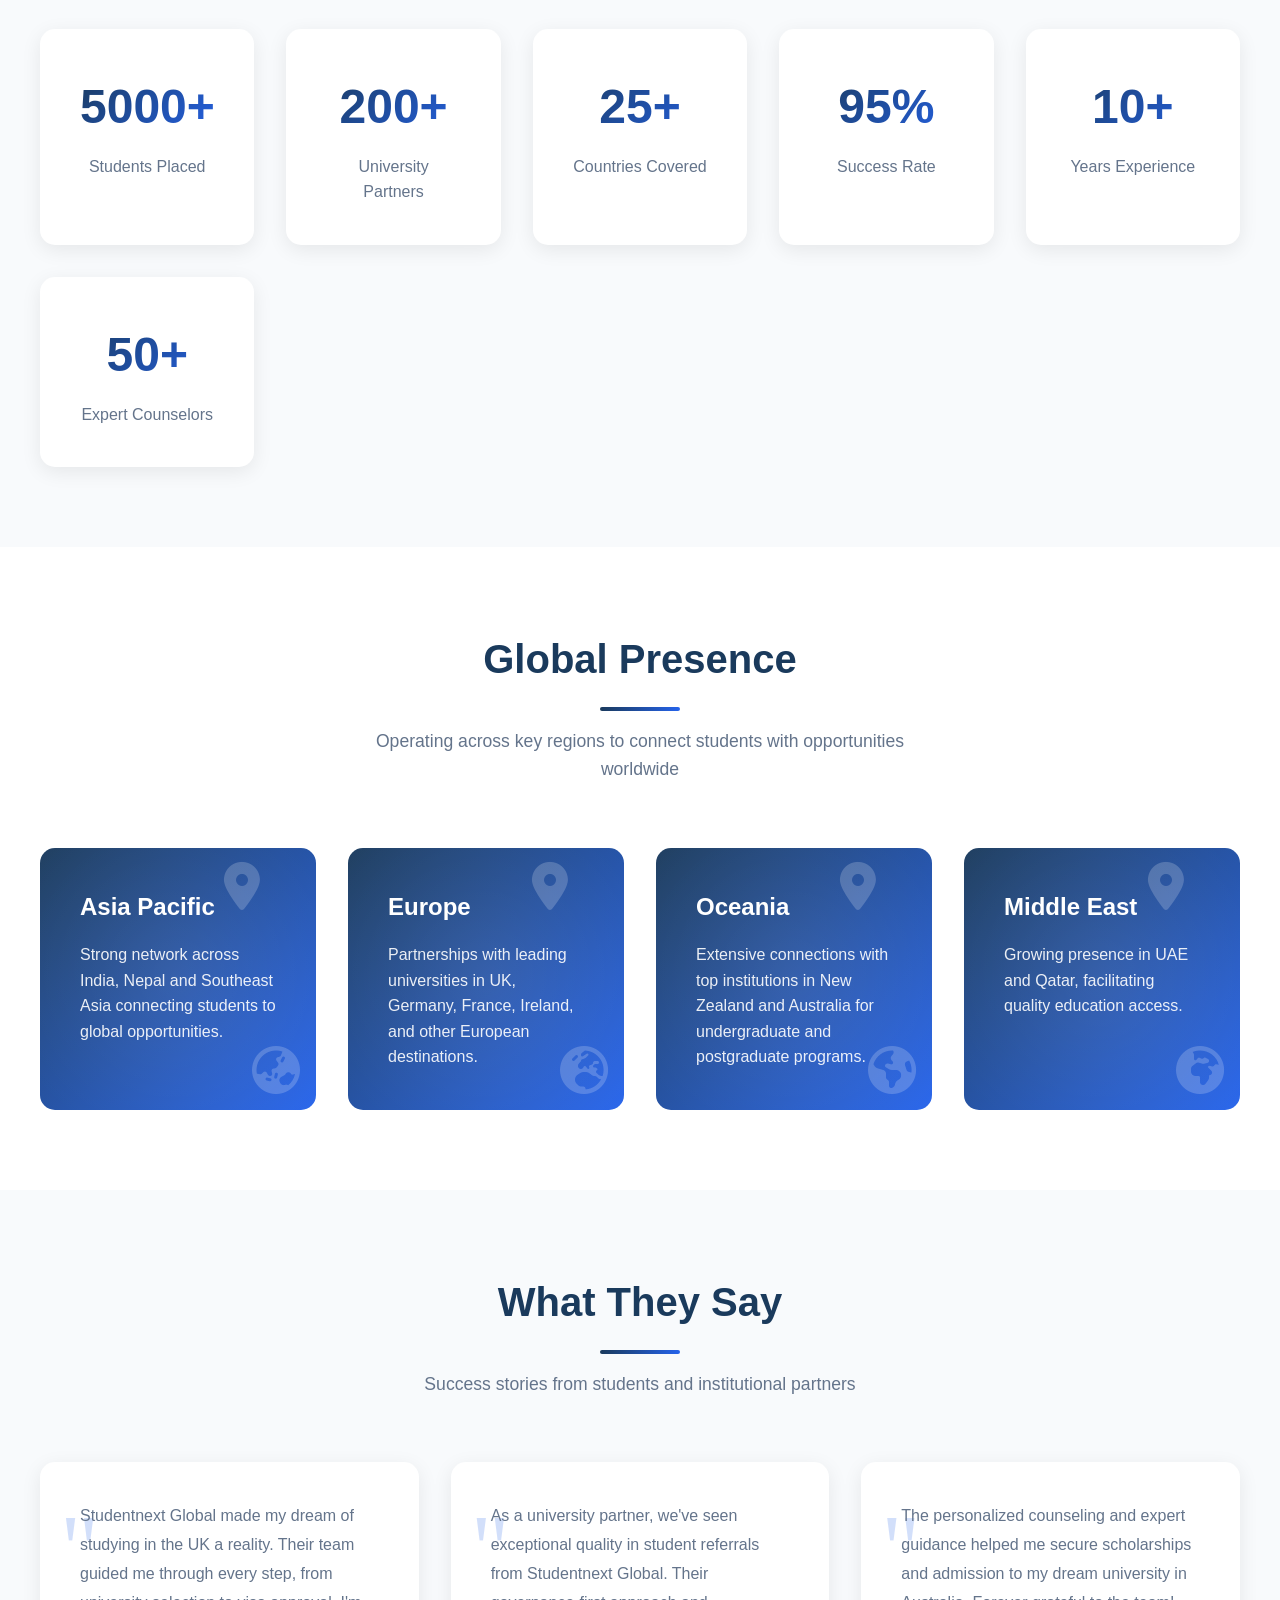
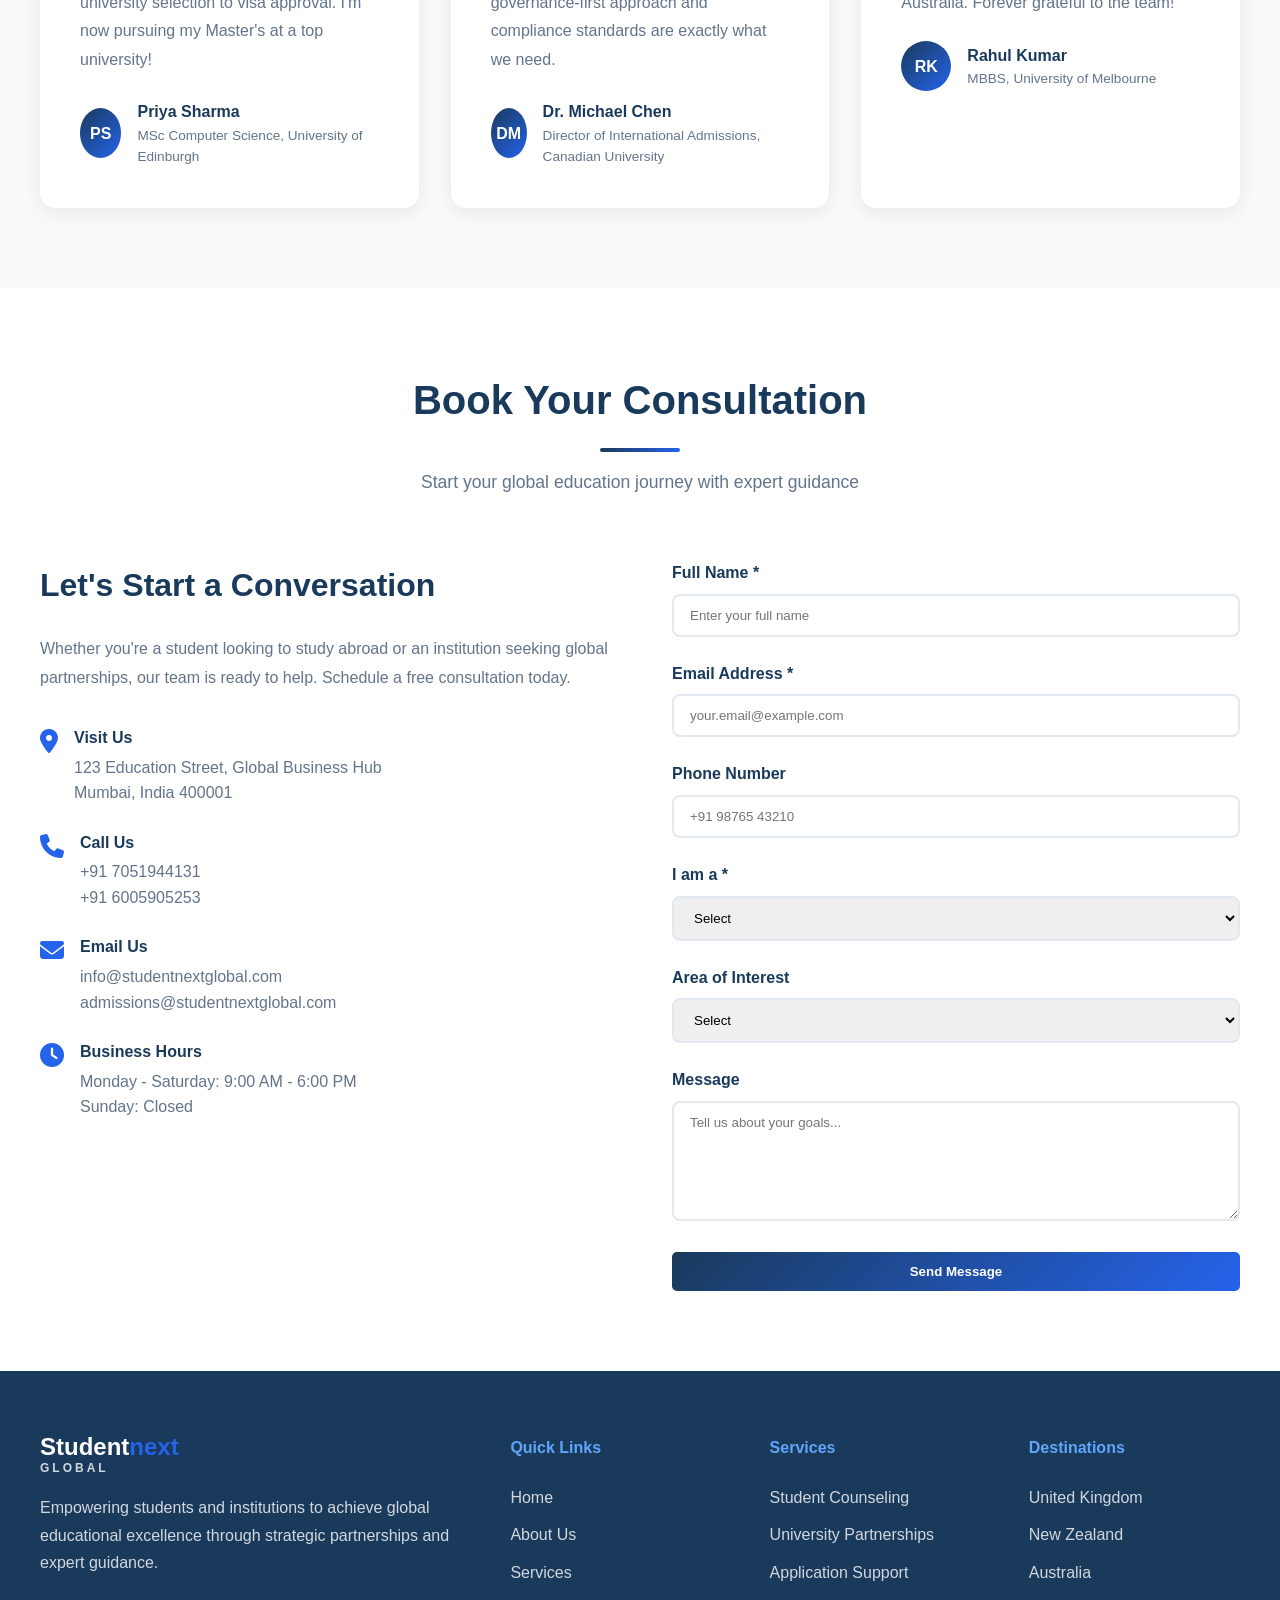
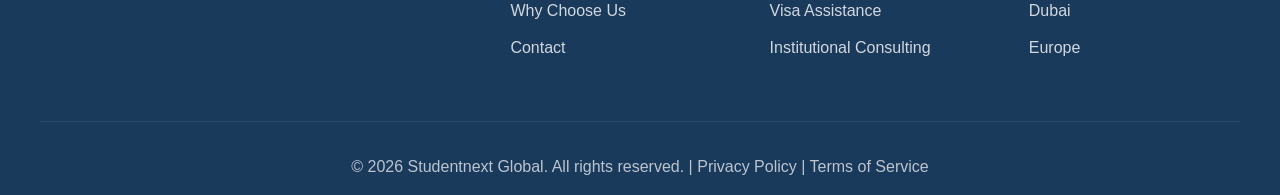
==== commit 281e7bc9: "Add files via upload" ====
--- a/index.html
+++ b/index.html
@@ -115,7 +115,7 @@
         </div>
     </section>
 <!-- Partner Universities Section -->
-<section class="partners-section">
+   <section class="partners-section">
     <div class="container">
         <div class="section-header">
             <h2>Universities & Colleges That Partner With Us</h2>
@@ -126,59 +126,564 @@
     
     <div class="marquee-wrapper">
     <div class="marquee-track">
-        <!-- GROUP 1 -->
-        <div class="uni-card">
-            <img src="assets/icons/PSB_logo.png" alt="Paris School Of Business" class="uni-logo-img">
-            <div class="uni-name">Paris School Of Business</div>
-        </div>
-        <div class="uni-card">
-            <img src="assets/icons/JUNIA_logo.png" alt="JUNIA" class="uni-logo-img">
-            <div class="uni-name">School Of Science And Engineering</div>
-        </div>
-        <div class="uni-card">
-            <img src="assets/icons/TAI_logo.png" alt="TAI" class="uni-logo-img">
-            <div class="uni-name">University School of Arts </div>
-        </div>
-        <div class="uni-card">
-            <img src="assets/logos/arizona.png" alt="Arizona State University" class="uni-logo-img">
-            <div class="uni-name">Arizona State University</div>
-        </div>
-        <div class="uni-card">
-            <img src="assets/logos/kings.png" alt="King's College London" class="uni-logo-img">
-            <div class="uni-name">King's College London</div>
-        </div>
-        <div class="uni-card">
-            <img src="assets/logos/auckland.png" alt="University of Auckland" class="uni-logo-img">
-            <div class="uni-name">University of Auckland</div>
-        </div>
-
-        <!-- GROUP 2 (Exact Duplicate for Seamless Loop) -->
-        <div class="uni-card">
-            <img src="assets/icons/PSB_logo.png" alt="Paris School Of Business" class="uni-logo-img">
-            <div class="uni-name">Paris School Of Business</div>
-        </div>
-        <div class="uni-card">
-            <img src="assets/icons/JUNIA_logo.png" alt="JUNIA" class="uni-logo-img">
-            <div class="uni-name">school of science and engineering</div>
-        </div>
-        <div class="uni-card">
-            <img src="assets/icons/TAI_logo.png" alt="TAI" class="uni-logo-img">
-            <div class="uni-name">University School of Arts </div>
-        </div>
-        <div class="uni-card">
-            <img src="assets/logos/arizona.png" alt="Arizona State University" class="uni-logo-img">
-            <div class="uni-name">Arizona State University</div>
-        </div>
-        <div class="uni-card">
-            <img src="assets/logos/kings.png" alt="King's College London" class="uni-logo-img">
-            <div class="uni-name">King's College London</div>
-        </div>
-        <div class="uni-card">
-            <img src="assets/logos/auckland.png" alt="University of Auckland" class="uni-logo-img">
-            <div class="uni-name">University of Auckland</div>
-        </div>
-    </div>
+    <!-- ==================== GROUP 1 (24 Universities) ==================== -->
+    
+    <!-- 🇨🇦 Canada -->
+    <div class="uni-card">
+        <img src="assets/icons/Crandall_logo.png" alt="Crandall University" class="uni-logo-img">
+        <div class="uni-name">Crandall University</div>
+        <div class="uni-info">
+            <div class="info-row"><i class="fas fa-globe"></i> <span>🇨 Moncton, Canada</span></div>
+            <div class="info-row"><i class="fas fa-building"></i> <span>Private Liberal Arts</span></div>
+            <div class="info-row"><i class="fas fa-graduation-cap"></i> <span>Business, Arts, Education</span></div>
+            <div class="info-row"><i class="fas fa-calendar"></i> <span>Founded 1949</span></div>
+        </div>
+    </div>
+    
+    <div class="uni-card">
+        <img src="assets/icons/RRU_logo.avif" alt="Royal Roads University" class="uni-logo-img">
+        <div class="uni-name">Royal Roads University</div>
+        <div class="uni-info">
+            <div class="info-row"><i class="fas fa-globe"></i> <span>🇨🇦 British Columbia, Canada</span></div>
+            <div class="info-row"><i class="fas fa-building"></i> <span>Public Research University</span></div>
+            <div class="info-row"><i class="fas fa-graduation-cap"></i> <span>On-campus & Online Programs</span></div>
+            <div class="info-row"><i class="fas fa-calendar"></i> <span>Founded 1995</span></div>
+        </div>
+    </div>
+    
+    <!-- 🇬🇧 United Kingdom -->
+    <div class="uni-card">
+        <img src="assets/icons/bolton.png" alt="University of Bolton" class="uni-logo-img">
+        <div class="uni-name">University of Bolton</div>
+        <div class="uni-info">
+            <div class="info-row"><i class="fas fa-globe"></i> <span>🇬🇧 Greater Manchester, UK</span></div>
+            <div class="info-row"><i class="fas fa-building"></i> <span>Public University</span></div>
+            <div class="info-row"><i class="fas fa-graduation-cap"></i> <span>Undergraduate & Postgraduate</span></div>
+            <div class="info-row"><i class="fas fa-info-circle"></i> <span>Teaching Excellence</span></div>
+        </div>
+    </div>
+    
+    <div class="uni-card">
+        <img src="assets/icons/University_of_Westminster.svg" alt="University of Westminster" class="uni-logo-img">
+        <div class="uni-name">University of Westminster</div>
+        <div class="uni-info">
+            <div class="info-row"><i class="fas fa-globe"></i> <span>🇬🇧 London, UK</span></div>
+            <div class="info-row"><i class="fas fa-building"></i> <span>Public University</span></div>
+            <div class="info-row"><i class="fas fa-graduation-cap"></i> <span>Four London Campuses</span></div>
+            <div class="info-row"><i class="fas fa-calendar"></i> <span>Founded 1838</span></div>
+        </div>
+    </div>
+    
+    <!-- 🇺🇸 USA -->
+    <div class="uni-card">
+        <img src="assets/icons/Post_University_logo.webp" alt="Post University" class="uni-logo-img">
+        <div class="uni-name">Post University</div>
+        <div class="uni-info">
+            <div class="info-row"><i class="fas fa-globe"></i> <span>🇺🇸 Connecticut, USA</span></div>
+            <div class="info-row"><i class="fas fa-building"></i> <span>Regionally Accredited</span></div>
+            <div class="info-row"><i class="fas fa-graduation-cap"></i> <span>Online & On-campus Degrees</span></div>
+            <div class="info-row"><i class="fas fa-calendar"></i> <span>Founded 1890</span></div>
+        </div>
+    </div>
+    
+    <div class="uni-card">
+        <img src="assets/icons/Northwood_logo.png" alt="Northwood University" class="uni-logo-img">
+        <div class="uni-name">Northwood University</div>
+        <div class="uni-info">
+            <div class="info-row"><i class="fas fa-globe"></i> <span>🇺🇸 Michigan, USA</span></div>
+            <div class="info-row"><i class="fas fa-building"></i> <span>Private University</span></div>
+            <div class="info-row"><i class="fas fa-graduation-cap"></i> <span>Free-Enterprise Business</span></div>
+            <div class="info-row"><i class="fas fa-info-circle"></i> <span>Career-Focused</span></div>
+        </div>
+    </div>
+    
+    <!-- 🇫 France -->
+    <div class="uni-card">
+        <img src="assets/icons/PSB_logo.png" alt="Paris School Of Business" class="uni-logo-img">
+        <div class="uni-name">Paris School Of Business</div>
+        <div class="uni-info">
+            <div class="info-row"><i class="fas fa-globe"></i> <span>🇫 Paris, France</span></div>
+            <div class="info-row"><i class="fas fa-building"></i> <span>Private Business School</span></div>
+            <div class="info-row"><i class="fas fa-graduation-cap"></i> <span>BBA, MSc, MBA, DBA</span></div>
+            <div class="info-row"><i class="fas fa-calendar"></i> <span>Founded 1974</span></div>
+        </div>
+    </div>
+    
+    <div class="uni-card">
+        <img src="assets/icons/JUNIA_logo.png" alt="JUNIA" class="uni-logo-img">
+        <div class="uni-name">School Of Science And Engineering</div>
+        <div class="uni-info">
+            <div class="info-row"><i class="fas fa-globe"></i> <span>🇫🇷 Lille, France</span></div>
+            <div class="info-row"><i class="fas fa-building"></i> <span>Engineering School</span></div>
+            <div class="info-row"><i class="fas fa-graduation-cap"></i> <span>Agriculture, Digital, Health</span></div>
+            <div class="info-row"><i class="fas fa-info-circle"></i> <span>Science & Technology</span></div>
+        </div>
+    </div>
+    
+    <!-- 🇩 Germany -->
+    <div class="uni-card">
+        <img src="assets/icons/intl-logo.svg" alt="IU International University" class="uni-logo-img">
+        <div class="uni-name">IU International University</div>
+        <div class="uni-info">
+            <div class="info-row"><i class="fas fa-globe"></i> <span>🇩 Germany</span></div>
+            <div class="info-row"><i class="fas fa-building"></i> <span>Private University</span></div>
+            <div class="info-row"><i class="fas fa-graduation-cap"></i> <span>English-taught Programs</span></div>
+            <div class="info-row"><i class="fas fa-calendar"></i> <span>Founded 1998</span></div>
+        </div>
+    </div>
+    
+    <div class="uni-card">
+        <img src="assets/icons/Gisma_logo.png" alt="GISMA Business School" class="uni-logo-img">
+        <div class="uni-name">GISMA Business School</div>
+        <div class="uni-info">
+            <div class="info-row"><i class="fas fa-globe"></i> <span>🇩🇪 Germany</span></div>
+            <div class="info-row"><i class="fas fa-building"></i> <span>University of Applied Sciences</span></div>
+            <div class="info-row"><i class="fas fa-graduation-cap"></i> <span>Business, MBA Programs</span></div>
+            <div class="info-row"><i class="fas fa-calendar"></i> <span>Founded 1999</span></div>
+        </div>
+    </div>
+    
+    <!-- 🇫🇮 Finland -->
+    <div class="uni-card">
+        <img src="assets/icons/centria_university_logo.png" alt="Centria University" class="uni-logo-img">
+        <div class="uni-name">Centria University</div>
+        <div class="uni-info">
+            <div class="info-row"><i class="fas fa-globe"></i> <span>🇫🇮 Finland</span></div>
+            <div class="info-row"><i class="fas fa-building"></i> <span>University of Applied Sciences</span></div>
+            <div class="info-row"><i class="fas fa-graduation-cap"></i> <span>Engineering, IT, Healthcare</span></div>
+            <div class="info-row"><i class="fas fa-info-circle"></i> <span>Bachelor's & Master's</span></div>
+        </div>
+    </div>
+    
+    <div class="uni-card">
+        <img src="assets/icons/lab-logo.svg" alt="LAB University" class="uni-logo-img">
+        <div class="uni-name">LAB University</div>
+        <div class="uni-info">
+            <div class="info-row"><i class="fas fa-globe"></i> <span>🇫🇮 Finland</span></div>
+            <div class="info-row"><i class="fas fa-building"></i> <span>University of Applied Sciences</span></div>
+            <div class="info-row"><i class="fas fa-graduation-cap"></i> <span>Design, Business, Engineering</span></div>
+            <div class="info-row"><i class="fas fa-info-circle"></i> <span>Innovation Focus</span></div>
+        </div>
+    </div>
+    
+    <!-- 🇪 Spain -->
+    <div class="uni-card">
+        <img src="assets/icons/Ucam_logo.png" alt="UCAM" class="uni-logo-img">
+        <div class="uni-name">UCAM Universidad Católica de Murcia</div>
+        <div class="uni-info">
+            <div class="info-row"><i class="fas fa-globe"></i> <span>🇪 Murcia, Spain</span></div>
+            <div class="info-row"><i class="fas fa-building"></i> <span>Private Catholic University</span></div>
+            <div class="info-row"><i class="fas fa-graduation-cap"></i> <span>Undergrad, Masters, Doctorate</span></div>
+            <div class="info-row"><i class="fas fa-calendar"></i> <span>Founded 1996</span></div>
+        </div>
+    </div>
+    
+    <div class="uni-card">
+        <img src="assets/icons/TAI_logo.png" alt="TAI" class="uni-logo-img">
+        <div class="uni-name">University School of Arts</div>
+        <div class="uni-info">
+            <div class="info-row"><i class="fas fa-globe"></i> <span>🇪🇸 Madrid, Spain</span></div>
+            <div class="info-row"><i class="fas fa-building"></i> <span>Private Arts University</span></div>
+            <div class="info-row"><i class="fas fa-graduation-cap"></i> <span>Film, Music, Design, Arts</span></div>
+            <div class="info-row"><i class="fas fa-info-circle"></i> <span>Creative Excellence</span></div>
+        </div>
+    </div>
+    
+    <!-- 🇦 Australia -->
+    <div class="uni-card">
+        <img src="assets/icons/Southern_Cross_logo.png" alt="Southern Cross University" class="uni-logo-img">
+        <div class="uni-name">Southern Cross University</div>
+        <div class="uni-info">
+            <div class="info-row"><i class="fas fa-globe"></i> <span>🇦🇺 Australia</span></div>
+            <div class="info-row"><i class="fas fa-building"></i> <span>Public University</span></div>
+            <div class="info-row"><i class="fas fa-graduation-cap"></i> <span>Flexible Degrees, Research</span></div>
+            <div class="info-row"><i class="fas fa-calendar"></i> <span>Founded 1994</span></div>
+        </div>
+    </div>
+    
+    <div class="uni-card">
+        <img src="assets/icons/Griffith_University_Logo.png" alt="Griffith University" class="uni-logo-img">
+        <div class="uni-name">Griffith University</div>
+        <div class="uni-info">
+            <div class="info-row"><i class="fas fa-globe"></i> <span>🇦🇺 Queensland, Australia</span></div>
+            <div class="info-row"><i class="fas fa-building"></i> <span>Public University</span></div>
+            <div class="info-row"><i class="fas fa-graduation-cap"></i> <span>Six Campuses, Top 2% Global</span></div>
+            <div class="info-row"><i class="fas fa-calendar"></i> <span>Founded 1975</span></div>
+        </div>
+    </div>
+    
+    <!-- 🇮🇪 Ireland -->
+    <div class="uni-card">
+        <img src="assets/icons/uni%20lim.png" alt="University of Limerick" class="uni-logo-img">
+        <div class="uni-name">University of Limerick</div>
+        <div class="uni-info">
+            <div class="info-row"><i class="fas fa-globe"></i> <span>🇮 Limerick, Ireland</span></div>
+            <div class="info-row"><i class="fas fa-building"></i> <span>Research-led University</span></div>
+            <div class="info-row"><i class="fas fa-graduation-cap"></i> <span>200+ Postgraduate Programs</span></div>
+            <div class="info-row"><i class="fas fa-info-circle"></i> <span>Independent Research</span></div>
+        </div>
+    </div>
+    
+    <div class="uni-card">
+        <img src="assets/icons/South_East_Technological_University_logo.svg" alt="South East Technological University" class="uni-logo-img">
+        <div class="uni-name">South East Technological University</div>
+        <div class="uni-info">
+            <div class="info-row"><i class="fas fa-globe"></i> <span>🇮🇪 Ireland</span></div>
+            <div class="info-row"><i class="fas fa-building"></i> <span>Technological University</span></div>
+            <div class="info-row"><i class="fas fa-graduation-cap"></i> <span>Innovative Learning</span></div>
+            <div class="info-row"><i class="fas fa-calendar"></i> <span>Founded 2022</span></div>
+        </div>
+    </div>
+    
+    <!-- 🇳🇿 New Zealand -->
+    <div class="uni-card">
+        <img src="assets/icons/Auckland_Institute_of_Studies_Logo.jpg" alt="Auckland Institute of Studies" class="uni-logo-img">
+        <div class="uni-name">Auckland Institute of Studies</div>
+        <div class="uni-info">
+            <div class="info-row"><i class="fas fa-globe"></i> <span>🇳🇿 Auckland, New Zealand</span></div>
+            <div class="info-row"><i class="fas fa-building"></i> <span>Private Tertiary Institute</span></div>
+            <div class="info-row"><i class="fas fa-graduation-cap"></i> <span>English to Master's Level</span></div>
+            <div class="info-row"><i class="fas fa-info-circle"></i> <span>Personalized Education</span></div>
+        </div>
+    </div>
+    
+    <div class="uni-card">
+        <img src="assets/icons/the-university-of-auckland-logo-svg-vector.svg" alt="University of Auckland" class="uni-logo-img">
+        <div class="uni-name">University of Auckland</div>
+        <div class="uni-info">
+            <div class="info-row"><i class="fas fa-globe"></i> <span>🇳🇿 Auckland, New Zealand</span></div>
+            <div class="info-row"><i class="fas fa-building"></i> <span>Public Research University</span></div>
+            <div class="info-row"><i class="fas fa-graduation-cap"></i> <span>40,000+ Students</span></div>
+            <div class="info-row"><i class="fas fa-calendar"></i> <span>Founded 1883</span></div>
+        </div>
+    </div>
+    
+    <!-- 🇨🇭 Switzerland -->
+    <div class="uni-card">
+        <img src="assets/icons/Les_Roches_Crans_Montana.png" alt="Les Roches" class="uni-logo-img">
+        <div class="uni-name">Les Roches</div>
+        <div class="uni-info">
+            <div class="info-row"><i class="fas fa-globe"></i> <span>🇨🇭 Montreux, Switzerland</span></div>
+            <div class="info-row"><i class="fas fa-building"></i> <span>Private Hospitality School</span></div>
+            <div class="info-row"><i class="fas fa-graduation-cap"></i> <span>Hospitality, Tourism, Events</span></div>
+            <div class="info-row"><i class="fas fa-calendar"></i> <span>Founded 1954</span></div>
+        </div>
+    </div>
+    
+    <div class="uni-card">
+        <img src="assets/icons/HIM_Business_School_logo.svg" alt="Hotel Institute Montreux" class="uni-logo-img">
+        <div class="uni-name">Hotel Institute Montreux</div>
+        <div class="uni-info">
+            <div class="info-row"><i class="fas fa-globe"></i> <span>🇨🇭 Montreux, Switzerland</span></div>
+            <div class="info-row"><i class="fas fa-building"></i> <span>Business School</span></div>
+            <div class="info-row"><i class="fas fa-graduation-cap"></i> <span>Hospitality Management</span></div>
+            <div class="info-row"><i class="fas fa-info-circle"></i> <span>Business Programs</span></div>
+        </div>
+    </div>
+    
+    <!-- 🇲 Malaysia -->
+    <div class="uni-card">
+        <img src="assets/icons/HU-logo-v1.webp" alt="HELP University" class="uni-logo-img">
+        <div class="uni-name">HELP University</div>
+        <div class="uni-info">
+            <div class="info-row"><i class="fas fa-globe"></i> <span>🇲🇾 Kuala Lumpur, Malaysia</span></div>
+            <div class="info-row"><i class="fas fa-building"></i> <span>Private University</span></div>
+            <div class="info-row"><i class="fas fa-graduation-cap"></i> <span>Psychology, Business, Law, IT</span></div>
+            <div class="info-row"><i class="fas fa-calendar"></i> <span>Founded 1986</span></div>
+        </div>
+    </div>
+    
+    <div class="uni-card">
+        <img src="assets/icons/Taylors-College-Logo-Vector.svg-.png" alt="Taylor's University" class="uni-logo-img">
+        <div class="uni-name">Taylor's University</div>
+        <div class="uni-info">
+            <div class="info-row"><i class="fas fa-globe"></i> <span>🇲🇾 Selangor, Malaysia</span></div>
+            <div class="info-row"><i class="fas fa-building"></i> <span>Private University</span></div>
+            <div class="info-row"><i class="fas fa-graduation-cap"></i> <span>Foundation to PhD</span></div>
+            <div class="info-row"><i class="fas fa-info-circle"></i> <span>Student-Oriented</span></div>
+        </div>
+    </div>
+
+    <!-- ==================== GROUP 2 (Exact Duplicate for Seamless Loop) ==================== -->
+   
+    <!-- 🇨🇦 Canada -->
+    <div class="uni-card">
+        <img src="assets/icons/Crandall_logo.png" alt="Crandall University" class="uni-logo-img">
+        <div class="uni-name">Crandall University</div>
+        <div class="uni-info">
+            <div class="info-row"><i class="fas fa-globe"></i> <span>🇨 Moncton, Canada</span></div>
+            <div class="info-row"><i class="fas fa-building"></i> <span>Private Liberal Arts</span></div>
+            <div class="info-row"><i class="fas fa-graduation-cap"></i> <span>Business, Arts, Education</span></div>
+            <div class="info-row"><i class="fas fa-calendar"></i> <span>Founded 1949</span></div>
+        </div>
+    </div>
+    
+    <div class="uni-card">
+        <img src="assets/icons/RRU_logo.avif" alt="Royal Roads University" class="uni-logo-img">
+        <div class="uni-name">Royal Roads University</div>
+        <div class="uni-info">
+            <div class="info-row"><i class="fas fa-globe"></i> <span>🇨🇦 British Columbia, Canada</span></div>
+            <div class="info-row"><i class="fas fa-building"></i> <span>Public Research University</span></div>
+            <div class="info-row"><i class="fas fa-graduation-cap"></i> <span>On-campus & Online Programs</span></div>
+            <div class="info-row"><i class="fas fa-calendar"></i> <span>Founded 1995</span></div>
+        </div>
+    </div>
+    
+    <!-- 🇬🇧 United Kingdom -->
+    <div class="uni-card">
+        <img src="assets/icons/bolton.png" alt="University of Bolton" class="uni-logo-img">
+        <div class="uni-name">University of Bolton</div>
+        <div class="uni-info">
+            <div class="info-row"><i class="fas fa-globe"></i> <span>🇬🇧 Greater Manchester, UK</span></div>
+            <div class="info-row"><i class="fas fa-building"></i> <span>Public University</span></div>
+            <div class="info-row"><i class="fas fa-graduation-cap"></i> <span>Undergraduate & Postgraduate</span></div>
+            <div class="info-row"><i class="fas fa-info-circle"></i> <span>Teaching Excellence</span></div>
+        </div>
+    </div>
+    
+    <div class="uni-card">
+        <img src="assets/icons/University_of_Westminster.svg" alt="University of Westminster" class="uni-logo-img">
+        <div class="uni-name">University of Westminster</div>
+        <div class="uni-info">
+            <div class="info-row"><i class="fas fa-globe"></i> <span>🇬🇧 London, UK</span></div>
+            <div class="info-row"><i class="fas fa-building"></i> <span>Public University</span></div>
+            <div class="info-row"><i class="fas fa-graduation-cap"></i> <span>Four London Campuses</span></div>
+            <div class="info-row"><i class="fas fa-calendar"></i> <span>Founded 1838</span></div>
+        </div>
+    </div>
+    
+    <!-- 🇺🇸 USA -->
+    <div class="uni-card">
+        <img src="assets/icons/Post_University_logo.webp" alt="Post University" class="uni-logo-img">
+        <div class="uni-name">Post University</div>
+        <div class="uni-info">
+            <div class="info-row"><i class="fas fa-globe"></i> <span>🇺🇸 Connecticut, USA</span></div>
+            <div class="info-row"><i class="fas fa-building"></i> <span>Regionally Accredited</span></div>
+            <div class="info-row"><i class="fas fa-graduation-cap"></i> <span>Online & On-campus Degrees</span></div>
+            <div class="info-row"><i class="fas fa-calendar"></i> <span>Founded 1890</span></div>
+        </div>
+    </div>
+    
+    <div class="uni-card">
+        <img src="assets/icons/Northwood_logo.png" alt="Northwood University" class="uni-logo-img">
+        <div class="uni-name">Northwood University</div>
+        <div class="uni-info">
+            <div class="info-row"><i class="fas fa-globe"></i> <span>🇺🇸 Michigan, USA</span></div>
+            <div class="info-row"><i class="fas fa-building"></i> <span>Private University</span></div>
+            <div class="info-row"><i class="fas fa-graduation-cap"></i> <span>Free-Enterprise Business</span></div>
+            <div class="info-row"><i class="fas fa-info-circle"></i> <span>Career-Focused</span></div>
+        </div>
+    </div>
+    
+    <!-- 🇫 France -->
+    <div class="uni-card">
+        <img src="assets/icons/PSB_logo.png" alt="Paris School Of Business" class="uni-logo-img">
+        <div class="uni-name">Paris School Of Business</div>
+        <div class="uni-info">
+            <div class="info-row"><i class="fas fa-globe"></i> <span>🇫 Paris, France</span></div>
+            <div class="info-row"><i class="fas fa-building"></i> <span>Private Business School</span></div>
+            <div class="info-row"><i class="fas fa-graduation-cap"></i> <span>BBA, MSc, MBA, DBA</span></div>
+            <div class="info-row"><i class="fas fa-calendar"></i> <span>Founded 1974</span></div>
+        </div>
+    </div>
+    
+    <div class="uni-card">
+        <img src="assets/icons/JUNIA_logo.png" alt="JUNIA" class="uni-logo-img">
+        <div class="uni-name">School Of Science And Engineering</div>
+        <div class="uni-info">
+            <div class="info-row"><i class="fas fa-globe"></i> <span>🇫🇷 Lille, France</span></div>
+            <div class="info-row"><i class="fas fa-building"></i> <span>Engineering School</span></div>
+            <div class="info-row"><i class="fas fa-graduation-cap"></i> <span>Agriculture, Digital, Health</span></div>
+            <div class="info-row"><i class="fas fa-info-circle"></i> <span>Science & Technology</span></div>
+        </div>
+    </div>
+    
+    <!-- 🇩 Germany -->
+    <div class="uni-card">
+        <img src="assets/icons/intl-logo.svg" alt="IU International University" class="uni-logo-img">
+        <div class="uni-name">IU International University</div>
+        <div class="uni-info">
+            <div class="info-row"><i class="fas fa-globe"></i> <span>🇩 Germany</span></div>
+            <div class="info-row"><i class="fas fa-building"></i> <span>Private University</span></div>
+            <div class="info-row"><i class="fas fa-graduation-cap"></i> <span>English-taught Programs</span></div>
+            <div class="info-row"><i class="fas fa-calendar"></i> <span>Founded 1998</span></div>
+        </div>
+    </div>
+    
+    <div class="uni-card">
+        <img src="assets/icons/Gisma_logo.png" alt="GISMA Business School" class="uni-logo-img">
+        <div class="uni-name">GISMA Business School</div>
+        <div class="uni-info">
+            <div class="info-row"><i class="fas fa-globe"></i> <span>🇩🇪 Germany</span></div>
+            <div class="info-row"><i class="fas fa-building"></i> <span>University of Applied Sciences</span></div>
+            <div class="info-row"><i class="fas fa-graduation-cap"></i> <span>Business, MBA Programs</span></div>
+            <div class="info-row"><i class="fas fa-calendar"></i> <span>Founded 1999</span></div>
+        </div>
+    </div>
+    
+    <!-- 🇫🇮 Finland -->
+    <div class="uni-card">
+        <img src="assets/icons/centria_university_logo.png" alt="Centria University" class="uni-logo-img">
+        <div class="uni-name">Centria University</div>
+        <div class="uni-info">
+            <div class="info-row"><i class="fas fa-globe"></i> <span>🇫🇮 Finland</span></div>
+            <div class="info-row"><i class="fas fa-building"></i> <span>University of Applied Sciences</span></div>
+            <div class="info-row"><i class="fas fa-graduation-cap"></i> <span>Engineering, IT, Healthcare</span></div>
+            <div class="info-row"><i class="fas fa-info-circle"></i> <span>Bachelor's & Master's</span></div>
+        </div>
+    </div>
+    
+    <div class="uni-card">
+        <img src="assets/icons/lab-logo.svg" alt="LAB University" class="uni-logo-img">
+        <div class="uni-name">LAB University</div>
+        <div class="uni-info">
+            <div class="info-row"><i class="fas fa-globe"></i> <span>🇫🇮 Finland</span></div>
+            <div class="info-row"><i class="fas fa-building"></i> <span>University of Applied Sciences</span></div>
+            <div class="info-row"><i class="fas fa-graduation-cap"></i> <span>Design, Business, Engineering</span></div>
+            <div class="info-row"><i class="fas fa-info-circle"></i> <span>Innovation Focus</span></div>
+        </div>
+    </div>
+    
+    <!-- 🇪 Spain -->
+    <div class="uni-card">
+        <img src="assets/icons/Ucam_logo.png" alt="UCAM" class="uni-logo-img">
+        <div class="uni-name">UCAM Universidad Católica de Murcia</div>
+        <div class="uni-info">
+            <div class="info-row"><i class="fas fa-globe"></i> <span>🇪 Murcia, Spain</span></div>
+            <div class="info-row"><i class="fas fa-building"></i> <span>Private Catholic University</span></div>
+            <div class="info-row"><i class="fas fa-graduation-cap"></i> <span>Undergrad, Masters, Doctorate</span></div>
+            <div class="info-row"><i class="fas fa-calendar"></i> <span>Founded 1996</span></div>
+        </div>
+    </div>
+    
+    <div class="uni-card">
+        <img src="assets/icons/TAI_logo.png" alt="TAI" class="uni-logo-img">
+        <div class="uni-name">University School of Arts</div>
+        <div class="uni-info">
+            <div class="info-row"><i class="fas fa-globe"></i> <span>🇪🇸 Madrid, Spain</span></div>
+            <div class="info-row"><i class="fas fa-building"></i> <span>Private Arts University</span></div>
+            <div class="info-row"><i class="fas fa-graduation-cap"></i> <span>Film, Music, Design, Arts</span></div>
+            <div class="info-row"><i class="fas fa-info-circle"></i> <span>Creative Excellence</span></div>
+        </div>
+    </div>
+    
+    <!-- 🇦 Australia -->
+    <div class="uni-card">
+        <img src="assets/icons/Southern_Cross_logo.png" alt="Southern Cross University" class="uni-logo-img">
+        <div class="uni-name">Southern Cross University</div>
+        <div class="uni-info">
+            <div class="info-row"><i class="fas fa-globe"></i> <span>🇦🇺 Australia</span></div>
+            <div class="info-row"><i class="fas fa-building"></i> <span>Public University</span></div>
+            <div class="info-row"><i class="fas fa-graduation-cap"></i> <span>Flexible Degrees, Research</span></div>
+            <div class="info-row"><i class="fas fa-calendar"></i> <span>Founded 1994</span></div>
+        </div>
+    </div>
+    
+    <div class="uni-card">
+        <img src="assets/icons/Griffith_University_Logo.png" alt="Griffith University" class="uni-logo-img">
+        <div class="uni-name">Griffith University</div>
+        <div class="uni-info">
+            <div class="info-row"><i class="fas fa-globe"></i> <span>🇦🇺 Queensland, Australia</span></div>
+            <div class="info-row"><i class="fas fa-building"></i> <span>Public University</span></div>
+            <div class="info-row"><i class="fas fa-graduation-cap"></i> <span>Six Campuses, Top 2% Global</span></div>
+            <div class="info-row"><i class="fas fa-calendar"></i> <span>Founded 1975</span></div>
+        </div>
+    </div>
+    
+    <!-- 🇮🇪 Ireland -->
+    <div class="uni-card">
+        <img src="assets/icons/uni%20lim.png" alt="University of Limerick" class="uni-logo-img">
+        <div class="uni-name">University of Limerick</div>
+        <div class="uni-info">
+            <div class="info-row"><i class="fas fa-globe"></i> <span>🇮 Limerick, Ireland</span></div>
+            <div class="info-row"><i class="fas fa-building"></i> <span>Research-led University</span></div>
+            <div class="info-row"><i class="fas fa-graduation-cap"></i> <span>200+ Postgraduate Programs</span></div>
+            <div class="info-row"><i class="fas fa-info-circle"></i> <span>Independent Research</span></div>
+        </div>
+    </div>
+    
+    <div class="uni-card">
+        <img src="assets/icons/South_East_Technological_University_logo.svg" alt="South East Technological University" class="uni-logo-img">
+        <div class="uni-name">South East Technological University</div>
+        <div class="uni-info">
+            <div class="info-row"><i class="fas fa-globe"></i> <span>🇮🇪 Ireland</span></div>
+            <div class="info-row"><i class="fas fa-building"></i> <span>Technological University</span></div>
+            <div class="info-row"><i class="fas fa-graduation-cap"></i> <span>Innovative Learning</span></div>
+            <div class="info-row"><i class="fas fa-calendar"></i> <span>Founded 2022</span></div>
+        </div>
+    </div>
+    
+    <!-- 🇳🇿 New Zealand -->
+    <div class="uni-card">
+        <img src="assets/icons/Auckland_Institute_of_Studies_Logo.jpg" alt="Auckland Institute of Studies" class="uni-logo-img">
+        <div class="uni-name">Auckland Institute of Studies</div>
+        <div class="uni-info">
+            <div class="info-row"><i class="fas fa-globe"></i> <span>🇳🇿 Auckland, New Zealand</span></div>
+            <div class="info-row"><i class="fas fa-building"></i> <span>Private Tertiary Institute</span></div>
+            <div class="info-row"><i class="fas fa-graduation-cap"></i> <span>English to Master's Level</span></div>
+            <div class="info-row"><i class="fas fa-info-circle"></i> <span>Personalized Education</span></div>
+        </div>
+    </div>
+    
+    <div class="uni-card">
+        <img src="assets/icons/the-university-of-auckland-logo-svg-vector.svg" alt="University of Auckland" class="uni-logo-img">
+        <div class="uni-name">University of Auckland</div>
+        <div class="uni-info">
+            <div class="info-row"><i class="fas fa-globe"></i> <span>🇳🇿 Auckland, New Zealand</span></div>
+            <div class="info-row"><i class="fas fa-building"></i> <span>Public Research University</span></div>
+            <div class="info-row"><i class="fas fa-graduation-cap"></i> <span>40,000+ Students</span></div>
+            <div class="info-row"><i class="fas fa-calendar"></i> <span>Founded 1883</span></div>
+        </div>
+    </div>
+    
+    <!-- 🇨🇭 Switzerland -->
+    <div class="uni-card">
+        <img src="assets/icons/Les_Roches_Crans_Montana.png" alt="Les Roches" class="uni-logo-img">
+        <div class="uni-name">Les Roches</div>
+        <div class="uni-info">
+            <div class="info-row"><i class="fas fa-globe"></i> <span>🇨🇭 Montreux, Switzerland</span></div>
+            <div class="info-row"><i class="fas fa-building"></i> <span>Private Hospitality School</span></div>
+            <div class="info-row"><i class="fas fa-graduation-cap"></i> <span>Hospitality, Tourism, Events</span></div>
+            <div class="info-row"><i class="fas fa-calendar"></i> <span>Founded 1954</span></div>
+        </div>
+    </div>
+    
+    <div class="uni-card">
+        <img src="assets/icons/HIM_Business_School_logo.svg" alt="Hotel Institute Montreux" class="uni-logo-img">
+        <div class="uni-name">Hotel Institute Montreux</div>
+        <div class="uni-info">
+            <div class="info-row"><i class="fas fa-globe"></i> <span>🇨🇭 Montreux, Switzerland</span></div>
+            <div class="info-row"><i class="fas fa-building"></i> <span>Business School</span></div>
+            <div class="info-row"><i class="fas fa-graduation-cap"></i> <span>Hospitality Management</span></div>
+            <div class="info-row"><i class="fas fa-info-circle"></i> <span>Business Programs</span></div>
+        </div>
+    </div>
+    
+    <!-- 🇲 Malaysia -->
+    <div class="uni-card">
+        <img src="assets/icons/HU-logo-v1.webp" alt="HELP University" class="uni-logo-img">
+        <div class="uni-name">HELP University</div>
+        <div class="uni-info">
+            <div class="info-row"><i class="fas fa-globe"></i> <span>🇲🇾 Kuala Lumpur, Malaysia</span></div>
+            <div class="info-row"><i class="fas fa-building"></i> <span>Private University</span></div>
+            <div class="info-row"><i class="fas fa-graduation-cap"></i> <span>Psychology, Business, Law, IT</span></div>
+            <div class="info-row"><i class="fas fa-calendar"></i> <span>Founded 1986</span></div>
+        </div>
+    </div>
+    
+    <div class="uni-card">
+        <img src="assets/icons/Taylors-College-Logo-Vector.svg-.png" alt="Taylor's University" class="uni-logo-img">
+        <div class="uni-name">Taylor's University</div>
+        <div class="uni-info">
+            <div class="info-row"><i class="fas fa-globe"></i> <span>🇲🇾 Selangor, Malaysia</span></div>
+            <div class="info-row"><i class="fas fa-building"></i> <span>Private University</span></div>
+            <div class="info-row"><i class="fas fa-graduation-cap"></i> <span>Foundation to PhD</span></div>
+            <div class="info-row"><i class="fas fa-info-circle"></i> <span>Student-Oriented</span></div>
+        </div>
+    </div>
+
 </div>
+</div>-->
 </section>
     <!-- Services Section -->
     <section class="services" id="services">
@@ -800,7 +1305,7 @@
     }
 
     let position = 0;
-    let speed = 1.2; // Adjust for faster/slower
+    let speed = 3; // Adjust for faster/slower
     let isPaused = false;
     let animationId;
 
@@ -868,6 +1373,13 @@
     }
   });
 });
+      // Mobile tap support for info panels
+document.querySelectorAll(".uni-card").forEach(card => {
+    card.addEventListener("touchstart", function(e) {
+        e.stopPropagation();
+        this.classList.toggle("touch-active");
+    });
+});
 </script>
 
 
--- a/styles.css
+++ b/styles.css
@@ -533,15 +533,34 @@
     animation-play-state: paused;
 }
 
-.uni-logo-img {
+/*.uni-logo-img {
     width: 80px;
-    height: 60px;
+    height: 100%;
     object-fit: contain;
     filter: grayscale(100%) brightness(1.1);
     transition: filter 0.3s ease;
     margin-bottom: 0.5rem;
     -webkit-backface-visibility: hidden;
     backface-visibility: hidden;
+} */
+.uni-logo-img {
+    /* ✅ Scales up small logos, but caps wide ones */
+    width: 100%;
+    max-width: 130px;  /* Prevents huge logos from ruining text alignment */
+    height: 70px;      /* Gives small logos enough vertical room to be seen */
+    
+ 
+    object-fit: contain; 
+    
+    /*  Centering and spacing */
+    padding: 0 1rem;
+    box-sizing: border-box;
+    margin: 0 auto 1rem auto; 
+    display: block;
+
+    /* Keep your existing grayscale effect */
+    filter: grayscale(100%) brightness(1.1);
+    transition: filter 0.3s ease;
 }
 
 .uni-name {
@@ -1257,4 +1276,74 @@
 @keyframes navSlide {
   from { opacity: 0; transform: translateY(-10px); }
   to { opacity: 1; transform: translateY(0); }
+}
+
+/* ========== HOVER INFO PANEL (Slide-Up Effect) ========== */
+.uni-card {
+    position: relative;
+    overflow: hidden;
+    cursor: pointer;
+}
+
+.uni-info {
+    position: absolute;
+    bottom: 0;
+    left: 0;
+    width: 100%;
+    background: linear-gradient(to top, var(--navy-dark, #1a3a5c), rgba(26, 58, 92, 0.95));
+    color: white;
+    padding: 1rem 0.75rem 0.75rem;
+    transform: translateY(100%);
+    transition: transform 0.3s cubic-bezier(0.4, 0, 0.2, 1);
+    font-size: 0.8rem;
+    line-height: 1.5;
+    z-index: 5;
+    pointer-events: none;
+}
+
+.uni-card:hover .uni-info {
+    transform: translateY(0);
+}
+
+.info-row {
+    display: flex;
+    align-items: center;
+    gap: 0.4rem;
+    margin-bottom: 0.3rem;
+    opacity: 0;
+    transform: translateY(8px);
+    animation: infoFade 0.25s ease forwards;
+}
+
+.info-row:nth-child(1) { animation-delay: 0.05s; }
+.info-row:nth-child(2) { animation-delay: 0.1s; }
+.info-row:nth-child(3) { animation-delay: 0.15s; }
+.info-row:nth-child(4) { animation-delay: 0.2s; }
+
+@keyframes infoFade {
+    to { opacity: 1; transform: translateY(0); }
+}
+
+.info-row i {
+    width: 14px;
+    color: var(--blue-accent, #4da6ff);
+    font-size: 0.85rem;
+    flex-shrink: 0;
+}
+
+/* Pause marquee on card hover */
+.uni-card:hover {
+    animation-play-state: paused;
+}
+
+.marquee-track:has(.uni-card:hover) {
+    animation-play-state: paused;
+}
+
+/* Mobile: Tap to show info */
+@media (max-width: 768px) {
+    .uni-card:active .uni-info,
+    .uni-card.touch-active .uni-info {
+        transform: translateY(0);
+    }
 }
